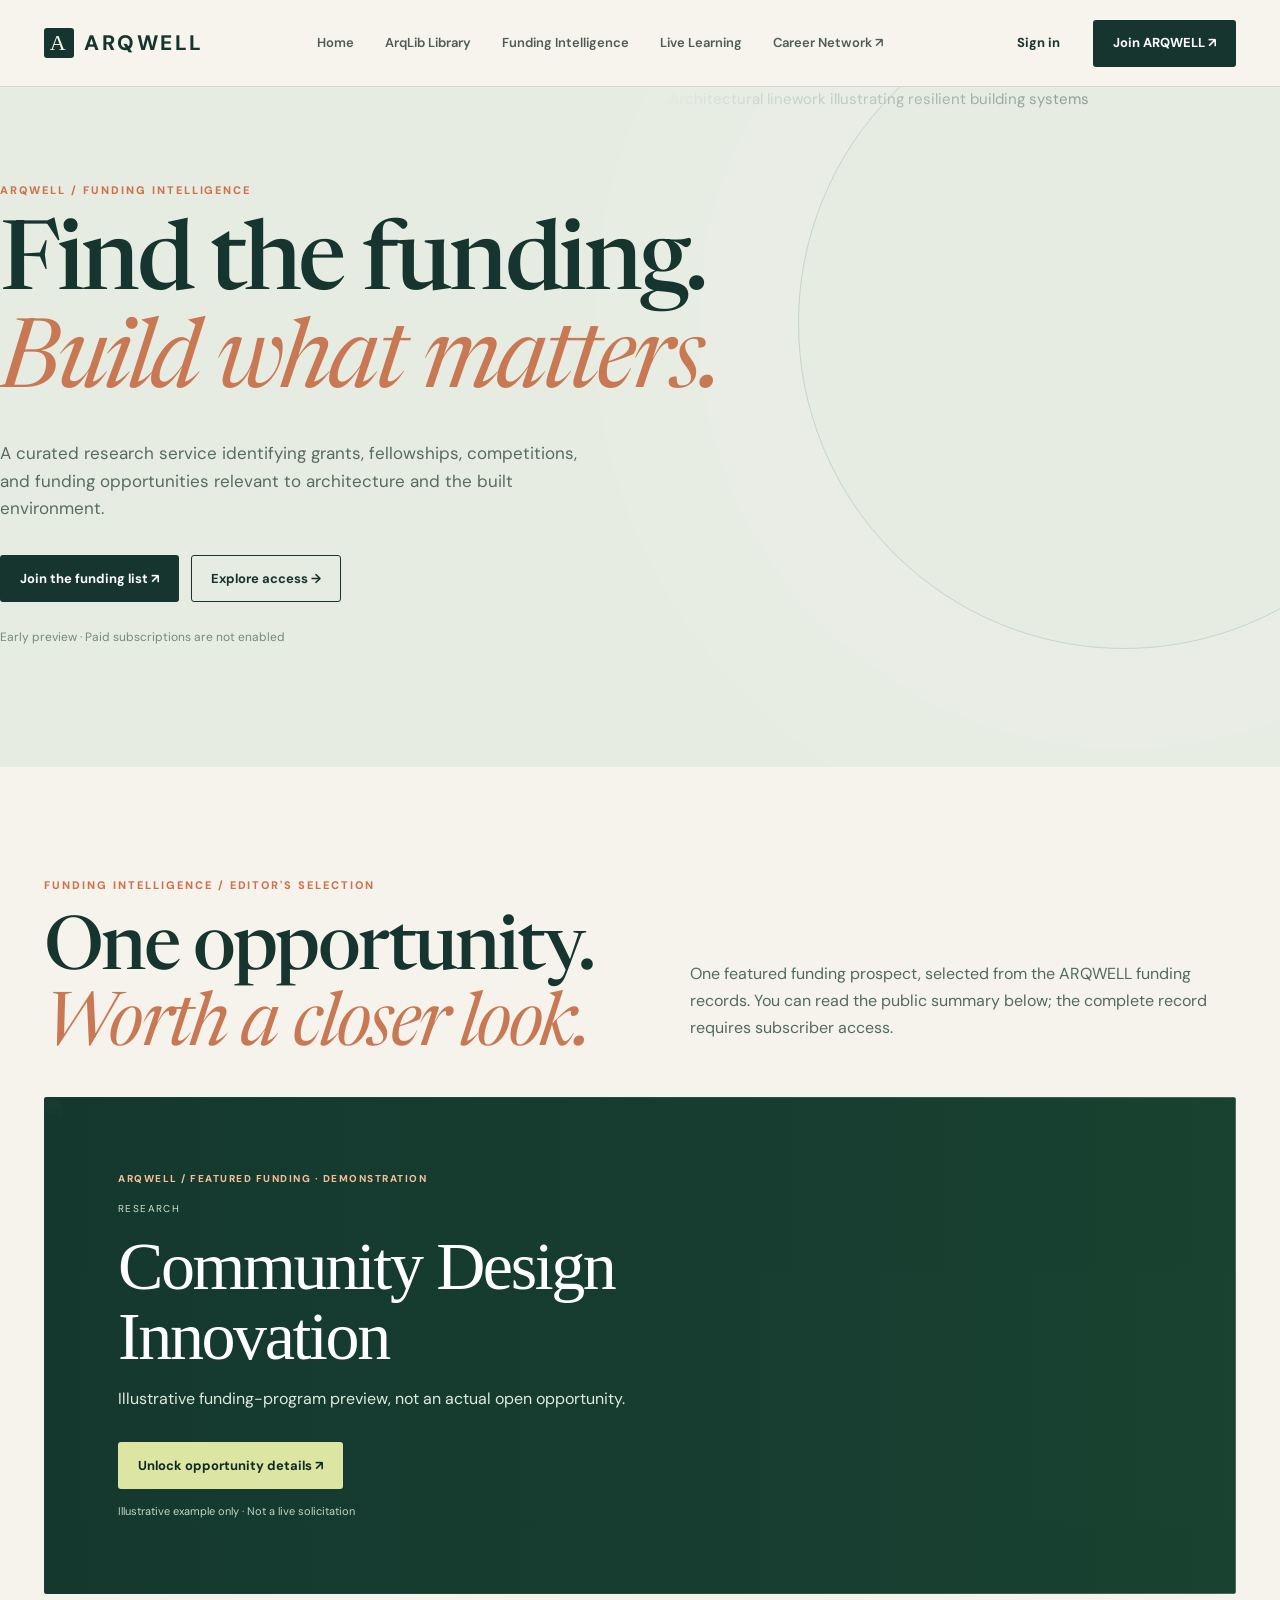
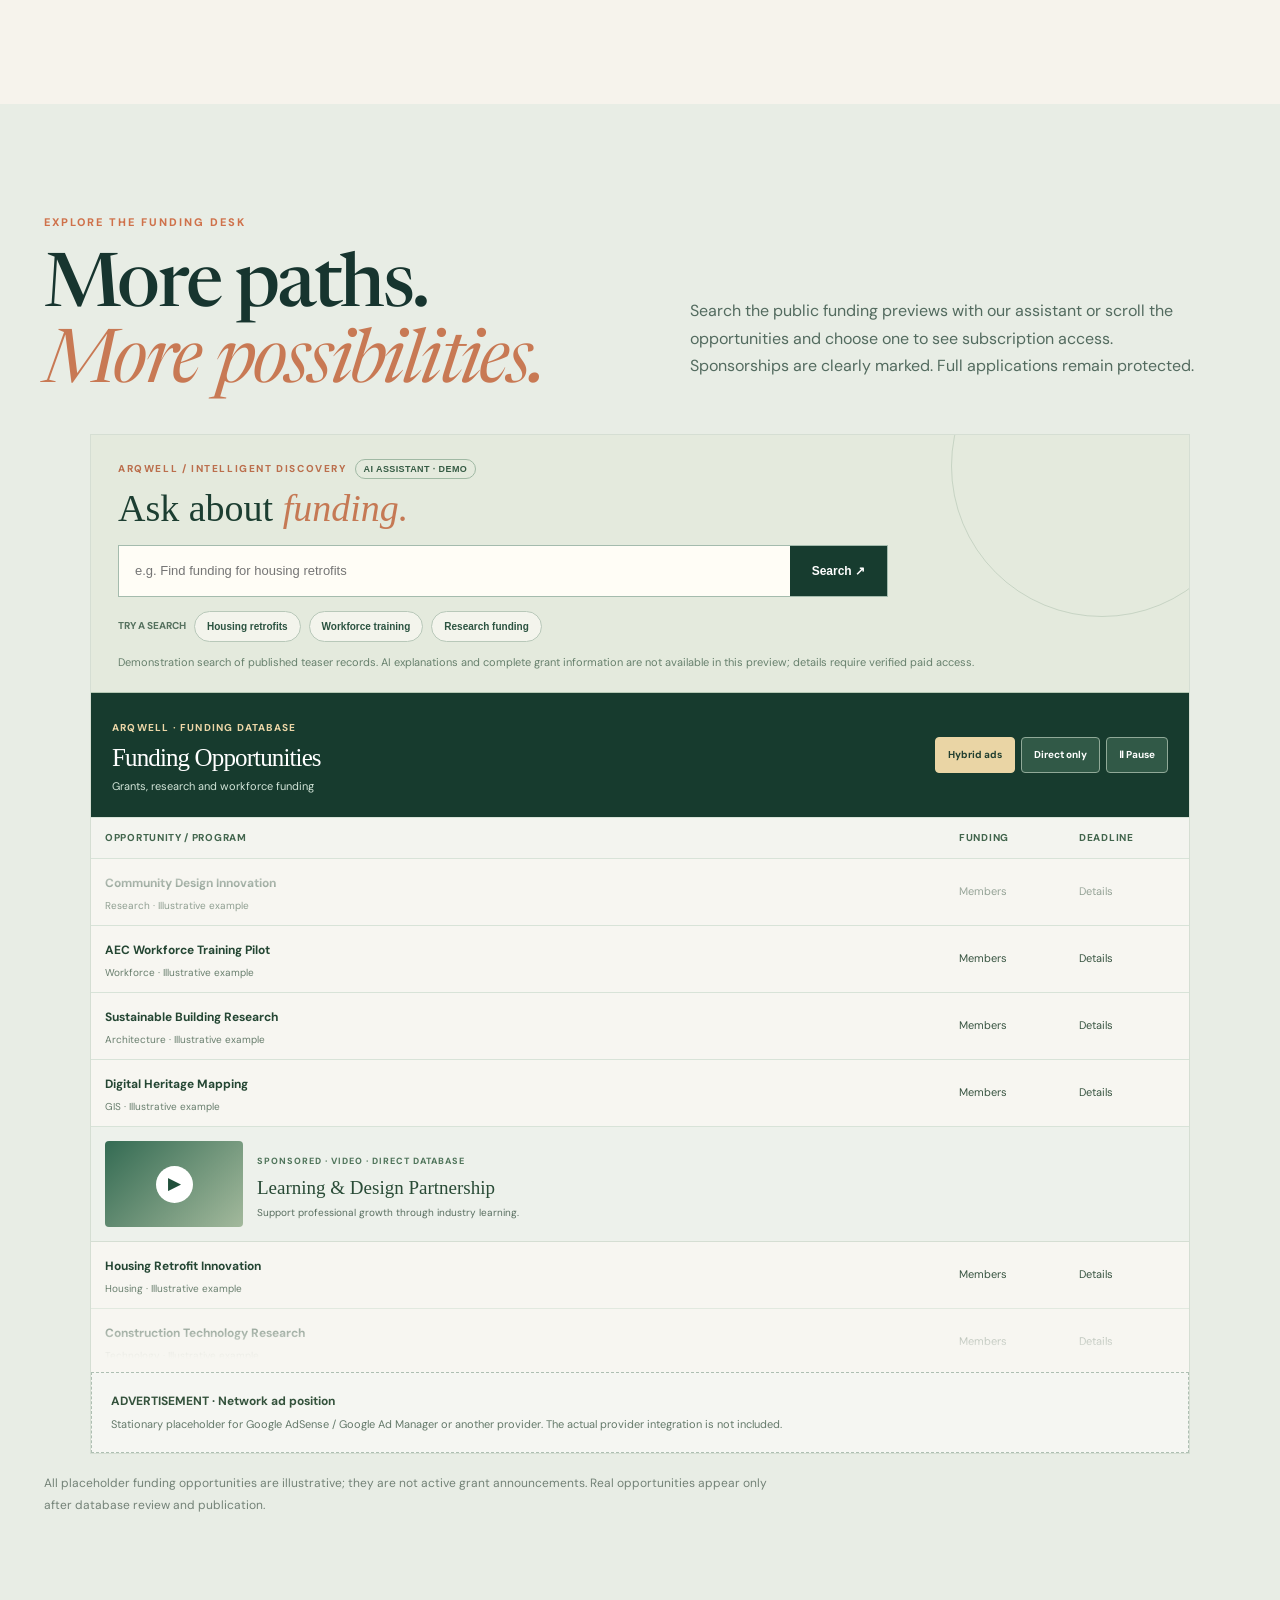
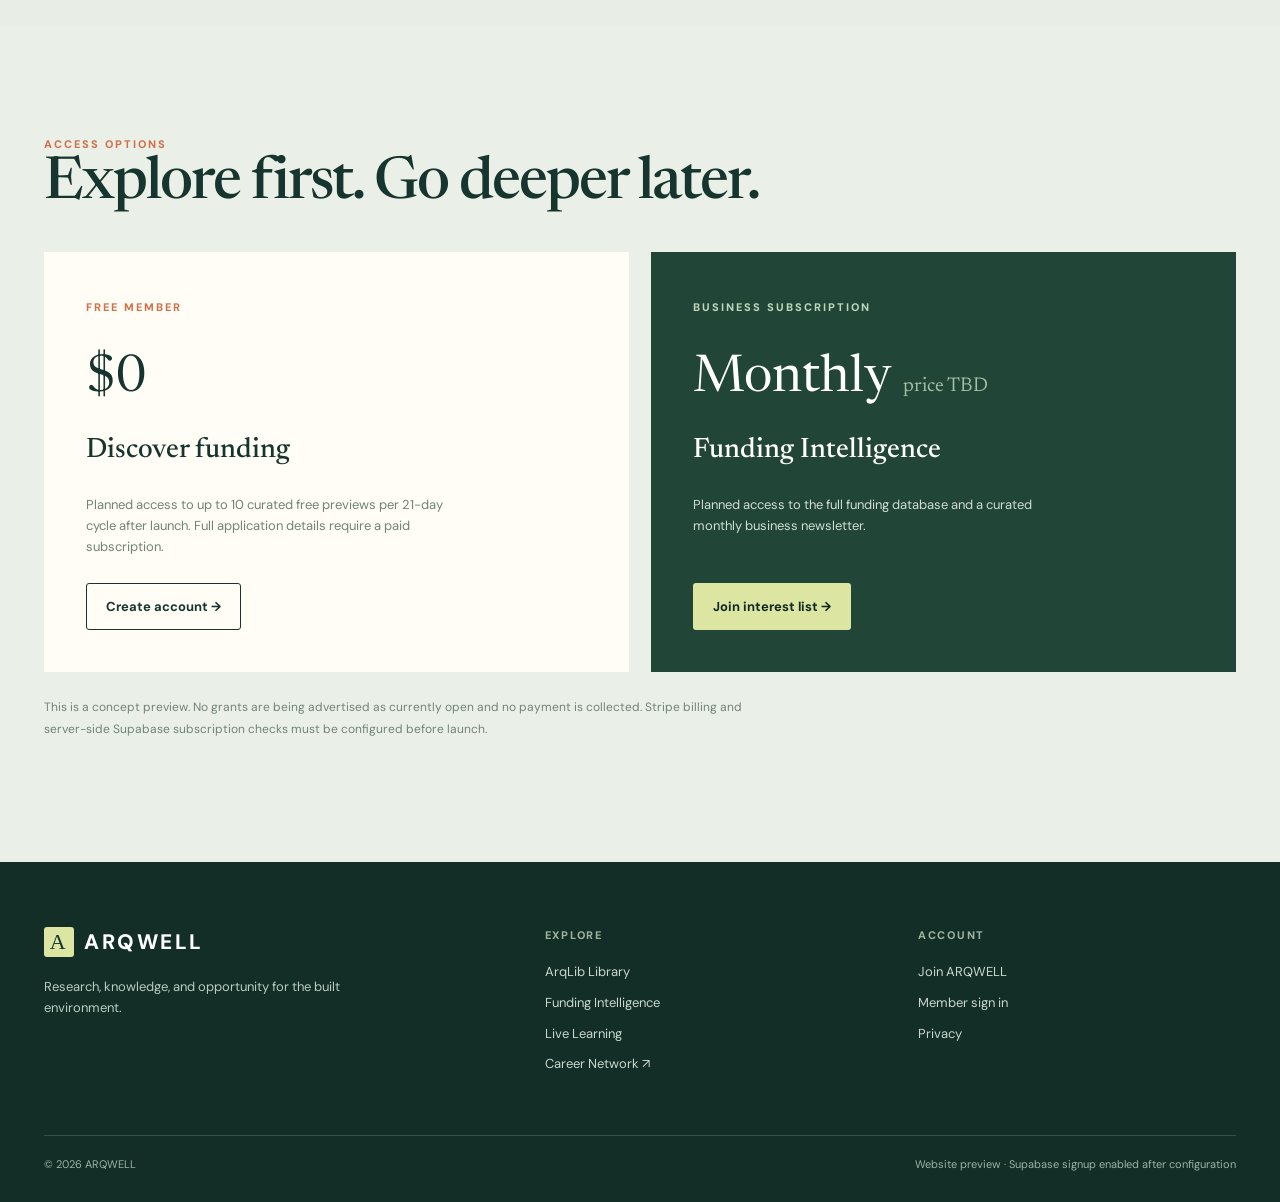
==== funding.html @ 9aafb417 "Stage ARQWELL website and corrected funding tickers on preview branch" ====
<!DOCTYPE html>
<html lang="en"><head><meta charset="utf-8"/><meta content="width=device-width, initial-scale=1" name="viewport"/><meta content="A curated AEC funding research and newsletter subscription offering." name="description"/><title>Funding Intelligence — ARQWELL</title><link href="assets/styles.css" rel="stylesheet"/></head><body data-page="funding"><header class="site-header"><div class="container header-inner"><a class="brand" href="index.html"><span class="brand-symbol">A</span> ARQWELL</a><nav aria-label="Primary" class="nav" id="primary-nav"><a href="index.html">Home</a><a href="library.html">ArqLib Library</a><a href="funding.html">Funding Intelligence</a><a href="learning.html">Live Learning</a><a href="https://arqwell.net/" rel="noopener" target="_blank">Career Network ↗</a></nav><div class="header-actions"><a class="button button-plain small-signin" href="signin.html">Sign in</a><a class="button button-primary" href="register.html">Join ARQWELL ↗</a><button aria-controls="primary-nav" aria-expanded="false" aria-label="Toggle navigation" class="menu-toggle" type="button">☰</button></div></div></header><main><section class="funding-hero page-top"><div class="funding-hero-image" data-hero-media="funding"><img alt="Illustration of climate-resilient building research" class="hero-photo" src="assets/media/funding-resilience.svg"/><video autoplay="" class="hero-video" hidden="" loop="" muted="" playsinline="" poster="assets/media/funding-resilience.svg" preload="metadata"><source src="assets/media/arqwell-motion.mp4" type="video/mp4"/></video></div><div class="container"><div class="eyebrow">ARQWELL / FUNDING INTELLIGENCE</div><h1>Find the funding.<br/><em>Build what matters.</em></h1><p class="lead">A curated research service identifying grants, fellowships, competitions, and funding opportunities relevant to architecture and the built environment.</p><div class="cta-row"><a class="button button-primary" href="register.html?interest=funding">Join the funding list ↗</a><a class="button button-outline" href="#plans">Explore access →</a></div><p class="preview-tag">Early preview · Paid subscriptions are not enabled</p></div></section><section class="section feature-one-intro" id="opportunities"><div class="container"><div class="eyebrow">FUNDING INTELLIGENCE / EDITOR'S SELECTION</div><div class="funding-showcase-heading"><h2>One opportunity.<br/><em>Worth a closer look.</em></h2><p>One featured funding prospect, selected from the ARQWELL funding records. You can read the public summary below; the complete record requires subscriber access.</p></div><div aria-live="polite" class="featured-funding-host" id="arqwell-featured-funding"></div></div></section><section class="section expanded-funding-section" id="funding-expanded"><div class="container"><div class="eyebrow">EXPLORE THE FUNDING DESK</div><div class="funding-showcase-heading"><h2>More paths.<br/><em>More possibilities.</em></h2><p>Search the public funding previews with our assistant or scroll the opportunities and choose one to see subscription access. Sponsorships are clearly marked. Full applications remain protected.</p></div><div aria-live="off" class="funding-full-host" id="arqwell-funding-full"></div><p class="disclaimer funding-demo-disclaimer">All placeholder funding opportunities are illustrative; they are not active grant announcements. Real opportunities appear only after database review and publication.</p></div></section><section class="section plans-section" id="plans"><div class="container"><div class="eyebrow">ACCESS OPTIONS</div><h2>Explore first. Go deeper later.</h2><div class="plans-grid"><div class="plan"><span class="eyebrow">FREE MEMBER</span><div class="price">$0</div><h3>Discover funding</h3><p>Planned access to up to 10 curated free previews per 21-day cycle after launch. Full application details require a paid subscription.</p><a class="button button-outline" href="register.html?interest=funding">Create account →</a></div><div class="plan dark-plan"><span class="eyebrow">BUSINESS SUBSCRIPTION</span><div class="price">Monthly <small>price TBD</small></div><h3>Funding Intelligence</h3><p>Planned access to the full funding database and a curated monthly business newsletter.</p><a class="button button-light" href="register.html?interest=funding">Join interest list →</a></div></div><p class="disclaimer">This is a concept preview. No grants are being advertised as currently open and no payment is collected. Stripe billing and server-side Supabase subscription checks must be configured before launch.</p></div></section></main><div aria-labelledby="learning-promo-title" aria-modal="true" class="learning-promo" hidden="" id="learning-promo" role="dialog"><div class="learning-promo-card"><button aria-label="Close learning invitation" class="learning-promo-close" data-learning-close="" type="button">×</button><div class="eyebrow">ARQWELL 101 / NEXT SESSION</div><div class="learning-promo-grid"><div><h2 id="learning-promo-title">Join a live learning session.</h2><span class="learning-fee is-free" id="learning-promo-price">Free</span><p class="learning-date" id="learning-promo-time"></p><p id="learning-promo-summary"></p><p class="learning-example" id="learning-promo-demo">Preview only · this session is not scheduled</p><a class="button button-primary" hidden="" href="#" id="learning-promo-cta">View registration ↗</a><a class="text-inline-link" href="learning.html">All learning sessions →</a></div><div class="learning-promo-illustration"><span>ARQWELL</span><strong>101</strong><small>THE OPEN STUDIO</small></div></div><label class="learning-dismiss-note"><input checked="" id="learning-promo-dontshow" type="checkbox"/> Dismiss this invitation for this browsing session</label></div></div><div aria-labelledby="paywall-title" aria-modal="true" class="funding-paywall-modal" hidden="" id="funding-paywall" role="dialog"><div class="funding-paywall-content"><button aria-label="Close membership window" class="paywall-close" id="paywall-close" type="button">×</button><div class="eyebrow">SUBSCRIBER ACCESS / ARQWELL</div><div aria-hidden="true" class="paywall-lock">↗</div><h2 id="paywall-title">Research, with the details.</h2><p class="paywall-context">You selected <strong id="paywall-opportunity">this opportunity</strong>.</p><p>Full eligibility, the application source, award details, deadlines, and ARQWELL's research notes are reserved for Funding Intelligence subscribers.</p><div class="paywall-divider"></div><p class="paywall-status">Subscriptions are not yet active. Join the interest list for launch updates.</p><a class="button button-primary" href="register.html?interest=funding">Join the funding interest list ↗</a><a class="paywall-secondary-link" href="#plans" id="paywall-plans" onclick="document.getElementById('funding-paywall').hidden=true;document.body.classList.remove('modal-open')">Compare access options →</a></div></div><footer class="site-footer"><div class="container"><div class="footer-grid"><div><a class="brand" href="index.html"><span class="brand-symbol light">A</span> ARQWELL</a><p class="footer-intro">Research, knowledge, and opportunity for the built environment.</p></div><div><div class="footer-title">Explore</div><div class="footer-links"><a href="library.html">ArqLib Library</a><a href="funding.html">Funding Intelligence</a><a href="learning.html">Live Learning</a><a href="https://arqwell.net/" rel="noopener" target="_blank">Career Network ↗</a></div></div><div><div class="footer-title">Account</div><div class="footer-links"><a href="register.html">Join ARQWELL</a><a href="signin.html">Member sign in</a><a href="privacy.html">Privacy</a></div></div></div><div class="footer-bottom"><span>© <span data-year="">2026</span> ARQWELL</span><span>Website preview · Supabase signup enabled after configuration</span></div></div></footer><script src="assets/config.js"></script><script src="assets/hero-media-config.js"></script><script defer="" src="https://cdn.jsdelivr.net/npm/@supabase/supabase-js@2/dist/umd/supabase.min.js"></script><script defer="" src="assets/library-seed.js"></script><script defer="" src="assets/site.js"></script><script defer="" src="assets/features.js"></script><script defer="" src="assets/hero-media.js"></script><script defer="" src="assets/member-menu.js"></script><script defer="" src="assets/learning-config.js"></script><script defer="" src="assets/learning.js"></script><script src="assets/funding-widgets-init.js" type="module"></script></body></html>
---- assets/styles.css ----
@import url('https://fonts.googleapis.com/css2?family=DM+Sans:wght@400;500;600;700&family=Manrope:wght@400;500;600;700;800&family=Newsreader:opsz,wght@6..72,400;6..72,500;6..72,600&display=swap');
:root{--ink:#17352f;--ink2:#24453f;--deep:#102923;--cream:#f6f4ec;--paper:#fffcf6;--pale:#e8e7da;--muted:#6f7b72;--line:#d4d8cb;--orange:#cf714a;--lime:#dce6a2;--white:#fff;--shadow:0 24px 50px rgba(25,49,43,.09)}
*{box-sizing:border-box}html{scroll-behavior:smooth}body{margin:0;background:var(--cream);color:var(--ink);font-family:'DM Sans',Arial,sans-serif;font-size:15px;line-height:1.6;-webkit-font-smoothing:antialiased}a{color:inherit;text-decoration:none}button,input,select{font:inherit}button{cursor:pointer}img,svg{max-width:100%}button:focus-visible,a:focus-visible,input:focus-visible,select:focus-visible{outline:3px solid #cf714a;outline-offset:3px}.container{width:min(1192px,calc(100% - 60px));margin-inline:auto}.site-header{position:relative;z-index:20;background:var(--cream);border-bottom:1px solid var(--line)}.header-inner{height:86px;display:flex;align-items:center;justify-content:space-between;gap:24px}.brand{display:inline-flex;align-items:center;gap:10px;font-weight:800;letter-spacing:.12em;font-size:21px;line-height:1}.brand-symbol{width:30px;height:30px;background:var(--ink);color:var(--cream);display:grid;place-items:center;border-radius:3px;font-family:Georgia,serif;font-size:22px;font-weight:normal;line-height:1}.brand-symbol.light{background:var(--lime);color:var(--ink)}.nav{display:flex;gap:31px;align-items:center}.nav a{color:#4e5c55;font-weight:600;font-size:13px}.nav a:hover,.text-link:hover{color:var(--orange)}.header-actions{display:flex;align-items:center;gap:13px}.button{border:1px solid transparent;display:inline-flex;align-items:center;justify-content:center;gap:12px;border-radius:3px;font-weight:700;font-size:13px;line-height:1.2;min-height:47px;padding:13px 19px;transition:transform .15s,background .15s,color .15s}.button:hover{transform:translateY(-2px)}.button-primary{background:var(--ink);color:#fff}.button-primary:hover{background:#2b5349}.button-orange{background:var(--orange);color:#fff}.button-orange:hover{background:#b65736}.button-outline{border-color:var(--ink);background:transparent;color:var(--ink)}.button-outline:hover{background:#e6e9db}.button-light{background:var(--lime);color:var(--deep)}.button-plain{background:transparent;color:var(--ink);min-height:40px}.menu-toggle{display:none;border:0;background:transparent;font-size:25px;padding:3px 8px}.eyebrow{font-size:11px;letter-spacing:.18em;text-transform:uppercase;font-weight:800;color:var(--orange)}.eyebrow.muted{color:#849289}.eyebrow.dark{color:var(--ink)}h1,h2,h3,p{margin-top:0}h1,h2,.serif{font-family:'Newsreader',Georgia,serif;letter-spacing:-.035em;font-weight:500}h1{font-size:clamp(56px,5.8vw,88px);line-height:.98;margin:16px 0 26px}h2{font-size:clamp(39px,4.6vw,61px);line-height:1.07;margin-bottom:23px}h3{font-size:21px;line-height:1.22}p{color:#586b5f}.hero{overflow:hidden}.hero-inner{min-height:610px;display:grid;grid-template-columns:.99fr 1.01fr;gap:44px;align-items:center}.hero-copy{padding:72px 0 75px}.hero-copy h1 em{font-weight:500;font-style:italic;color:var(--orange)}.hero-copy .lead{font-size:16px;line-height:1.8;max-width:470px;color:#597064}.cta-row{display:flex;gap:12px;align-items:center;margin-top:33px;flex-wrap:wrap}.hero-under{border-top:1px solid var(--line);display:flex;gap:16px;align-items:center;margin-top:53px;padding-top:20px;color:#63776b;font-size:12px}.hero-under .rule{width:30px;height:1px;background:var(--orange)}.hero-art{height:610px;align-self:stretch;position:relative;padding:37px 0 30px}.hero-art-inner{height:100%;border-radius:110px 110px 4px 4px;overflow:hidden;background:#d7dfd2;position:relative}.hero-art svg{width:100%;height:100%;display:block}.art-stamp{position:absolute;right:0;bottom:55px;background:var(--lime);color:var(--ink);padding:20px 23px;font-size:11px;line-height:1.4;letter-spacing:.1em;text-transform:uppercase;font-weight:800}.art-stamp span{font-family:'Newsreader',serif;display:block;font-size:36px;letter-spacing:-.05em;text-transform:none;font-weight:400}.hero-side-note{position:absolute;left:21px;top:60px;color:#334b41;font-size:10px;writing-mode:vertical-rl;letter-spacing:.22em;text-transform:uppercase}.mini-strip{background:var(--ink);color:#dce4d7}.mini-strip-inner{display:flex;align-items:center;justify-content:space-between;gap:20px;padding:16px 0}.mini-strip span{font-size:12px;letter-spacing:.04em}.mini-strip strong{font-family:'Newsreader',serif;font-size:24px;font-weight:500;color:var(--lime)}.section{padding:110px 0}.section-head{display:flex;justify-content:space-between;align-items:end;gap:45px;margin-bottom:36px}.section-head h2{max-width:640px;margin-bottom:0}.section-head p{max-width:305px;margin-bottom:6px}.grid-three{display:grid;grid-template-columns:repeat(3,1fr);gap:15px}.path-card{min-height:390px;position:relative;background:var(--paper);border:1px solid var(--line);padding:30px;display:flex;flex-direction:column;overflow:hidden}.path-card:hover{border-color:#98a99a;box-shadow:var(--shadow)}.path-card .number{font-size:11px;letter-spacing:.18em;font-weight:800;color:var(--orange)}.path-card .circle-art{height:142px;display:grid;place-items:center;margin:14px 0 21px}.path-card h3{font-family:'Newsreader',serif;font-size:32px;font-weight:500;margin:0 0 9px}.path-card p{font-size:13px;line-height:1.65;margin:0 0 22px;max-width:275px}.card-foot{margin-top:auto;color:var(--ink);font-size:12px;font-weight:800;display:flex;justify-content:space-between;align-items:center;border-top:1px solid var(--line);padding-top:17px}.card-foot .arrow{font-size:24px;font-weight:400}.lab-section{background:#e9ecdf}.lab-layout{display:grid;grid-template-columns:.85fr 1.15fr;gap:80px;align-items:center}.lab-image{background:#c4d1c4;height:515px;overflow:hidden;position:relative;border-radius:3px}.lab-image svg{height:100%;width:100%;display:block}.image-caption{position:absolute;bottom:16px;left:16px;background:var(--cream);padding:12px 15px;font-size:10px;text-transform:uppercase;letter-spacing:.11em;font-weight:700}.lab-items{margin-top:28px;border-top:1px solid #c8d0c1}.lab-item{padding:17px 0;border-bottom:1px solid #c8d0c1;display:flex;justify-content:space-between;align-items:center;gap:20px}.lab-item b{font-size:14px}.lab-item span{font-size:12px;color:var(--muted)}.funding-section{background:var(--deep);color:#f0f2e9}.funding-section p{color:#c2d1c4}.funding-layout{display:grid;grid-template-columns:.88fr 1.12fr;gap:70px;align-items:center}.funding-section h2{max-width:500px}.funding-highlights{display:grid;grid-template-columns:1fr 1fr;gap:20px 28px;margin:31px 0}.funding-highlights .highlight{border-top:1px solid #4e665c;padding-top:12px}.highlight b{display:block;color:#f5f6ed;font-size:14px}.highlight small{display:block;color:#adbdaf;font-size:12px;line-height:1.55;margin-top:5px}.funding-mockup{background:#f5f5ed;color:var(--ink);padding:25px;border-radius:5px;box-shadow:0 40px 65px #08171280;transform:rotate(1.3deg)}.mockup-head{display:flex;justify-content:space-between;align-items:center;border-bottom:1px solid var(--line);padding-bottom:16px}.mockup-head b{font-size:14px}.mockup-pill{background:#e5eed7;border-radius:30px;padding:5px 9px;font-size:10px;font-weight:800}.mockup-search{margin:18px 0;padding:10px 13px;border:1px solid #d9dbd1;border-radius:4px;color:#839288;font-size:11px}.opportunity{padding:12px 0;display:grid;grid-template-columns:34px 1fr auto;gap:11px;border-top:1px solid #e0e2d7;align-items:center}.opportunity .opi{width:31px;height:31px;background:#e5eadc;display:grid;place-items:center;font-size:12px}.opportunity b{display:block;font-size:11px}.opportunity small{display:block;color:#77897c;font-size:10px}.opportunity .tag{color:#5f7867;font-size:10px;font-weight:800}.locked{opacity:.42;filter:blur(2px);user-select:none}.mockup-footer{background:#e8ebde;border:1px solid #d8ddce;text-align:center;margin-top:11px;padding:13px;font-size:11px;font-weight:700}.community-section{padding:106px 0}.community-layout{display:grid;grid-template-columns:1fr .95fr;gap:85px;align-items:center}.community-points{display:grid;grid-template-columns:repeat(2,1fr);gap:18px;margin-top:27px}.community-point{border-top:1px solid var(--line);padding-top:18px}.community-point b{font-size:14px}.community-point p{font-size:12px;line-height:1.65;margin:4px 0}.quote-panel{background:#dce5ce;padding:54px 48px 50px;position:relative;min-height:330px}.quote-mark{font-family:'Newsreader',serif;font-size:87px;line-height:.65;color:#708b76}.quote-panel blockquote{font-family:'Newsreader',serif;font-size:35px;line-height:1.15;letter-spacing:-.02em;margin:23px 0 24px}.quote-panel cite{font-size:12px;font-style:normal;letter-spacing:.1em;text-transform:uppercase;color:#607362}.callout{background:var(--orange);color:#fff;padding:52px 0}.callout-inner{display:flex;justify-content:space-between;align-items:center;gap:45px}.callout h2{font-size:clamp(36px,4vw,53px);max-width:710px;margin:7px 0 0}.callout .eyebrow{color:#f9d3c3}.site-footer{background:#132e27;color:#e8eee3;padding:65px 0 28px}.footer-grid{display:grid;grid-template-columns:1.4fr 1fr 1fr;gap:55px;padding-bottom:60px}.site-footer .brand{color:#fff}.footer-intro{max-width:310px;margin-top:20px;color:#baccc0;font-size:13px}.footer-links{display:grid;gap:10px;margin-top:17px}.footer-links a{font-size:13px;color:#cad7cd}.footer-links a:hover{color:var(--lime)}.footer-title{font-size:11px;text-transform:uppercase;letter-spacing:.16em;color:#9db39f;font-weight:800}.footer-bottom{display:flex;justify-content:space-between;border-top:1px solid #355147;padding-top:20px;font-size:11px;color:#9fb2a4;gap:20px}.footnote{font-size:12px;color:var(--muted)}
/* auth */
.auth-page{background:#f6f5ee;min-height:100vh}.auth-page .site-header{background:transparent}.auth-page .header-inner{height:79px}.auth-shell{width:min(1160px,calc(100% - 60px));margin:49px auto 85px;display:grid;grid-template-columns:.88fr 1.12fr;min-height:650px;box-shadow:var(--shadow);border:1px solid #dde2d8}.auth-story{background:var(--deep);color:#f4f4eb;padding:61px 56px;position:relative;overflow:hidden;display:flex;flex-direction:column;justify-content:space-between}.auth-story .eyebrow{color:#b9cda7}.auth-story h1{font-size:clamp(46px,4.4vw,68px);line-height:1.03;margin-top:19px}.auth-story h1 i{color:#dae5a2;font-weight:400}.auth-story p{color:#b9cdbf;font-size:14px;max-width:355px;line-height:1.8}.auth-geometry{position:absolute;width:390px;right:-90px;bottom:-115px;opacity:.65}.auth-story-content{z-index:1}.auth-story-list{position:relative;z-index:1;border-top:1px solid #4a6359;padding-top:21px;display:grid;gap:16px}.auth-story-list .story-row{display:flex;gap:12px;align-items:center;color:#d2e0d2;font-size:12px}.story-index{border:1px solid #779084;border-radius:50%;width:23px;height:23px;display:grid;place-items:center;font-size:10px;flex-shrink:0}.auth-form-area{background:var(--paper);padding:55px clamp(27px,5vw,76px)}.auth-form-area .form-header{max-width:550px}.auth-form-area h2{font-size:47px;margin:9px 0 6px}.auth-form-area .form-header p{font-size:13px;line-height:1.7;margin-bottom:27px}.field-grid{display:grid;grid-template-columns:1fr 1fr;gap:15px}.field{display:flex;flex-direction:column;gap:7px;margin-bottom:17px}.field label{font-size:12px;font-weight:800;color:#3c5648}.field input,.field select{height:46px;border:1px solid #cbd2c6;border-radius:3px;padding:0 13px;background:#fffdfa;color:var(--ink);width:100%;outline:none}.field input:focus,.field select:focus{border-color:var(--orange);box-shadow:0 0 0 3px #cf714a24}.field input::placeholder{color:#9eaaa0}.field small{color:#8d978c;font-size:11px}.field-action{display:flex;justify-content:space-between;align-items:center;gap:12px}.choice-label{font-size:12px;font-weight:800;color:#3c5648;margin-bottom:8px}.choices{display:grid;grid-template-columns:repeat(3,1fr);gap:8px;margin-bottom:18px}.choice{position:relative;display:block;cursor:pointer}.choice input{position:absolute;opacity:0;pointer-events:none}.choice span{min-height:59px;border:1px solid #cfd8cc;border-radius:3px;display:flex;align-items:center;justify-content:center;text-align:center;padding:8px;font-size:11px;font-weight:800;color:#5e7064;background:#fffdfa}.choice input:checked+span{border-color:var(--ink);background:#edf1e3;color:var(--ink);box-shadow:inset 0 0 0 1px var(--ink)}.choice input:focus-visible+span{outline:3px solid var(--orange);outline-offset:3px}.checkline{display:flex;gap:10px;align-items:flex-start;font-size:12px;color:#67776b;line-height:1.55;margin-bottom:18px}.checkline input{margin-top:3px;accent-color:var(--ink);flex:0 0 auto}.form-status{display:none;padding:12px 14px;border-radius:3px;margin:9px 0 15px;font-size:12px;line-height:1.6}.form-status.visible{display:block}.form-status.error{background:#fff0e9;color:#943b24;border:1px solid #edc5b7}.form-status.success{background:#e7f1df;color:#295e37;border:1px solid #bcd7b8}.form-status.info{background:#edf1e7;color:#3c5e4c;border:1px solid #cdded0}.submit-button{width:100%;height:49px}.submit-button:disabled{opacity:.55;cursor:wait}.form-meta{font-size:12px;color:#697970;margin:17px 0 0;text-align:center}.text-link{font-weight:800;color:var(--ink);text-decoration:underline;text-underline-offset:3px}.auth-sm-note{font-size:11px;color:#88958b;margin-top:20px;line-height:1.6}.auth-heading{font-weight:600;font-size:12px;color:#718275}.auth-trust{display:flex;align-items:center;gap:6px;color:#7a8c7d;font-size:11px;justify-content:center;margin-top:14px}.signin-form-wrap{padding-top:55px}.signin-form-wrap .field{margin-bottom:20px}.signin-form-wrap .submit-button{margin-top:9px}.form-mini{display:flex;align-items:center;justify-content:space-between;margin-bottom:15px}.form-mini .checkline{margin:0}.form-mini button{border:0;background:none;font-size:12px;text-decoration:underline;color:var(--ink);font-weight:800}.signin-form-wrap .form-meta{text-align:left;margin-top:30px}.password-reset{display:none;background:#edf0e6;padding:15px;margin:15px 0}.password-reset.visible{display:block}.member-content{padding:90px 0 130px;min-height:75vh}.member-panel{max-width:800px;background:var(--paper);border:1px solid var(--line);padding:45px}.member-panel h1{font-size:54px}.member-cards{display:grid;grid-template-columns:repeat(2,1fr);gap:15px;margin-top:22px}.member-card{border:1px solid var(--line);padding:22px;min-height:160px}.member-card h3{font-family:'Newsreader',serif;font-size:26px;font-weight:500}.member-status{font-size:12px;font-weight:700;color:#6b806e}.pill{display:inline-block;border-radius:40px;background:#ebefdf;color:#4e735d;padding:5px 10px;font-size:10px;font-weight:800}.hide-until-auth{display:none}.visually-hidden{position:absolute;width:1px;height:1px;overflow:hidden;clip:rect(0,0,0,0);white-space:nowrap} 
@media(max-width:1040px){.nav{gap:17px}.hero-inner{gap:15px}.section{padding:90px 0}.lab-layout,.funding-layout{gap:40px}.community-layout{gap:40px}}
@media(max-width:800px){.container{width:min(100% - 36px,1192px)}.site-header .header-inner{height:71px}.menu-toggle{display:block}.nav{display:none;position:absolute;left:0;right:0;top:71px;background:var(--paper);flex-direction:column;padding:21px;border-bottom:1px solid var(--line);align-items:stretch;gap:17px}.nav.open{display:flex}.header-actions .small-signin{display:none}.header-actions .button{padding:11px 13px;min-height:40px}.hero-inner{grid-template-columns:1fr;gap:0}.hero-copy{padding:62px 0 42px}.hero-art{height:400px;padding:0 0 25px}.hero-art-inner{border-radius:90px 90px 0 0}.hero-under{margin-top:30px}.mini-strip-inner{display:grid;grid-template-columns:1fr 1fr}.mini-strip-inner span:last-child{display:none}.section-head{display:block}.section-head p{margin-top:20px}.grid-three{grid-template-columns:1fr}.path-card{min-height:300px}.path-card .circle-art{height:90px}.lab-layout,.funding-layout,.community-layout{grid-template-columns:1fr}.lab-image{height:360px;order:2}.funding-mockup{transform:none}.callout-inner{display:block}.callout .button{margin-top:23px}.footer-grid{grid-template-columns:1fr 1fr}.auth-shell{width:calc(100% - 30px);margin:22px auto 55px;grid-template-columns:1fr}.auth-story{min-height:335px;padding:37px}.auth-story h1{font-size:49px;max-width:550px}.auth-story-list{display:none}.auth-geometry{width:290px}.auth-form-area{padding:35px 30px 41px}.auth-form-area h2{font-size:42px}.signin-form-wrap{padding-top:38px}}
@media(max-width:520px){h1{font-size:60px}h2{font-size:42px}.header-actions .button{font-size:11px;min-height:37px;padding:9px 10px}.brand{font-size:18px;letter-spacing:.09em}.brand-symbol{width:27px;height:27px}.hero-art{height:340px}.hero-art-inner{border-radius:75px 75px 0 0}.art-stamp{right:0;bottom:42px;padding:10px 13px}.art-stamp span{font-size:25px}.mini-strip-inner{display:block}.mini-strip-inner span{display:block}.mini-strip-inner span:nth-child(3){display:none}.mini-strip-inner strong{display:inline-block;margin-right:12px}.section{padding:70px 0}.lab-image{height:290px}.funding-highlights{gap:13px}.community-points,.footer-grid,.member-cards{grid-template-columns:1fr}.quote-panel{padding:40px 29px}.quote-panel blockquote{font-size:30px}.footer-bottom{display:block}.auth-story{min-height:285px;padding:29px}.auth-story h1{font-size:43px}.auth-form-area{padding:30px 20px}.choices{grid-template-columns:1fr}.choice span{min-height:40px}.field-grid{grid-template-columns:1fr;gap:0}.auth-form-area h2{font-size:40px}.auth-shell{width:100%;margin:0 0 40px;border-left:0;border-right:0}.auth-page .header-inner{height:69px}.member-panel{padding:28px}.member-panel h1{font-size:45px}}
/* ArqLib library catalog */
.library-banner{background:#e8ede3;overflow:hidden}.library-banner-inner{padding-top:66px;padding-bottom:61px}.library-hero-grid{display:grid;grid-template-columns:1.35fr .7fr;gap:90px;align-items:center}.library-banner h1{font-size:clamp(57px,6.5vw,91px);line-height:1.02;margin:18px 0 25px}.library-banner h1 em{font-weight:400;color:var(--orange)}.library-banner .lead{font-size:16px;line-height:1.8;max-width:610px}.library-statline{display:flex;gap:24px;margin-top:43px;padding-top:18px;border-top:1px solid #ccd8cb}.library-statline span{display:block;color:#788b7e;font-size:11px;line-height:1.5;max-width:180px}.library-statline b{display:block;font-size:13px;color:#3d6252;margin-bottom:2px}.feature-cover{position:relative;max-width:330px;justify-self:center;display:block;filter:drop-shadow(20px 24px 20px rgba(35,65,51,.17));transform:rotate(3deg);transition:transform .2s}.feature-cover:hover{transform:rotate(0)}.feature-cover img{display:block;width:100%;aspect-ratio:420 / 545;object-fit:cover}.feature-cover-ribbon{position:absolute;bottom:15px;right:-26px;background:var(--lime);color:#244737;font-size:10px;font-weight:900;letter-spacing:.13em;padding:11px 13px}.feature-note{background:#f7f5ec;border-bottom:1px solid var(--line)}.feature-note-inner{display:flex;justify-content:space-between;align-items:center;padding:26px 0;gap:40px}.feature-note h2{font-size:31px;margin:0 0 3px}.feature-note p{margin:0;color:#7a8b7c;font-size:12px}.feature-note .button{flex-shrink:0}.library-section{padding:83px 0 112px}.library-section-header{display:flex;justify-content:space-between;align-items:end;gap:50px}.library-section-header h2{font-size:clamp(38px,4.4vw,57px);margin:10px 0 30px}.library-section-header p{font-size:13px;max-width:365px;margin-bottom:32px}.catalog-controls{display:flex;gap:15px}.catalog-search{flex:1;display:flex;align-items:center;gap:11px;background:#fffdf7;border:1px solid #c9d4c8;padding:0 18px;height:55px}.catalog-search span{font-size:29px;line-height:1;color:#74867a}.catalog-search input{border:0;background:transparent;outline:none;font-size:14px;color:var(--ink);width:100%;height:100%}.catalog-search:focus-within{border-color:var(--orange);box-shadow:0 0 0 2px #cf714a22}.catalog-sort{display:flex;align-items:center;gap:12px;background:#fffdf7;border:1px solid #c9d4c8;padding:0 14px}.catalog-sort label{font-size:12px;color:#718777;font-weight:700}.catalog-sort select{border:0;outline:none;background:transparent;font-size:12px;max-width:160px;color:var(--ink);cursor:pointer}.library-categories{display:flex;gap:0;border-bottom:1px solid #cbd3c6;overflow-x:auto;margin:25px 0 22px}.category-tab{flex-shrink:0;padding:14px 21px;background:transparent;border:0;border-bottom:3px solid transparent;color:#78897c;font-size:13px;font-weight:800}.category-tab:first-child{padding-left:4px}.category-tab.active{color:var(--ink);border-bottom-color:var(--orange)}.category-tab span{background:#e6e9dd;border-radius:10px;padding:2px 6px;font-size:10px;font-weight:800;margin-left:4px}.results-line{display:flex;justify-content:space-between;align-items:center;gap:20px;margin-bottom:22px}.results-line p,.results-line span{margin:0;color:#788a7e;font-size:12px}.resource-grid{display:grid;grid-template-columns:repeat(4,minmax(0,1fr));gap:23px}.resource-card{min-width:0}.resource-cover-link{display:block;aspect-ratio:4/5;background:#d8dfd1;position:relative;overflow:hidden}.resource-cover-link img{width:100%;height:100%;display:block;object-fit:cover;transition:transform .3s}.resource-card:hover img{transform:scale(1.04)}.resource-kind{position:absolute;top:12px;left:12px;background:#f6f5ec;padding:5px 8px;letter-spacing:.1em;text-transform:uppercase;font-size:10px;font-weight:800;color:var(--ink)}.resource-meta{display:flex;justify-content:space-between;gap:12px;margin-top:15px;color:#8a958b;letter-spacing:.11em;text-transform:uppercase;font-size:10px;font-weight:700}.resource-card h3{font-family:'Newsreader',serif;font-size:27px;font-weight:500;line-height:1.13;margin:9px 0 6px}.resource-card h3 a:hover{text-decoration:underline;text-decoration-color:var(--orange);text-underline-offset:4px}.resource-creator{font-size:12px;color:#75887b;font-weight:600;margin:0 0 7px}.resource-description{font-size:12px;color:#65796b;line-height:1.55;margin:0 0 9px}.resource-view{font-size:12px;font-weight:800;color:var(--ink);display:inline-flex;gap:8px;margin-top:5px}.resource-view:hover{color:var(--orange)}.library-empty{text-align:center;margin:40px 0;padding:65px 20px;background:#e9eee6}.library-empty h3{font-family:'Newsreader',serif;font-size:32px}.library-contribute{background:#203e34;color:#eff3e8}.library-contribute-inner{display:flex;justify-content:space-between;align-items:center;gap:45px;padding:60px 0}.library-contribute h2{font-size:45px;margin:4px 0 6px}.library-contribute p{color:#bbcec1;font-size:13px;max-width:550px;margin:0}.library-contribute .button{flex-shrink:0}
@media(max-width:1020px){.resource-grid{grid-template-columns:repeat(3,minmax(0,1fr))}.library-hero-grid{gap:40px}}
@media(max-width:800px){.library-hero-grid{grid-template-columns:1fr .7fr;gap:18px}.library-banner h1{font-size:52px}.library-statline{flex-wrap:wrap;gap:13px}.resource-grid{grid-template-columns:repeat(2,minmax(0,1fr))}.library-section-header{display:block}.library-section-header p{margin-bottom:23px}.library-contribute-inner{display:block}.library-contribute .button{margin-top:23px}}
@media(max-width:580px){.library-banner-inner{padding-top:50px}.library-hero-grid{display:flex;flex-direction:column;align-items:stretch}.library-banner h1{font-size:54px}.feature-cover{width:60%;margin:14px auto 0}.library-statline{margin-top:25px}.feature-note-inner{display:block}.feature-note h2{font-size:28px}.feature-note .button{margin-top:20px}.catalog-controls{display:block}.catalog-sort{margin-top:10px;height:46px;justify-content:space-between}.library-section{padding:66px 0}.resource-grid{gap:18px 12px}.resource-card h3{font-size:22px}.resource-cover-link{aspect-ratio:4/5}.resource-description{display:none}.resource-meta{font-size:9px}.category-tab{padding:13px 12px}}
/* Site preview additions */
.full-button{width:100%;display:flex;justify-content:center;min-height:50px;font-weight:800}.text-link{border:0;background:none;color:#365f4c;text-decoration:underline;cursor:pointer;font:inherit;font-size:12px}.field input{height:46px;border:1px solid #cbd2c6;border-radius:3px;padding:0 13px;background:#fffdfa;color:var(--ink);width:100%;outline:none}.field input:focus,.field select:focus{border-color:#c87954;box-shadow:0 0 0 2px #c8795422}.choice input:checked+span{border-color:var(--ink);background:#e3ecdc;color:var(--ink)}.checkline a,.form-meta a{font-weight:800;text-decoration:underline;text-underline-offset:3px}.auth-story em{color:#c5d9ab;font-weight:400}.auth-form-area small{color:#99a797;font-size:11px}.auth-form-area button{cursor:pointer}.funding-hero{background:#e6ece2;padding:95px 0 108px;position:relative;overflow:hidden}.funding-hero:after{content:'';position:absolute;right:-170px;top:-90px;width:650px;height:650px;border:1px solid #b3c8b5;border-radius:50%;box-shadow:0 0 0 100px #ffffff12,0 0 0 205px #ffffff19;pointer-events:none}.funding-hero h1{max-width:850px;font-size:clamp(61px,7.5vw,105px);line-height:1.03;margin:17px 0 26px;position:relative;z-index:1}.funding-hero h1 em{color:#c87954;font-weight:400}.funding-hero p.lead{max-width:680px;font-size:17px;position:relative;z-index:1}.preview-tag{font-size:12px;color:#728b7b;margin-top:26px}.funding-preview-grid{display:grid;grid-template-columns:repeat(3,1fr);gap:20px}.funding-preview-card{padding:33px 27px;background:#fffdf6;border:1px solid #d6ddd2;min-height:280px;display:flex;flex-direction:column;align-items:start}.funding-preview-card h3{font-family:'Newsreader',serif;font-size:33px;font-weight:500;margin:22px 0 7px}.funding-preview-card p{font-size:13px;line-height:1.65;color:#748377}.funding-preview-note{margin-top:auto;font-size:10px;letter-spacing:.05em;color:#8d9a90}.locked-preview{background:#e0e8dd}.plans-section{background:#eaf0e7}.plans-grid{display:grid;grid-template-columns:repeat(2,1fr);gap:22px;margin:35px 0 25px}.plan{padding:42px;background:#fffdf6;min-height:350px}.plan .price{font-family:'Newsreader',serif;font-size:52px;margin:20px 0 12px}.plan .price small{font-family:inherit;font-size:20px;color:#a6bda6}.plan h3{font-family:'Newsreader',serif;font-size:28px;font-weight:500}.plan p{max-width:370px;min-height:75px;color:#708477;font-size:13px}.dark-plan{background:#214637;color:#fff}.dark-plan p{color:#d1ddd3}.dark-plan .eyebrow{color:#bfd5b9}.disclaimer{font-size:12px;color:#738277;max-width:740px;line-height:1.8}.member-panel p{font-size:14px;line-height:1.8}.member-card p{font-size:12px}.member-card a{font-size:12px;font-weight:800;text-decoration:underline}button:focus-visible,a:focus-visible,input:focus-visible{outline:2px solid #c87954;outline-offset:2px}
@media(max-width:800px){.funding-hero{padding:68px 0}.funding-preview-grid{grid-template-columns:1fr 1fr}.plans-grid{grid-template-columns:1fr}.funding-hero:after{right:-450px}.auth-story{min-height:300px}}
@media(max-width:560px){.funding-hero h1{font-size:54px}.funding-preview-grid{grid-template-columns:1fr}.auth-story h1{font-size:43px}}

/* ARQWELL hero media — 2026 edition. Uses the original site palette + typography. */
.hero-art-inner{position:relative;isolation:isolate}
.hero-art-inner>.hero-photo,.hero-art-inner>.hero-video{width:100%;height:100%;object-fit:cover;display:block}
.hero-art-inner>.hero-photo[hidden],.hero-art-inner>.hero-video[hidden]{display:none}
.hero-art-inner>.hero-video{background:#b7c9bc}
.hero-media-caption{position:absolute;z-index:2;left:20px;bottom:19px;display:flex;gap:15px;align-items:center;background:rgba(247,247,237,.9);backdrop-filter:blur(8px);padding:9px 12px;font-size:9px;letter-spacing:.11em;font-weight:800;color:#285042;text-transform:uppercase;pointer-events:none}
.hero-media-caption span+span{color:#9b694e}
.hero-media-tools{position:absolute;z-index:10;left:16px;right:16px;bottom:77px;display:flex;align-items:center;flex-wrap:wrap;gap:6px;background:#f9f7eedc;backdrop-filter:blur(9px);padding:10px;border:1px solid #d5dfd3;box-shadow:0 8px 30px #17352f1c;border-radius:3px}
.hero-media-tools span{font-size:10px;font-weight:800;color:#24483c;letter-spacing:.1em;flex:1 0 100%}
.hero-media-tools button{border:1px solid #9aad9d;color:var(--ink);padding:5px 11px;background:transparent;font:inherit;font-size:11px;font-weight:700;cursor:pointer}
.hero-media-tools button.active{color:white;background:var(--ink)}.hero-media-tools label{font-size:11px;font-weight:700;cursor:pointer;color:#244839}.hero-media-tools input{width:145px;font-size:10px;max-width:100%}.hero-media-tools small{font-size:9px;color:#78877c}
.funding-hero{isolation:isolate;min-height:680px;display:flex;align-items:center;background:#e6ece2}
.funding-hero .container{position:relative;z-index:3;width:100%}
.funding-hero:after{z-index:2;opacity:.6}
.funding-hero-image{position:absolute;right:0;top:0;bottom:0;width:49%;z-index:0;overflow:hidden;pointer-events:none}
.funding-hero-image:after{content:'';position:absolute;inset:0;background:linear-gradient(90deg,#e6ece2 0%,rgba(230,236,226,.72) 20%,rgba(230,236,226,.18) 72%,rgba(230,236,226,.06) 100%)}
.funding-hero-image .hero-photo,.funding-hero-image .hero-video{width:100%;height:100%;object-fit:cover;object-position:37% center;display:block;opacity:.54}
.funding-hero-image .hero-photo[hidden],.funding-hero-image .hero-video[hidden]{display:none}
.funding-hero-image .hero-media-tools{pointer-events:auto;left:15%;bottom:30px;right:20px}
.funding-hero p.lead{max-width:605px}
.funding-hero h1{max-width:950px;z-index:4}
.funding-showcase-intro{padding:90px 0 58px;background:#f8f6ee}
.funding-showcase-heading{display:grid;grid-template-columns:1.15fr .65fr;gap:80px;align-items:end}
.funding-showcase-heading h2{font-size:clamp(52px,5.8vw,86px);line-height:1.03;letter-spacing:-.035em;margin:19px 0 0}
.funding-showcase-heading h2 em,.funding-story-end h2 em{font-weight:400;color:#c87954}
.funding-showcase-heading p{font-size:15px;color:#5e7467;line-height:1.8;max-width:420px;margin:0 0 25px}
.funding-showcase-heading small{font-size:11px;color:#8b9a8a;line-height:1.7}
.scroll-cue{color:#8a9989;display:flex;gap:10px;align-items:center;font-size:11px;letter-spacing:.14em;font-weight:800;margin-top:56px}.scroll-cue span{font-size:20px;color:#c87954}
.funding-parallax-wrap{position:relative;background:#dfe6da}
.funding-parallax-chapter{height:96svh;min-height:570px;position:relative;isolation:isolate}
.funding-parallax-scene{position:sticky;top:0;height:100svh;min-height:570px;overflow:hidden;display:flex;align-items:center}
.funding-parallax-art{position:absolute;inset:-85px;transform:translate3d(0,var(--parallax-shift,0px),0);will-change:transform}
.funding-parallax-art img{width:100%;height:100%;object-fit:cover;object-position:50% 50%;display:block}
.funding-parallax-tint{position:absolute;inset:0;background:linear-gradient(90deg,rgba(21,49,40,.8) 0%,rgba(21,49,40,.5) 39%,rgba(21,49,40,.10) 80%)}
.funding-parallax-chapter:nth-child(even) .funding-parallax-tint{background:linear-gradient(270deg,rgba(24,51,43,.82),rgba(24,51,43,.45) 41%,rgba(24,51,43,.08) 88%)}
.funding-parallax-content{position:relative;z-index:2;display:flex;align-items:center;height:100%;width:100%}
.funding-parallax-chapter:nth-child(even) .funding-parallax-content{justify-content:flex-end}
.funding-story-card{width:min(100%,555px);background:#f9f7ede9;backdrop-filter:blur(10px);padding:39px 43px 38px;box-shadow:0 20px 75px #193e3338;border:1px solid #e3e8dc;transform:translateY(20px);opacity:.93;transition:transform .6s ease,opacity .6s ease}
.funding-parallax-chapter.seen .funding-story-card{transform:translateY(0);opacity:1}
.story-counter{display:flex;align-items:center;justify-content:space-between;margin-bottom:30px;color:#668371;font-size:10px;letter-spacing:.14em;font-weight:800}
.story-dot{width:9px;height:9px;background:#c87954;border-radius:50%}
.funding-story-card .eyebrow{color:#c87954}
.funding-story-card h3{font-family:'Newsreader',Georgia,serif;font-size:clamp(42px,4.1vw,61px);font-weight:500;line-height:1.07;letter-spacing:-.02em;margin:15px 0 18px}
.funding-story-card p{font-size:15px;color:#607668;line-height:1.76;max-width:425px;margin:0 0 27px}
.funding-story-card .funding-unlock{min-height:48px;cursor:pointer}
.funding-demo-label{display:block;font-size:10px;letter-spacing:.04em;color:#829486;margin-top:20px}
.funding-progress{position:fixed;right:26px;top:50%;transform:translateY(-50%);z-index:15;display:flex;flex-direction:column;gap:10px;opacity:0;pointer-events:none;transition:opacity .25s}
body:has(.funding-parallax-chapter.seen) .funding-progress{opacity:1;pointer-events:auto}
.funding-progress a{width:38px;height:38px;display:grid;place-items:center;background:#f9f8edaf;color:#1d4737;font-size:11px;font-weight:800;border:1px solid #fffffe3c;backdrop-filter:blur(5px);transition:background .2s,color .2s}
.funding-progress a.active{background:#193b30;color:white}
.funding-story-end{background:#e5ece2;padding:100px 0 105px;text-align:center}
.funding-story-end h2{font-size:clamp(49px,6vw,81px);line-height:1.04;margin:19px 0 20px}
.funding-story-end p{max-width:580px;margin:0 auto 28px;color:#61776b;line-height:1.75}
.funding-empty{padding:75px 0}.funding-empty h3{font-family:'Newsreader',serif;font-size:42px}.funding-empty p{color:#6c8072}
.funding-paywall-modal[hidden]{display:none}
.funding-paywall-modal{position:fixed;inset:0;background:#0c221bbd;z-index:1000;display:grid;place-items:center;padding:24px;overflow-y:auto}
.modal-open{overflow:hidden}
.funding-paywall-content{position:relative;width:min(100%,560px);max-height:95vh;overflow-y:auto;padding:48px;background:#f9f7ef;border:1px solid #d4dcca;box-shadow:0 23px 90px #081c1788}
.paywall-close{position:absolute;right:16px;top:13px;border:0;background:transparent;font-size:31px;color:#426052;cursor:pointer;line-height:1.2}
.paywall-lock{margin-top:32px;display:grid;place-items:center;width:49px;height:49px;background:#dce6d7;border-radius:50%;color:#234b3b;font-size:24px}
.funding-paywall-content h2{font-family:'Newsreader',serif;font-size:55px;line-height:1.04;margin:22px 0 14px}
.funding-paywall-content p{font-size:14px;color:#5e7366;line-height:1.7}
.funding-paywall-content .paywall-context{font-size:13px}.paywall-context strong{color:#214637}
.paywall-divider{height:1px;background:#d7ded3;margin:25px 0}.paywall-status{font-size:12px!important}
.funding-paywall-content .button{margin-top:9px}.paywall-secondary-link{font-size:12px;display:block;margin-top:21px;font-weight:700;text-decoration:underline}
@media(max-width:900px){.funding-showcase-heading{grid-template-columns:1fr;gap:22px}.funding-showcase-heading h2{font-size:62px}.funding-parallax-art{inset:-45px}.funding-hero-image{width:56%}}
@media(max-width:650px){.funding-hero{min-height:580px}.funding-hero-image{width:75%;opacity:.28}.funding-showcase-intro{padding:63px 0 35px}.funding-showcase-heading h2{font-size:48px}.funding-parallax-chapter{height:90svh;min-height:590px}.funding-parallax-scene{height:100svh;min-height:590px}.funding-parallax-content{justify-content:center!important;align-items:end;padding-bottom:35px}.funding-parallax-tint,.funding-parallax-chapter:nth-child(even) .funding-parallax-tint{background:linear-gradient(0deg,rgba(21,49,40,.73),rgba(21,49,40,.1))}.funding-story-card{padding:28px 24px;max-width:100%}.funding-story-card h3{font-size:42px}.story-counter{margin-bottom:17px}.funding-progress{right:6px;top:35%}.funding-progress a{width:27px;height:27px}.funding-paywall-content{padding:40px 28px}.funding-paywall-content h2{font-size:43px}.funding-hero-image .hero-media-tools{left:0}.hero-media-tools{left:7px;right:7px}}
@media(prefers-reduced-motion:reduce){.funding-parallax-art{transform:none!important;will-change:auto}.funding-story-card{transition:none;transform:none;opacity:1}.hero-art-inner>.hero-video,.funding-hero-image .hero-video{display:none!important}.hero-art-inner>.hero-photo,.funding-hero-image .hero-photo{display:block!important}}

/* ARQWELL 101 – live learning, popup, and event calendar */
.live-learning-section{background:#f7f6ee;padding-top:105px;padding-bottom:110px}
.live-learning-section h2 em,.learning-page-hero h1 em,.learning-note-layout h2 em{color:#c87954;font-weight:400}
.live-learning-section .section-head>div:last-child{max-width:420px}
.live-learning-section .section-head p{font-size:15px;line-height:1.8;color:#5d7567;margin-top:5px}
.text-inline-link{display:inline-block;font-size:12px;font-weight:750;text-decoration:underline;text-underline-offset:6px;margin-top:14px}
.learning-home-layout{display:grid;grid-template-columns:.96fr 1.04fr;background:#e6ece2;min-height:428px;gap:0}
.learning-home-art{position:relative;overflow:hidden;min-height:390px;padding:28px;background:#dce5d8;display:flex;flex-direction:column;justify-content:space-between;color:#335b49}
.learning-art-kicker,.learning-home-art>span:last-child{font-size:10px;letter-spacing:.18em;font-weight:750}
.learning-home-graphic{position:absolute;inset:52px 30px 30px 30px;display:grid;place-items:center;opacity:.9}
.learning-home-graphic>span{position:absolute;z-index:2;font-family:'Newsreader',Georgia,serif;font-size:clamp(115px,17vw,250px);letter-spacing:-.07em;line-height:1;color:#264b3b}
.learning-home-graphic svg{width:100%;height:100%;opacity:.27}
.learning-home-list{padding:29px 42px 35px;display:flex;flex-direction:column;justify-content:center}
.learn-home-row{display:flex;gap:22px;align-items:flex-start;padding:29px 0;border-bottom:1px solid #cbd7c8}
.learn-home-index{font-size:13px;color:#a26e51;font-weight:800}.learn-home-row>div{flex:1}
.learn-home-row .eyebrow{font-size:9px;letter-spacing:.13em}.learn-home-row h3{font-family:'Newsreader',Georgia,serif;font-weight:500;font-size:30px;line-height:1.1;margin:9px 0}
.learn-home-date{font-size:11px;color:#698372}.learn-home-arrow{font-size:22px;color:#bc7c5a}
.learning-home-list .button{align-self:start;margin-top:27px}
.learning-page-hero{position:relative;min-height:610px;background:#e3eade;padding:125px 0 100px;overflow:hidden;isolation:isolate}
.learning-page-hero h1{font-size:clamp(67px,8vw,114px);line-height:1.01;max-width:870px;letter-spacing:-.04em;margin:25px 0}
.learning-page-hero .lead{max-width:610px;color:#5f7667;font-size:17px;line-height:1.8;margin:0 0 30px}
.learning-page-hero .container{position:relative;z-index:2}
.learning-page-circle{position:absolute;width:740px;height:740px;border:1px solid #a2bca8;border-radius:50%;right:-350px;top:-95px;box-shadow:0 0 0 100px #f9f9f51a,0 0 0 200px #fafbf319}
.learning-list-section{background:#f8f7f0}
.learning-list-section .section-head p{font-size:14px;line-height:1.8;color:#607668}
#learning-demo-note{font-size:11px;color:#bd7959}
.learning-cards{display:grid;grid-template-columns:repeat(2,minmax(0,1fr));gap:25px;margin-top:37px}
.learning-card{background:#fffdf7;border:1px solid #d5ddd1;display:flex;flex-direction:column}
.learning-card-top{padding:21px 26px;display:flex;align-items:center;justify-content:space-between;gap:20px}
.learning-fee{display:inline-block;padding:8px 11px;border:1px solid #b7c8b4;font-size:10px;font-weight:800;white-space:nowrap;letter-spacing:.04em;color:#285744;background:#e7efe4}
.learning-fee.is-paid{border-color:#dec2a8;background:#fae9d8;color:#a46645}
.learning-art{height:164px;overflow:hidden;position:relative;background:#dce6d8;color:#547262;display:flex;align-items:center;padding:28px}
.learning-art>span:first-child{font-family:'Newsreader',Georgia,serif;font-size:52px;line-height:.92;letter-spacing:-.035em;z-index:2}
.learning-art-circle{position:absolute;border:1px solid #72917d;border-radius:50%;height:270px;width:270px;top:-44px;right:30px;box-shadow:0 0 0 37px #ffffff44,0 0 0 74px #ffffff24}
.learning-card:nth-child(2n) .learning-art{background:#e9e4d6}.learning-card:nth-child(3n) .learning-art{background:#e3d8c5}
.learning-card-body{padding:30px;display:flex;flex-direction:column;align-items:start;flex:1}
.learning-topic{font-size:10px;letter-spacing:.18em;font-weight:800;color:#c87954}.learning-card h3{font-family:'Newsreader',Georgia,serif;font-weight:500;font-size:43px;line-height:1.07;margin:19px 0 15px;letter-spacing:-.02em}
.learning-card p{font-size:13px;color:#65796b;line-height:1.7;margin:0 0 18px}.learning-card .learning-date{color:#3d6452;font-weight:700}
.learning-card-body .button{margin-top:auto}.learning-example{font-size:10px;color:#987968;margin-top:16px}.learning-unavailable{display:block;padding:12px 0;color:#8b997e;font-size:12px;font-weight:700}
.learning-note-section{background:#e5ecdf;padding:100px 0}.learning-note-layout{display:grid;grid-template-columns:1fr .7fr;gap:70px;align-items:center}
.learning-note-layout h2{font-size:clamp(58px,6vw,82px);line-height:1.03;margin:20px 0}
.learning-note-layout p{font-size:15px;line-height:1.8;color:#617569;margin-bottom:28px}
.learning-promo[hidden]{display:none}.learning-promo{position:fixed;inset:0;z-index:1100;background:#0e271fc4;display:flex;align-items:center;justify-content:center;overflow:auto;padding:22px}
.learning-promo-card{position:relative;background:#f8f7ee;width:min(100%,850px);max-height:95vh;overflow:auto;padding:42px;border:1px solid #e1e2d3;box-shadow:0 20px 90px #00180e8c}
.learning-promo-close{position:absolute;right:14px;top:10px;z-index:3;border:0;background:none;font-size:35px;color:#274b38;cursor:pointer}
.learning-promo-grid{display:grid;grid-template-columns:1.2fr .8fr;gap:45px;margin-top:25px;align-items:stretch}
.learning-promo-grid h2{font-family:'Newsreader',Georgia,serif;font-size:clamp(43px,5vw,65px);line-height:1.03;margin:2px 0 24px}
.learning-promo-grid p{font-size:13px;line-height:1.75;color:#64796b;margin:20px 0}
.learning-promo-grid .learning-date{font-weight:700;color:#355e4b}
.learning-promo-grid .button{margin-top:8px}.learning-promo-grid .text-inline-link{display:block;margin-top:25px}
.learning-promo-illustration{background:#dbe5d8;display:flex;flex-direction:column;align-items:center;justify-content:space-between;padding:25px;color:#2d5845;min-height:310px}
.learning-promo-illustration span,.learning-promo-illustration small{font-size:11px;letter-spacing:.2em;font-weight:800}
.learning-promo-illustration strong{font-family:'Newsreader',Georgia,serif;font-size:145px;line-height:1}
.learning-dismiss-note{display:flex;align-items:center;gap:10px;color:#708375;font-size:11px;margin-top:31px}
.learning-preview-trigger{position:fixed;bottom:19px;right:20px;z-index:100;background:#c87954;color:white;border:0;box-shadow:0 4px 20px #1b443a55;font:700 12px Arial;padding:13px 18px;cursor:pointer}
@media(max-width:820px){.learning-home-layout,.learning-note-layout,.learning-promo-grid{grid-template-columns:1fr}.learning-home-art{min-height:300px}.learning-page-hero{min-height:510px}.learning-home-graphic>span{font-size:160px}.learning-promo-illustration{min-height:180px;display:none}}
@media(max-width:650px){.learning-cards{grid-template-columns:1fr}.learning-card h3{font-size:36px}.learning-page-hero h1{font-size:63px}.learning-page-hero{padding:90px 0 65px}.learning-home-list{padding:27px}.live-learning-section{padding:75px 0}.learning-promo-card{padding:28px 24px}.learning-promo-grid{gap:15px}.learning-promo-grid h2{font-size:46px}}
@media(prefers-reduced-motion:reduce){.learning-preview-trigger{transition:none}}

/* Profile dropdown */
.member-profile-root{position:relative;z-index:300}.member-profile-root[hidden],.member-profile-pop[hidden],.header-actions>a[hidden]{display:none!important}
.member-profile-toggle{display:flex;gap:9px;align-items:center;border:1px solid #c8d5c6;background:#f8f7ef;padding:6px 13px 6px 6px;cursor:pointer;color:#1c4033;font-size:12px;font-weight:800}
.member-profile-avatar{display:grid;place-items:center;width:36px;height:36px;border-radius:50%;background:#dce6d9;overflow:hidden;color:#285845;font-size:13px;font-weight:800;flex-shrink:0}.member-profile-avatar.large{width:54px;height:54px;font-size:17px}.member-profile-avatar img{width:100%;height:100%;object-fit:cover}.member-profile-pop{position:absolute;right:0;top:calc(100% + 10px);width:318px;background:#f9f8ef;border:1px solid #cedacd;box-shadow:0 20px 70px #16382e40;padding:22px;z-index:301;color:#224334}.member-profile-top{display:flex;gap:13px;align-items:center;padding-bottom:15px;border-bottom:1px solid #d6dfd3}.member-profile-top strong{display:block;font-size:14px}.member-profile-top small{display:block;font-size:11px;color:#788978;margin-top:4px;overflow-wrap:anywhere}.member-demo-tag{display:block;font-size:9px;color:#bb7354;margin-top:5px;letter-spacing:.12em}.member-photo-upload{display:flex;align-items:center;gap:8px;flex-wrap:wrap;font-size:11px;font-weight:700;color:#3b6853;margin:15px 0}.member-photo-upload input{font-size:9px;max-width:100%}.member-profile-field{display:flex;flex-direction:column;gap:7px;font-size:11px;font-weight:750}.member-profile-field input{padding:10px;border:1px solid #d0ddce;background:#fff;font:inherit}.member-save-button{background:#1d4033;color:#fff;border:0;padding:10px 15px;margin-top:9px;font-size:11px;font-weight:750;cursor:pointer}.member-profile-links{margin-top:15px;display:flex;flex-direction:column;border-top:1px solid #d6dfd3;padding-top:6px}.member-profile-links a,.member-profile-links button{padding:10px 0;display:block;border:0;background:none;text-align:left;font-size:12px;font-weight:700;cursor:pointer;color:#214738}.member-profile-links button{color:#b16b4d}.member-profile-pop p{font-size:10px;color:#b26d4f;line-height:1.5}@media(max-width:600px){.member-profile-pop{right:-47px;width:min(318px,calc(100vw - 20px))}}

/* ARQWELL Funding Intelligence — shared home teaser, single featured opportunity and expanded index */
.funding-home-embed{min-width:0;background:#153b2f;color:#f5f0e5;border:1px solid rgba(244,239,222,.23);border-radius:5px;overflow:hidden;box-shadow:0 16px 28px rgba(4,25,17,.1)}
.funding-embed-heading{display:flex;flex-wrap:wrap;justify-content:space-between;gap:10px;padding:17px 16px;border-bottom:1px solid #658271;color:#f6dfbe;font-size:10px;font-weight:700;letter-spacing:1.4px}
.funding-embed-heading span:last-child{color:#b5c8bc;font-size:9px;letter-spacing:.7px}
.funding-embed-note{font-size:11px!important;color:#b5c8bc!important;padding:0 17px 14px;margin:0!important;line-height:1.65}
.funding-home-embed .aqf{color:#f8f4e8;--line:#597666;--ink:#f4f0e7;--gold:#d8a57d}
.funding-home-embed .aqf-head{background:#214c3c;color:#f4d7b9;border-color:#648272}
.funding-home-embed .aqf-row{color:#f6efe5;border-color:#4d705e}
.funding-home-embed .aqf-row strong,.funding-home-embed .aqf-row span{color:#f6efe5}
.funding-home-embed .aqf-row small{color:#c4d4c9}
.funding-home-embed .aqf-row:hover{background:#315d48}
.funding-home-embed .aqf-view{height:380px}
.funding-home-embed .aqf-ad{background:#28543f;border-color:#618271;color:#f7f4ec}
.funding-home-embed .aqf-ad strong{color:#fff}
.funding-home-embed .aqf-ad small,.funding-home-embed .aqf-ad p{color:#d2e0d4}
.funding-home-embed .aqf-reserved{background:#234b3a;color:#e9f3e8}
.funding-home-embed .aqf-explore{color:#f8e3ce;border-color:#688c79}
.funding-home-embed .aqf-explore small{color:#e2eee2}
.funding-home-embed .aqf-explore:hover{background:#315d48}
.feature-one-intro{background:#f6f3ec}
.feature-one-intro .funding-showcase-heading,.expanded-funding-section .funding-showcase-heading{display:grid;grid-template-columns:1.1fr 1fr;gap:45px;align-items:end;margin-bottom:30px}
.feature-one-intro .funding-showcase-heading p,.expanded-funding-section .funding-showcase-heading p{color:#536b5f;font-size:16px;line-height:1.7;max-width:520px}
.featured-funding-host{min-height:290px}
.aq-feature-banner{position:relative;min-height:400px;background:#173d30;color:#f9f4e9;overflow:hidden;border-radius:3px}
.aq-feature-banner>img{position:absolute;inset:0;width:100%;height:100%;object-fit:cover;opacity:.53}
.aq-feature-shade{position:absolute;inset:0;background:linear-gradient(90deg,#14382ef7,#173e31c2 60%,#1d493173)}
.aq-feature-content{position:relative;z-index:1;padding:clamp(28px,6vw,74px);max-width:780px;display:flex;flex-direction:column;align-items:start;gap:14px}
.aq-feature-kicker{font-size:10px;letter-spacing:1.5px;color:#f4bf98;font-weight:800}
.aq-feature-type{font-size:10px;letter-spacing:1.4px;color:#d0e1ce;text-transform:uppercase}
.aq-feature-content h2{color:#fff!important;font:normal clamp(34px,5.5vw,68px)/1.03 Georgia,serif;margin:0}
.aq-feature-content p{font-size:16px;max-width:590px;line-height:1.7;color:#e1e9df}
.aq-feature-content small{font-size:11px;color:#c0d6c5}
.aq-feature-missing{background:#e4ebe3;border:1px solid #b8cbb9;padding:50px 28px;text-align:center;color:#426354}
.expanded-funding-section{background:#e8ede5}
.funding-full-host{background:#f7f6f1;border:1px solid #d5ded3;max-width:1100px;margin:0 auto}
.funding-full-host .aqf-view{height:500px}
.funding-full-host .aqf-full-title h2{color:white}
.funding-demo-disclaimer{margin:19px 0 0!important}
@media(max-width:750px){.feature-one-intro .funding-showcase-heading,.expanded-funding-section .funding-showcase-heading{grid-template-columns:1fr;gap:0}.aq-feature-banner{min-height:370px}.aq-feature-content{padding:30px 22px}.aq-feature-content h2{font-size:36px}.funding-home-embed .aqf-view{height:330px}}
@media(prefers-reduced-motion:reduce){.aq-feature-banner>img{transform:none}}
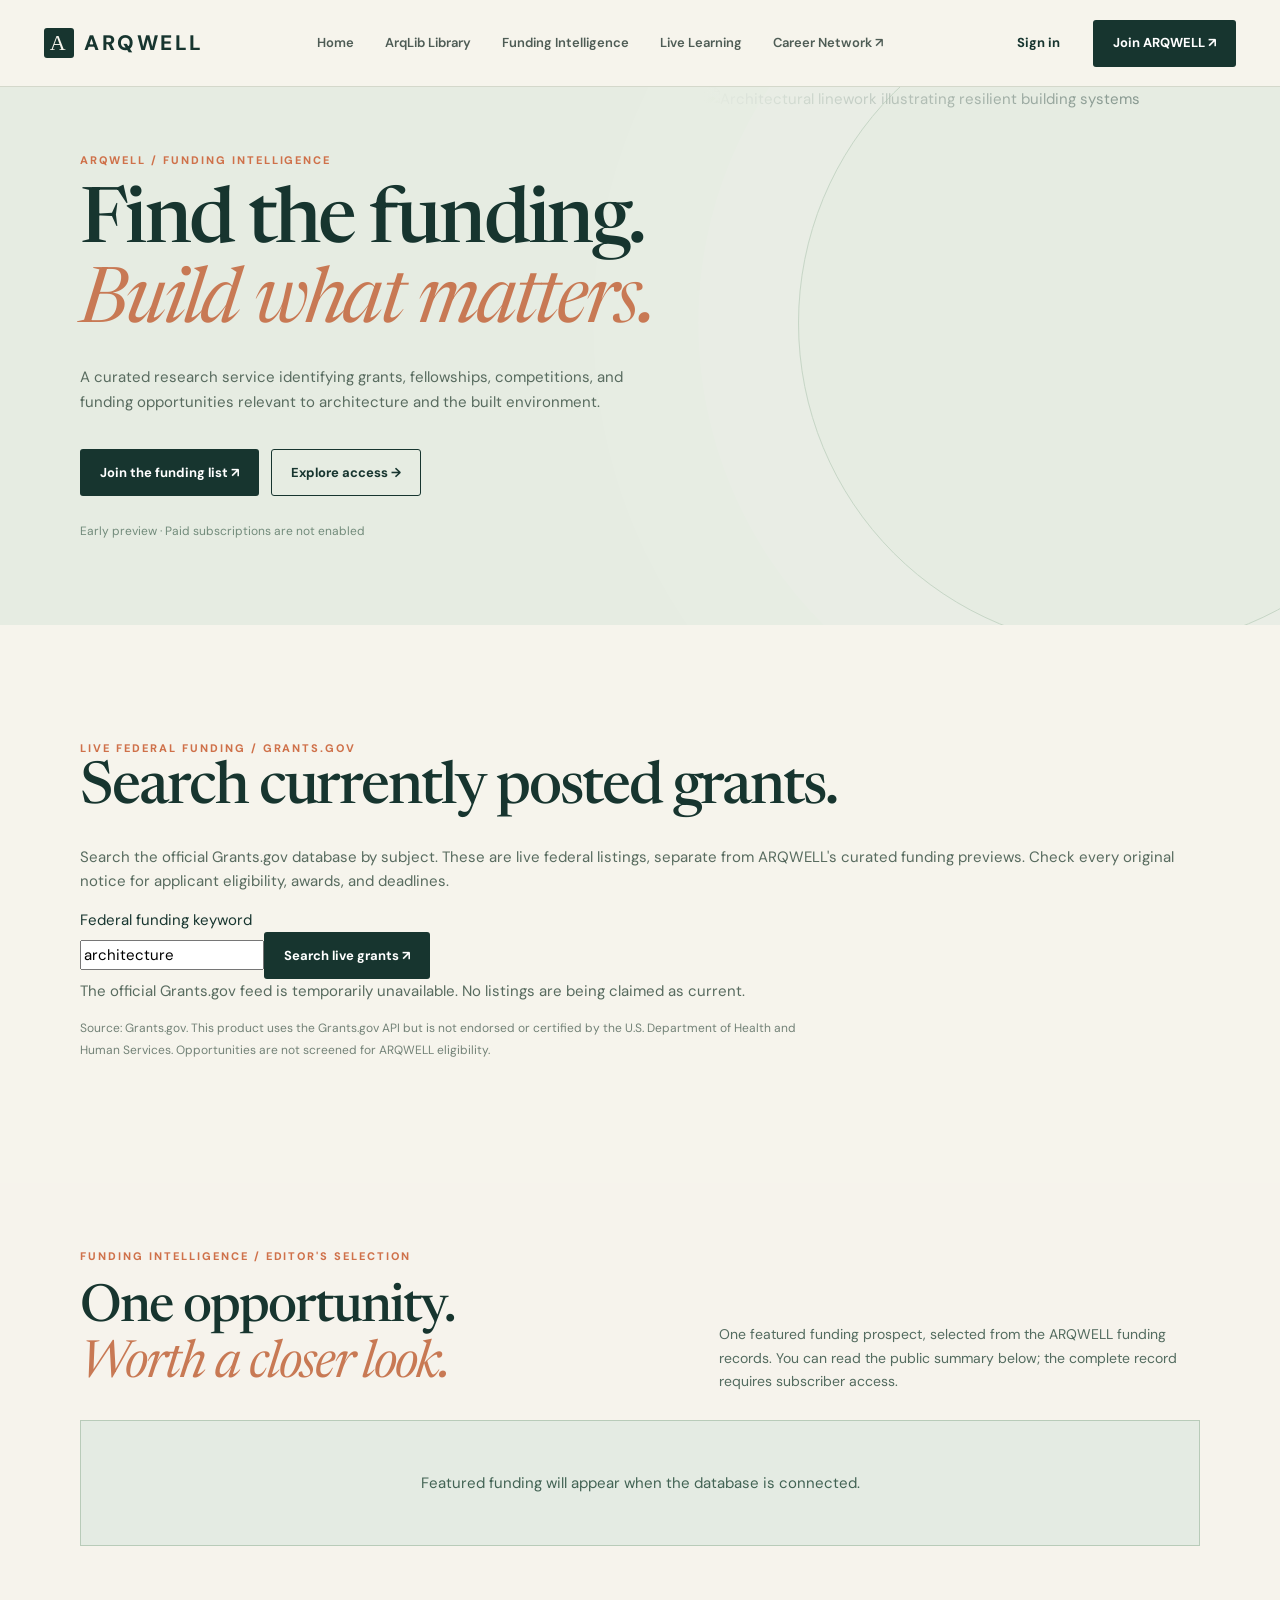
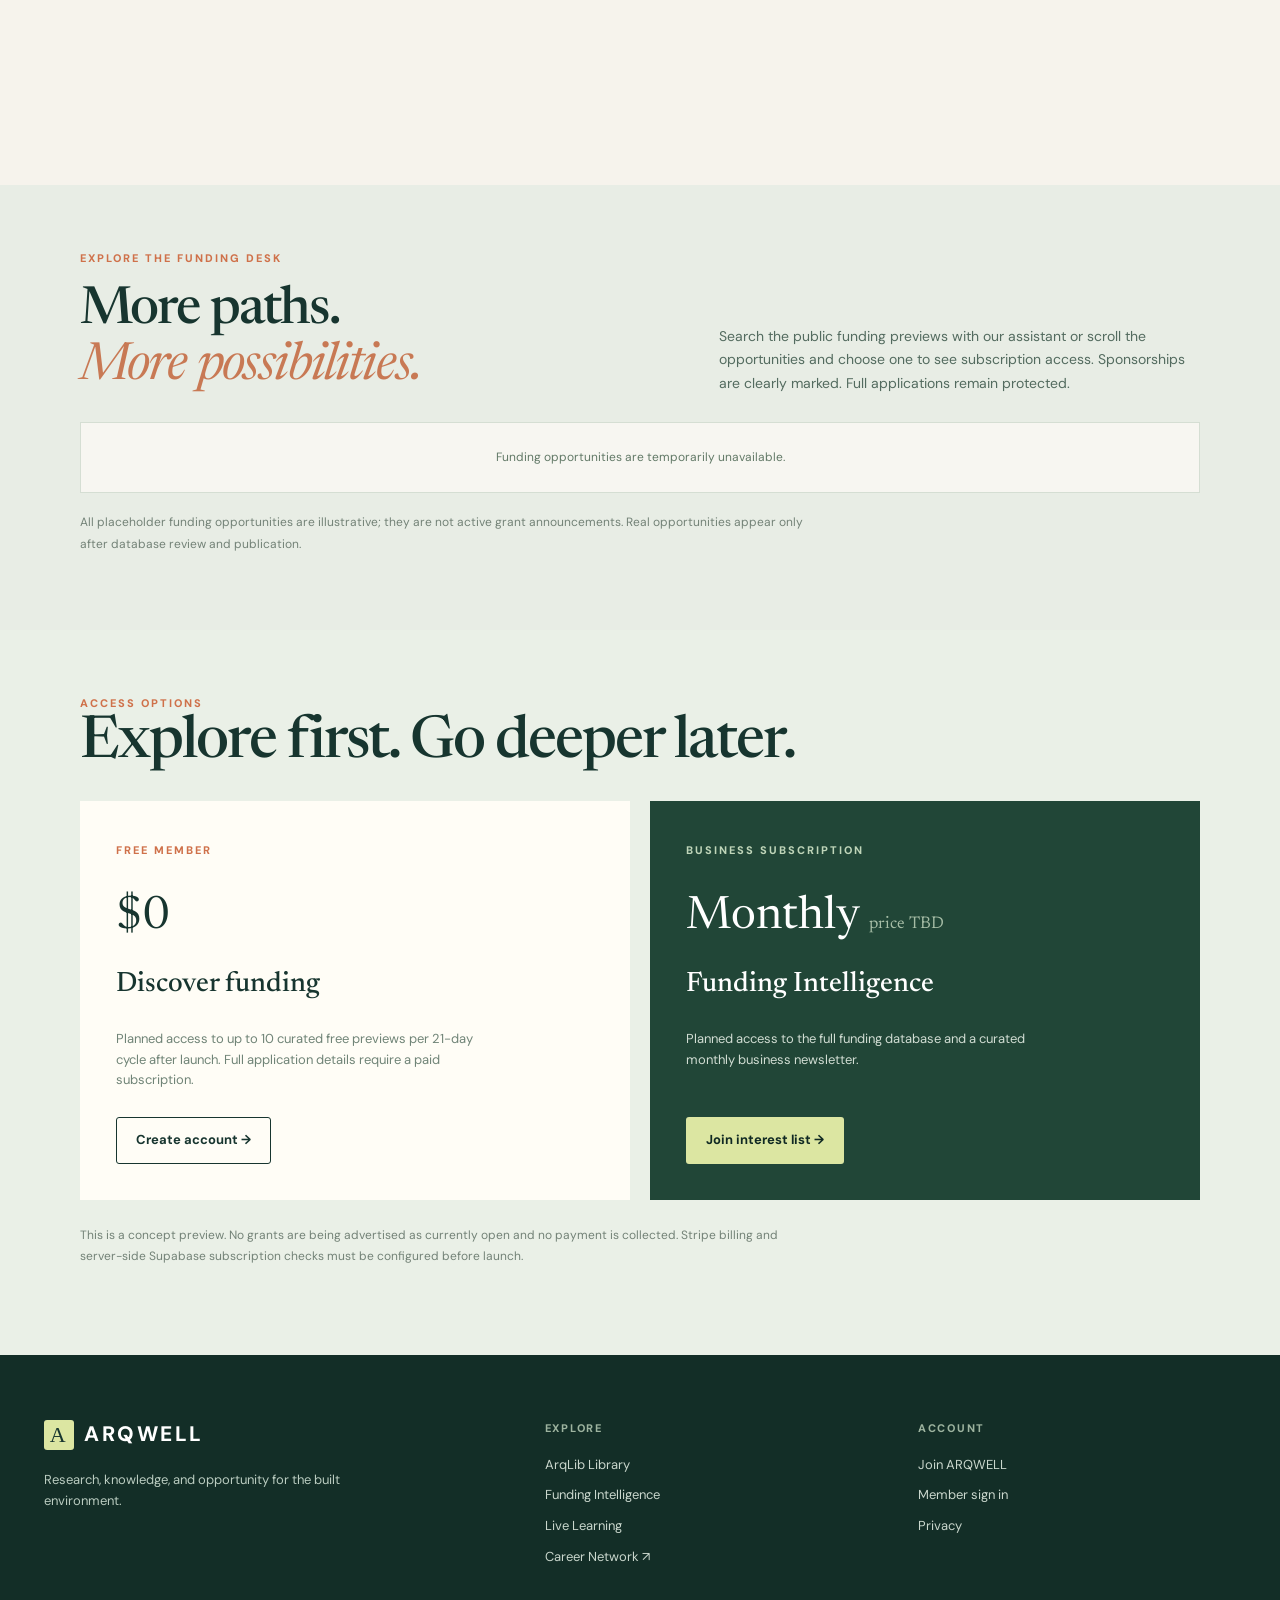
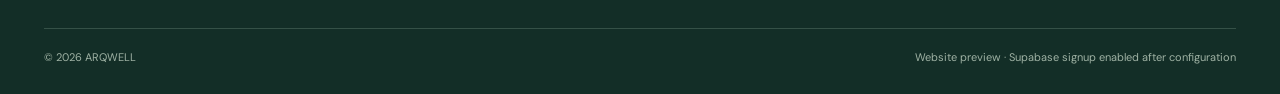
==== commit 6c036265: "Publish live resource and federal funding discovery UI" ====
--- a/funding.html
+++ b/funding.html
@@ -1,2 +1,2 @@
 <!DOCTYPE html>
-<html lang="en"><head><meta charset="utf-8"/><meta content="width=device-width, initial-scale=1" name="viewport"/><meta content="A curated AEC funding research and newsletter subscription offering." name="description"/><title>Funding Intelligence — ARQWELL</title><link href="assets/styles.css" rel="stylesheet"/></head><body data-page="funding"><header class="site-header"><div class="container header-inner"><a class="brand" href="index.html"><span class="brand-symbol">A</span> ARQWELL</a><nav aria-label="Primary" class="nav" id="primary-nav"><a href="index.html">Home</a><a href="library.html">ArqLib Library</a><a href="funding.html">Funding Intelligence</a><a href="learning.html">Live Learning</a><a href="https://arqwell.net/" rel="noopener" target="_blank">Career Network ↗</a></nav><div class="header-actions"><a class="button button-plain small-signin" href="signin.html">Sign in</a><a class="button button-primary" href="register.html">Join ARQWELL ↗</a><button aria-controls="primary-nav" aria-expanded="false" aria-label="Toggle navigation" class="menu-toggle" type="button">☰</button></div></div></header><main><section class="funding-hero page-top"><div class="funding-hero-image" data-hero-media="funding"><img alt="Illustration of climate-resilient building research" class="hero-photo" src="assets/media/funding-resilience.svg"/><video autoplay="" class="hero-video" hidden="" loop="" muted="" playsinline="" poster="assets/media/funding-resilience.svg" preload="metadata"><source src="assets/media/arqwell-motion.mp4" type="video/mp4"/></video></div><div class="container"><div class="eyebrow">ARQWELL / FUNDING INTELLIGENCE</div><h1>Find the funding.<br/><em>Build what matters.</em></h1><p class="lead">A curated research service identifying grants, fellowships, competitions, and funding opportunities relevant to architecture and the built environment.</p><div class="cta-row"><a class="button button-primary" href="register.html?interest=funding">Join the funding list ↗</a><a class="button button-outline" href="#plans">Explore access →</a></div><p class="preview-tag">Early preview · Paid subscriptions are not enabled</p></div></section><section class="section feature-one-intro" id="opportunities"><div class="container"><div class="eyebrow">FUNDING INTELLIGENCE / EDITOR'S SELECTION</div><div class="funding-showcase-heading"><h2>One opportunity.<br/><em>Worth a closer look.</em></h2><p>One featured funding prospect, selected from the ARQWELL funding records. You can read the public summary below; the complete record requires subscriber access.</p></div><div aria-live="polite" class="featured-funding-host" id="arqwell-featured-funding"></div></div></section><section class="section expanded-funding-section" id="funding-expanded"><div class="container"><div class="eyebrow">EXPLORE THE FUNDING DESK</div><div class="funding-showcase-heading"><h2>More paths.<br/><em>More possibilities.</em></h2><p>Search the public funding previews with our assistant or scroll the opportunities and choose one to see subscription access. Sponsorships are clearly marked. Full applications remain protected.</p></div><div aria-live="off" class="funding-full-host" id="arqwell-funding-full"></div><p class="disclaimer funding-demo-disclaimer">All placeholder funding opportunities are illustrative; they are not active grant announcements. Real opportunities appear only after database review and publication.</p></div></section><section class="section plans-section" id="plans"><div class="container"><div class="eyebrow">ACCESS OPTIONS</div><h2>Explore first. Go deeper later.</h2><div class="plans-grid"><div class="plan"><span class="eyebrow">FREE MEMBER</span><div class="price">$0</div><h3>Discover funding</h3><p>Planned access to up to 10 curated free previews per 21-day cycle after launch. Full application details require a paid subscription.</p><a class="button button-outline" href="register.html?interest=funding">Create account →</a></div><div class="plan dark-plan"><span class="eyebrow">BUSINESS SUBSCRIPTION</span><div class="price">Monthly <small>price TBD</small></div><h3>Funding Intelligence</h3><p>Planned access to the full funding database and a curated monthly business newsletter.</p><a class="button button-light" href="register.html?interest=funding">Join interest list →</a></div></div><p class="disclaimer">This is a concept preview. No grants are being advertised as currently open and no payment is collected. Stripe billing and server-side Supabase subscription checks must be configured before launch.</p></div></section></main><div aria-labelledby="learning-promo-title" aria-modal="true" class="learning-promo" hidden="" id="learning-promo" role="dialog"><div class="learning-promo-card"><button aria-label="Close learning invitation" class="learning-promo-close" data-learning-close="" type="button">×</button><div class="eyebrow">ARQWELL 101 / NEXT SESSION</div><div class="learning-promo-grid"><div><h2 id="learning-promo-title">Join a live learning session.</h2><span class="learning-fee is-free" id="learning-promo-price">Free</span><p class="learning-date" id="learning-promo-time"></p><p id="learning-promo-summary"></p><p class="learning-example" id="learning-promo-demo">Preview only · this session is not scheduled</p><a class="button button-primary" hidden="" href="#" id="learning-promo-cta">View registration ↗</a><a class="text-inline-link" href="learning.html">All learning sessions →</a></div><div class="learning-promo-illustration"><span>ARQWELL</span><strong>101</strong><small>THE OPEN STUDIO</small></div></div><label class="learning-dismiss-note"><input checked="" id="learning-promo-dontshow" type="checkbox"/> Dismiss this invitation for this browsing session</label></div></div><div aria-labelledby="paywall-title" aria-modal="true" class="funding-paywall-modal" hidden="" id="funding-paywall" role="dialog"><div class="funding-paywall-content"><button aria-label="Close membership window" class="paywall-close" id="paywall-close" type="button">×</button><div class="eyebrow">SUBSCRIBER ACCESS / ARQWELL</div><div aria-hidden="true" class="paywall-lock">↗</div><h2 id="paywall-title">Research, with the details.</h2><p class="paywall-context">You selected <strong id="paywall-opportunity">this opportunity</strong>.</p><p>Full eligibility, the application source, award details, deadlines, and ARQWELL's research notes are reserved for Funding Intelligence subscribers.</p><div class="paywall-divider"></div><p class="paywall-status">Subscriptions are not yet active. Join the interest list for launch updates.</p><a class="button button-primary" href="register.html?interest=funding">Join the funding interest list ↗</a><a class="paywall-secondary-link" href="#plans" id="paywall-plans" onclick="document.getElementById('funding-paywall').hidden=true;document.body.classList.remove('modal-open')">Compare access options →</a></div></div><footer class="site-footer"><div class="container"><div class="footer-grid"><div><a class="brand" href="index.html"><span class="brand-symbol light">A</span> ARQWELL</a><p class="footer-intro">Research, knowledge, and opportunity for the built environment.</p></div><div><div class="footer-title">Explore</div><div class="footer-links"><a href="library.html">ArqLib Library</a><a href="funding.html">Funding Intelligence</a><a href="learning.html">Live Learning</a><a href="https://arqwell.net/" rel="noopener" target="_blank">Career Network ↗</a></div></div><div><div class="footer-title">Account</div><div class="footer-links"><a href="register.html">Join ARQWELL</a><a href="signin.html">Member sign in</a><a href="privacy.html">Privacy</a></div></div></div><div class="footer-bottom"><span>© <span data-year="">2026</span> ARQWELL</span><span>Website preview · Supabase signup enabled after configuration</span></div></div></footer><script src="assets/config.js"></script><script src="assets/hero-media-config.js"></script><script defer="" src="https://cdn.jsdelivr.net/npm/@supabase/supabase-js@2/dist/umd/supabase.min.js"></script><script defer="" src="assets/library-seed.js"></script><script defer="" src="assets/site.js"></script><script defer="" src="assets/features.js"></script><script defer="" src="assets/hero-media.js"></script><script defer="" src="assets/member-menu.js"></script><script defer="" src="assets/learning-config.js"></script><script defer="" src="assets/learning.js"></script><script src="assets/funding-widgets-init.js" type="module"></script></body></html>+<html lang="en"><head><meta charset="utf-8"/><meta content="width=device-width, initial-scale=1" name="viewport"/><meta content="A curated AEC funding research and newsletter subscription offering." name="description"/><title>Funding Intelligence — ARQWELL</title><link href="assets/styles.css" rel="stylesheet"/></head><body data-page="funding"><header class="site-header"><div class="container header-inner"><a class="brand" href="index.html"><span class="brand-symbol">A</span> ARQWELL</a><nav aria-label="Primary" class="nav" id="primary-nav"><a href="index.html">Home</a><a href="library.html">ArqLib Library</a><a href="funding.html">Funding Intelligence</a><a href="learning.html">Live Learning</a><a href="https://arqwell.net/" rel="noopener" target="_blank">Career Network ↗</a></nav><div class="header-actions"><a class="button button-plain small-signin" href="signin.html">Sign in</a><a class="button button-primary" href="register.html">Join ARQWELL ↗</a><button aria-controls="primary-nav" aria-expanded="false" aria-label="Toggle navigation" class="menu-toggle" type="button">☰</button></div></div></header><main><section class="funding-hero page-top"><div class="funding-hero-image" data-hero-media="funding"><img alt="Illustration of climate-resilient building research" class="hero-photo" src="assets/media/funding-resilience.svg"/><video autoplay="" class="hero-video" hidden="" loop="" muted="" playsinline="" poster="assets/media/funding-resilience.svg" preload="metadata"><source src="assets/media/arqwell-motion.mp4" type="video/mp4"/></video></div><div class="container"><div class="eyebrow">ARQWELL / FUNDING INTELLIGENCE</div><h1>Find the funding.<br/><em>Build what matters.</em></h1><p class="lead">A curated research service identifying grants, fellowships, competitions, and funding opportunities relevant to architecture and the built environment.</p><div class="cta-row"><a class="button button-primary" href="register.html?interest=funding">Join the funding list ↗</a><a class="button button-outline" href="#plans">Explore access →</a></div><p class="preview-tag">Early preview · Paid subscriptions are not enabled</p></div></section><section class="section live-data-section" id="live-grants"><div class="container"><span class="eyebrow">LIVE FEDERAL FUNDING / GRANTS.GOV</span><h2>Search currently posted grants.</h2><p>Search the official Grants.gov database by subject. These are live federal listings, separate from ARQWELL's curated funding previews. Check every original notice for applicant eligibility, awards, and deadlines.</p><form id="live-grants-search" class="live-source-search"><label for="live-grants-query">Federal funding keyword</label><div><input id="live-grants-query" type="search" placeholder="Architecture, housing, workforce, research…" value="architecture" required maxlength="70"/><button class="button button-primary" type="submit">Search live grants ↗</button></div></form><p id="live-grants-status" role="status" aria-live="polite">Checking federal opportunities…</p><div id="live-grants-list" class="live-results-grid"></div><p class="disclaimer">Source: Grants.gov. This product uses the Grants.gov API but is not endorsed or certified by the U.S. Department of Health and Human Services. Opportunities are not screened for ARQWELL eligibility.</p></div></section><section class="section feature-one-intro" id="opportunities"><div class="container"><div class="eyebrow">FUNDING INTELLIGENCE / EDITOR'S SELECTION</div><div class="funding-showcase-heading"><h2>One opportunity.<br/><em>Worth a closer look.</em></h2><p>One featured funding prospect, selected from the ARQWELL funding records. You can read the public summary below; the complete record requires subscriber access.</p></div><div aria-live="polite" class="featured-funding-host" id="arqwell-featured-funding"></div></div></section><section class="section expanded-funding-section" id="funding-expanded"><div class="container"><div class="eyebrow">EXPLORE THE FUNDING DESK</div><div class="funding-showcase-heading"><h2>More paths.<br/><em>More possibilities.</em></h2><p>Search the public funding previews with our assistant or scroll the opportunities and choose one to see subscription access. Sponsorships are clearly marked. Full applications remain protected.</p></div><div aria-live="off" class="funding-full-host" id="arqwell-funding-full"></div><p class="disclaimer funding-demo-disclaimer">All placeholder funding opportunities are illustrative; they are not active grant announcements. Real opportunities appear only after database review and publication.</p></div></section><section class="section plans-section" id="plans"><div class="container"><div class="eyebrow">ACCESS OPTIONS</div><h2>Explore first. Go deeper later.</h2><div class="plans-grid"><div class="plan"><span class="eyebrow">FREE MEMBER</span><div class="price">$0</div><h3>Discover funding</h3><p>Planned access to up to 10 curated free previews per 21-day cycle after launch. Full application details require a paid subscription.</p><a class="button button-outline" href="register.html?interest=funding">Create account →</a></div><div class="plan dark-plan"><span class="eyebrow">BUSINESS SUBSCRIPTION</span><div class="price">Monthly <small>price TBD</small></div><h3>Funding Intelligence</h3><p>Planned access to the full funding database and a curated monthly business newsletter.</p><a class="button button-light" href="register.html?interest=funding">Join interest list →</a></div></div><p class="disclaimer">This is a concept preview. No grants are being advertised as currently open and no payment is collected. Stripe billing and server-side Supabase subscription checks must be configured before launch.</p></div></section></main><div aria-labelledby="learning-promo-title" aria-modal="true" class="learning-promo" hidden="" id="learning-promo" role="dialog"><div class="learning-promo-card"><button aria-label="Close learning invitation" class="learning-promo-close" data-learning-close="" type="button">×</button><div class="eyebrow">ARQWELL 101 / NEXT SESSION</div><div class="learning-promo-grid"><div><h2 id="learning-promo-title">Join a live learning session.</h2><span class="learning-fee is-free" id="learning-promo-price">Free</span><p class="learning-date" id="learning-promo-time"></p><p id="learning-promo-summary"></p><p class="learning-example" id="learning-promo-demo">Preview only · this session is not scheduled</p><a class="button button-primary" hidden="" href="#" id="learning-promo-cta">View registration ↗</a><a class="text-inline-link" href="learning.html">All learning sessions →</a></div><div class="learning-promo-illustration"><span>ARQWELL</span><strong>101</strong><small>THE OPEN STUDIO</small></div></div><label class="learning-dismiss-note"><input checked="" id="learning-promo-dontshow" type="checkbox"/> Dismiss this invitation for this browsing session</label></div></div><div aria-labelledby="paywall-title" aria-modal="true" class="funding-paywall-modal" hidden="" id="funding-paywall" role="dialog"><div class="funding-paywall-content"><button aria-label="Close membership window" class="paywall-close" id="paywall-close" type="button">×</button><div class="eyebrow">SUBSCRIBER ACCESS / ARQWELL</div><div aria-hidden="true" class="paywall-lock">↗</div><h2 id="paywall-title">Research, with the details.</h2><p class="paywall-context">You selected <strong id="paywall-opportunity">this opportunity</strong>.</p><p>Full eligibility, the application source, award details, deadlines, and ARQWELL's research notes are reserved for Funding Intelligence subscribers.</p><div class="paywall-divider"></div><p class="paywall-status">Subscriptions are not yet active. Join the interest list for launch updates.</p><a class="button button-primary" href="register.html?interest=funding">Join the funding interest list ↗</a><a class="paywall-secondary-link" href="#plans" id="paywall-plans" onclick="document.getElementById('funding-paywall').hidden=true;document.body.classList.remove('modal-open')">Compare access options →</a></div></div><footer class="site-footer"><div class="container"><div class="footer-grid"><div><a class="brand" href="index.html"><span class="brand-symbol light">A</span> ARQWELL</a><p class="footer-intro">Research, knowledge, and opportunity for the built environment.</p></div><div><div class="footer-title">Explore</div><div class="footer-links"><a href="library.html">ArqLib Library</a><a href="funding.html">Funding Intelligence</a><a href="learning.html">Live Learning</a><a href="https://arqwell.net/" rel="noopener" target="_blank">Career Network ↗</a></div></div><div><div class="footer-title">Account</div><div class="footer-links"><a href="register.html">Join ARQWELL</a><a href="signin.html">Member sign in</a><a href="privacy.html">Privacy</a></div></div></div><div class="footer-bottom"><span>© <span data-year="">2026</span> ARQWELL</span><span>Website preview · Supabase signup enabled after configuration</span></div></div></footer><script src="assets/config.js"></script><script src="assets/live-grants-search.js" defer></script><script src="assets/hero-media-config.js"></script><script defer="" src="https://cdn.jsdelivr.net/npm/@supabase/supabase-js@2/dist/umd/supabase.min.js"></script><script defer="" src="assets/library-seed.js"></script><script defer="" src="assets/site.js"></script><script defer="" src="assets/features.js"></script><script defer="" src="assets/hero-media.js"></script><script defer="" src="assets/member-menu.js"></script><script defer="" src="assets/learning-config.js"></script><script defer="" src="assets/learning.js"></script><script src="assets/funding-widgets-init.js" type="module"></script></body></html>
--- a/assets/styles.css
+++ b/assets/styles.css
@@ -189,3 +189,119 @@
 .funding-demo-disclaimer{margin:19px 0 0!important}
 @media(max-width:750px){.feature-one-intro .funding-showcase-heading,.expanded-funding-section .funding-showcase-heading{grid-template-columns:1fr;gap:0}.aq-feature-banner{min-height:370px}.aq-feature-content{padding:30px 22px}.aq-feature-content h2{font-size:36px}.funding-home-embed .aqf-view{height:330px}}
 @media(prefers-reduced-motion:reduce){.aq-feature-banner>img{transform:none}}
+
+
+/* Homepage editorial features: keep book covers proportional and the full selection visible. */
+body[data-page="home"] .editorial-section{padding-top:78px;padding-bottom:85px}
+body[data-page="home"] .editorial-heading{max-width:780px;margin-bottom:30px}
+body[data-page="home"] .editorial-heading h2{margin:10px 0 8px}
+body[data-page="home"] .editorial-heading p{color:var(--muted);max-width:650px;margin:0}
+body[data-page="home"] .spotlight-live{display:grid;grid-template-columns:minmax(0,260px) minmax(0,1fr);gap:clamp(24px,4vw,56px);align-items:center;background:#e8ece2;padding:clamp(22px,4vw,44px);min-width:0}
+body[data-page="home"] .spotlight-media{width:100%;max-width:260px;aspect-ratio:4/5;overflow:hidden;justify-self:center;background:#d8e1d4}
+body[data-page="home"] .spotlight-media img{display:block;width:100%;height:100%;object-fit:contain}
+body[data-page="home"] .spotlight-copy{min-width:0}
+body[data-page="home"] .spotlight-copy h2{font-size:clamp(33px,4vw,54px);line-height:1.07;margin:10px 0}
+body[data-page="home"] .spotlight-copy p{font-size:14px;line-height:1.7;color:#5f7568;max-width:590px}
+body[data-page="home"] .spotlight-kicker{font-size:10px;letter-spacing:.15em;font-weight:800;color:#c07852;margin-top:12px}
+body[data-page="home"] .spotlight-creator{font-size:12px!important;font-weight:700}
+body[data-page="home"] .feature-rail{display:grid;grid-template-columns:repeat(5,minmax(0,1fr));gap:18px;margin-top:22px;min-width:0}
+body[data-page="home"] .feature-tile{min-width:0;background:#fffdf7;border:1px solid #d8dfd3;overflow:hidden}
+body[data-page="home"] .feature-tile-art{height:170px;display:grid;place-items:center;background:#e6eae0;padding:12px;overflow:hidden}
+body[data-page="home"] .feature-tile-art img{display:block;width:100%;height:100%;object-fit:contain}
+body[data-page="home"] .feature-tile-info{padding:14px 13px 16px}
+body[data-page="home"] .feature-tile-info .eyebrow{font-size:9px;line-height:1.4;letter-spacing:.08em}
+body[data-page="home"] .feature-tile-info h3{font-family:'Newsreader',Georgia,serif;font-weight:500;font-size:21px;line-height:1.14;margin:9px 0 6px;overflow-wrap:anywhere}
+body[data-page="home"] .feature-tile-info p{font-size:11px;color:#657a6d;margin:0 0 8px}
+body[data-page="home"] .feature-tile-info small{display:block;font-size:9px;color:#8a958b;letter-spacing:.04em}
+body[data-page="home"] .funding-section{padding-top:76px;padding-bottom:80px}
+@media(max-width:1000px){body[data-page="home"] .feature-rail{grid-template-columns:repeat(3,minmax(0,1fr))}}
+@media(max-width:680px){body[data-page="home"] .spotlight-live{grid-template-columns:1fr;padding:22px;gap:20px}body[data-page="home"] .spotlight-media{width:min(100%,205px);aspect-ratio:4/5}body[data-page="home"] .feature-rail{grid-template-columns:repeat(2,minmax(0,1fr));gap:12px}body[data-page="home"] .feature-tile-art{height:145px}body[data-page="home"] .feature-tile-info h3{font-size:19px}body[data-page="home"] .editorial-section{padding-top:60px;padding-bottom:65px}body[data-page="home"] .funding-section{padding-top:58px;padding-bottom:60px}}
+
+/* Homepage ARQWELL Journal spotlight: fixed editorial lead, rotating resources remain below. */
+body[data-page="home"] .publication-spotlight{grid-template-columns:minmax(0,310px) minmax(0,1fr)}
+body[data-page="home"] .publication-cover{width:100%;max-width:310px;aspect-ratio:4/5;background:#193d32;color:#f9f2df;display:flex;flex-direction:column;justify-content:space-between;padding:23px;box-shadow:14px 18px 0 #d4ddcf;min-width:0}
+body[data-page="home"] .publication-cover-top,body[data-page="home"] .publication-cover-bottom{font-size:10px;font-weight:800;letter-spacing:.16em;line-height:1.6}
+body[data-page="home"] .publication-cover-art{font:normal clamp(80px,11vw,132px)/1 Georgia,serif;align-self:center;letter-spacing:-.09em;white-space:nowrap}
+body[data-page="home"] .publication-cover-rule{display:inline-block;width:2px;height:.6em;background:#cf8b69;margin:0 .16em}
+body[data-page="home"] .publication-actions{display:flex;gap:12px;flex-wrap:wrap;margin-top:23px}
+@media(max-width:680px){body[data-page="home"] .publication-spotlight{grid-template-columns:1fr}body[data-page="home"] .publication-cover{max-width:225px;box-shadow:8px 10px 0 #d4ddcf;padding:17px}body[data-page="home"] .publication-cover-art{font-size:94px}body[data-page="home"] .publication-actions .button{width:100%}}
+
+/* ArqLib 2026: compact reading room and fully visible resource catalog. */
+body[data-page="library"] .library-banner-inner{padding-top:44px;padding-bottom:42px}
+body[data-page="library"] .library-hero-grid{grid-template-columns:minmax(0,1.5fr) minmax(165px,.5fr);gap:32px}
+body[data-page="library"] .library-banner h1{font-size:clamp(43px,5vw,68px);margin:12px 0 18px}
+body[data-page="library"] .library-banner .lead{font-size:14px;line-height:1.6}
+body[data-page="library"] .library-statline{margin-top:20px;padding-top:13px}
+body[data-page="library"] .feature-cover{width:min(100%,205px);max-width:205px}
+body[data-page="library"] .feature-cover-ribbon{right:-12px;bottom:9px;font-size:8px;padding:7px 9px}
+body[data-page="library"] .library-dynamic-hero{display:grid;grid-template-columns:145px minmax(0,1fr);gap:28px;align-items:center;background:#e8ece2;padding:20px 27px;min-width:0}
+body[data-page="library"] .library-dynamic-hero:empty{display:none}
+body[data-page="library"] .library-dynamic-img{width:100%;height:172px;background:#d8e2d5;overflow:hidden;display:grid;place-items:center}
+body[data-page="library"] .library-dynamic-img img{width:100%;height:100%;object-fit:contain;display:block}
+body[data-page="library"] .library-dynamic-hero h2{font-size:clamp(25px,3vw,37px);line-height:1.1;margin:7px 0}
+body[data-page="library"] .library-dynamic-hero p{font-size:12px;line-height:1.55;margin:0 0 12px;max-width:670px}
+body[data-page="library"] .library-dynamic-hero .button{min-height:36px;padding:8px 13px;font-size:11px}
+body[data-page="library"] .library-section{padding-top:48px;padding-bottom:75px}
+body[data-page="library"] .library-section-header h2{font-size:clamp(33px,3.8vw,49px);margin:6px 0 17px}
+body[data-page="library"] .library-section-header p{margin-bottom:17px}
+body[data-page="library"] .resource-grid{grid-template-columns:repeat(5,minmax(0,1fr));gap:24px 17px}
+body[data-page="library"] .resource-card{min-width:0}
+body[data-page="library"] .resource-cover-link{height:215px;aspect-ratio:auto;display:grid;place-items:center;padding:13px}
+body[data-page="library"] .resource-cover-link img{width:100%;height:100%;object-fit:contain}
+body[data-page="library"] .resource-card h3{font-size:21px;line-height:1.17;margin:7px 0}
+body[data-page="library"] .resource-meta{margin-top:11px;font-size:9px;letter-spacing:.04em}
+body[data-page="library"] .resource-description{display:-webkit-box;-webkit-line-clamp:3;-webkit-box-orient:vertical;overflow:hidden;font-size:11px}
+body[data-page="library"] .resource-creator{font-size:11px}
+@media(max-width:1050px){body[data-page="library"] .resource-grid{grid-template-columns:repeat(4,minmax(0,1fr))}}
+@media(max-width:800px){body[data-page="library"] .resource-grid{grid-template-columns:repeat(3,minmax(0,1fr))}body[data-page="library"] .library-hero-grid{grid-template-columns:minmax(0,1fr) 160px;gap:14px}body[data-page="library"] .feature-cover{max-width:155px}}
+@media(max-width:590px){body[data-page="library"] .library-banner-inner{padding-top:36px;padding-bottom:29px}body[data-page="library"] .library-hero-grid{display:flex;flex-direction:column;align-items:stretch}body[data-page="library"] .feature-cover{width:122px;max-width:122px;margin:0 auto}body[data-page="library"] .library-dynamic-hero{grid-template-columns:92px minmax(0,1fr);gap:15px;padding:14px}body[data-page="library"] .library-dynamic-img{height:119px}body[data-page="library"] .library-dynamic-hero h2{font-size:24px}body[data-page="library"] .library-dynamic-hero p{display:none}body[data-page="library"] .resource-grid{grid-template-columns:repeat(2,minmax(0,1fr));gap:18px 12px}body[data-page="library"] .resource-cover-link{height:180px;padding:9px}body[data-page="library"] .resource-card h3{font-size:19px}body[data-page="library"] .library-section{padding-top:36px}}
+
+/* Funding page — generous content gutters, compact vertical rhythm, responsive desk. */
+body[data-page="funding"]{overflow-x:clip}
+body[data-page="funding"] main>.section,body[data-page="funding"] .funding-hero{width:100%}
+body[data-page="funding"] main .container{width:min(1120px,calc(100% - 96px));margin-left:auto;margin-right:auto;min-width:0}
+body[data-page="funding"] .funding-hero{min-height:460px;padding:65px 0 72px;display:flex;align-items:center}
+body[data-page="funding"] .funding-hero .container{max-width:1120px}
+body[data-page="funding"] .funding-hero h1{font-size:clamp(49px,6vw,78px);line-height:1.05;max-width:730px;margin:14px 0 20px}
+body[data-page="funding"] .funding-hero p.lead{font-size:15px;line-height:1.7;max-width:550px}
+body[data-page="funding"] .funding-hero-image{width:45%}
+body[data-page="funding"] .feature-one-intro,body[data-page="funding"] .expanded-funding-section,body[data-page="funding"] .plans-section{padding-top:65px;padding-bottom:75px}
+body[data-page="funding"] .funding-showcase-heading{grid-template-columns:minmax(0,1.1fr) minmax(0,.9fr);gap:clamp(20px,4vw,56px);align-items:end;margin:15px 0 26px}
+body[data-page="funding"] .funding-showcase-heading h2{font-size:clamp(37px,4.1vw,56px);line-height:1.08;margin:0}
+body[data-page="funding"] .funding-showcase-heading p{font-size:14px;line-height:1.7;margin:0}
+body[data-page="funding"] .featured-funding-host,body[data-page="funding"] .funding-full-host{min-width:0;width:100%;max-width:100%;margin-inline:auto}
+body[data-page="funding"] .aq-feature-banner{min-height:330px}
+body[data-page="funding"] .aq-feature-content{padding:clamp(26px,4vw,50px);max-width:740px}
+body[data-page="funding"] .aq-feature-content h2{font-size:clamp(32px,4.4vw,55px)}
+body[data-page="funding"] .funding-full-host{overflow:hidden}
+body[data-page="funding"] .funding-full-host .aqf{max-width:100%;min-width:0}
+body[data-page="funding"] .funding-full-host .aqf-view{height:380px}
+body[data-page="funding"] .plans-grid{gap:20px;margin-top:25px}
+body[data-page="funding"] .plan{min-width:0;padding:clamp(24px,3vw,36px);min-height:300px}
+body[data-page="funding"] .plan .price{font-size:clamp(31px,4vw,46px)}
+body[data-page="funding"] .plan .price small{font-size:17px}
+@media(max-width:800px){
+ body[data-page="funding"] main .container{width:calc(100% - 48px)}
+ body[data-page="funding"] .funding-hero{min-height:0;padding:64px 0}
+ body[data-page="funding"] .funding-hero-image{width:65%;opacity:.25}
+ body[data-page="funding"] .funding-showcase-heading{grid-template-columns:1fr;gap:14px}
+ body[data-page="funding"] .feature-one-intro,body[data-page="funding"] .expanded-funding-section,body[data-page="funding"] .plans-section{padding:52px 0}
+ body[data-page="funding"] .plans-grid{grid-template-columns:1fr}
+}
+@media(max-width:560px){
+ body[data-page="funding"] main .container{width:calc(100% - 36px)}
+ body[data-page="funding"] .funding-hero{padding:52px 0}
+ body[data-page="funding"] .funding-hero h1{font-size:clamp(44px,10vw,58px)}
+ body[data-page="funding"] .funding-hero .cta-row{align-items:stretch;flex-direction:column}
+ body[data-page="funding"] .funding-hero .cta-row .button{width:100%}
+ body[data-page="funding"] .feature-one-intro,body[data-page="funding"] .expanded-funding-section,body[data-page="funding"] .plans-section{padding:43px 0}
+ body[data-page="funding"] .aq-feature-banner{min-height:290px}
+ body[data-page="funding"] .aq-feature-content{padding:23px 18px}
+ body[data-page="funding"] .aq-feature-content h2{font-size:32px}
+ body[data-page="funding"] .funding-full-host .aqf-head{display:none}
+ body[data-page="funding"] .funding-full-host .aqf-row{grid-template-columns:minmax(0,1fr);gap:3px;padding:12px 14px}
+ body[data-page="funding"] .funding-full-host .aqf-ad{flex-wrap:wrap}
+ body[data-page="funding"] .funding-full-host .aqf-thumb{width:95px;height:65px}
+ body[data-page="funding"] .funding-full-host .aqf-full-title{padding:18px}
+ body[data-page="funding"] .plan{padding:25px 20px}
+}
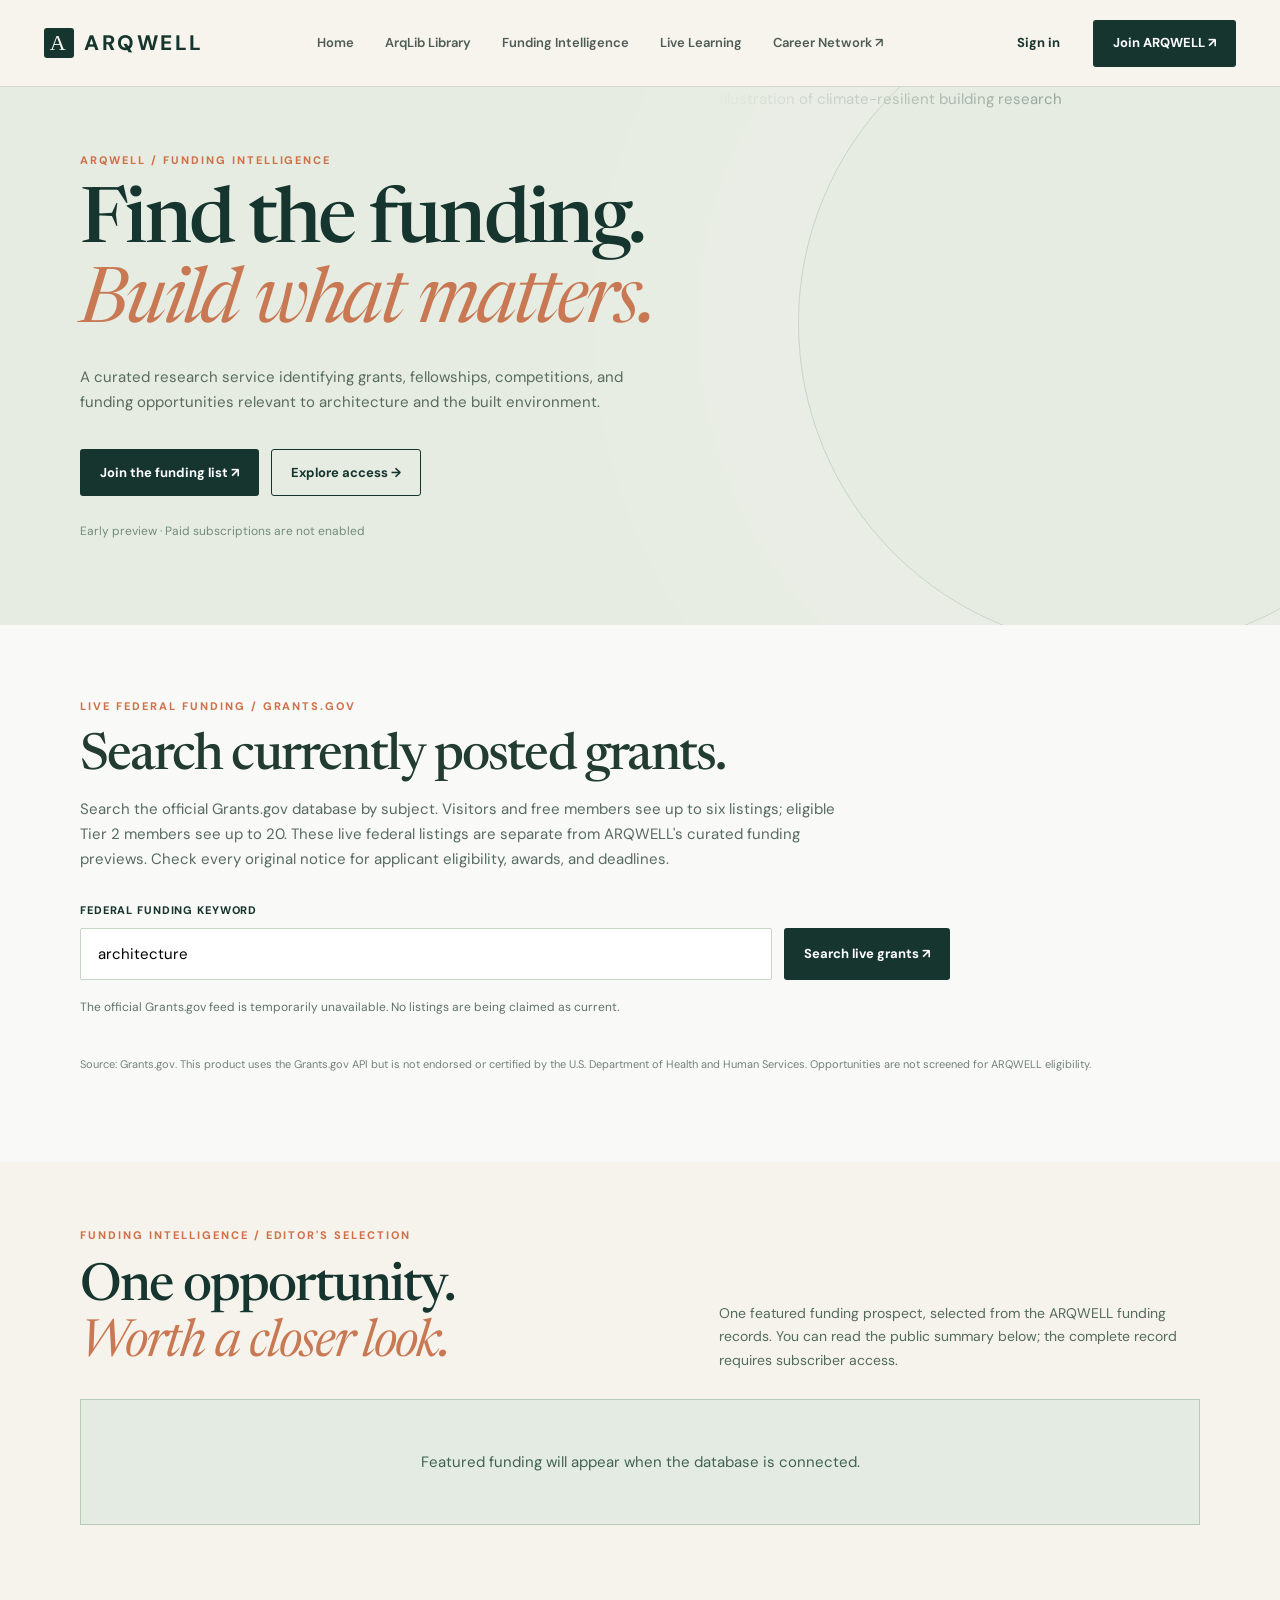
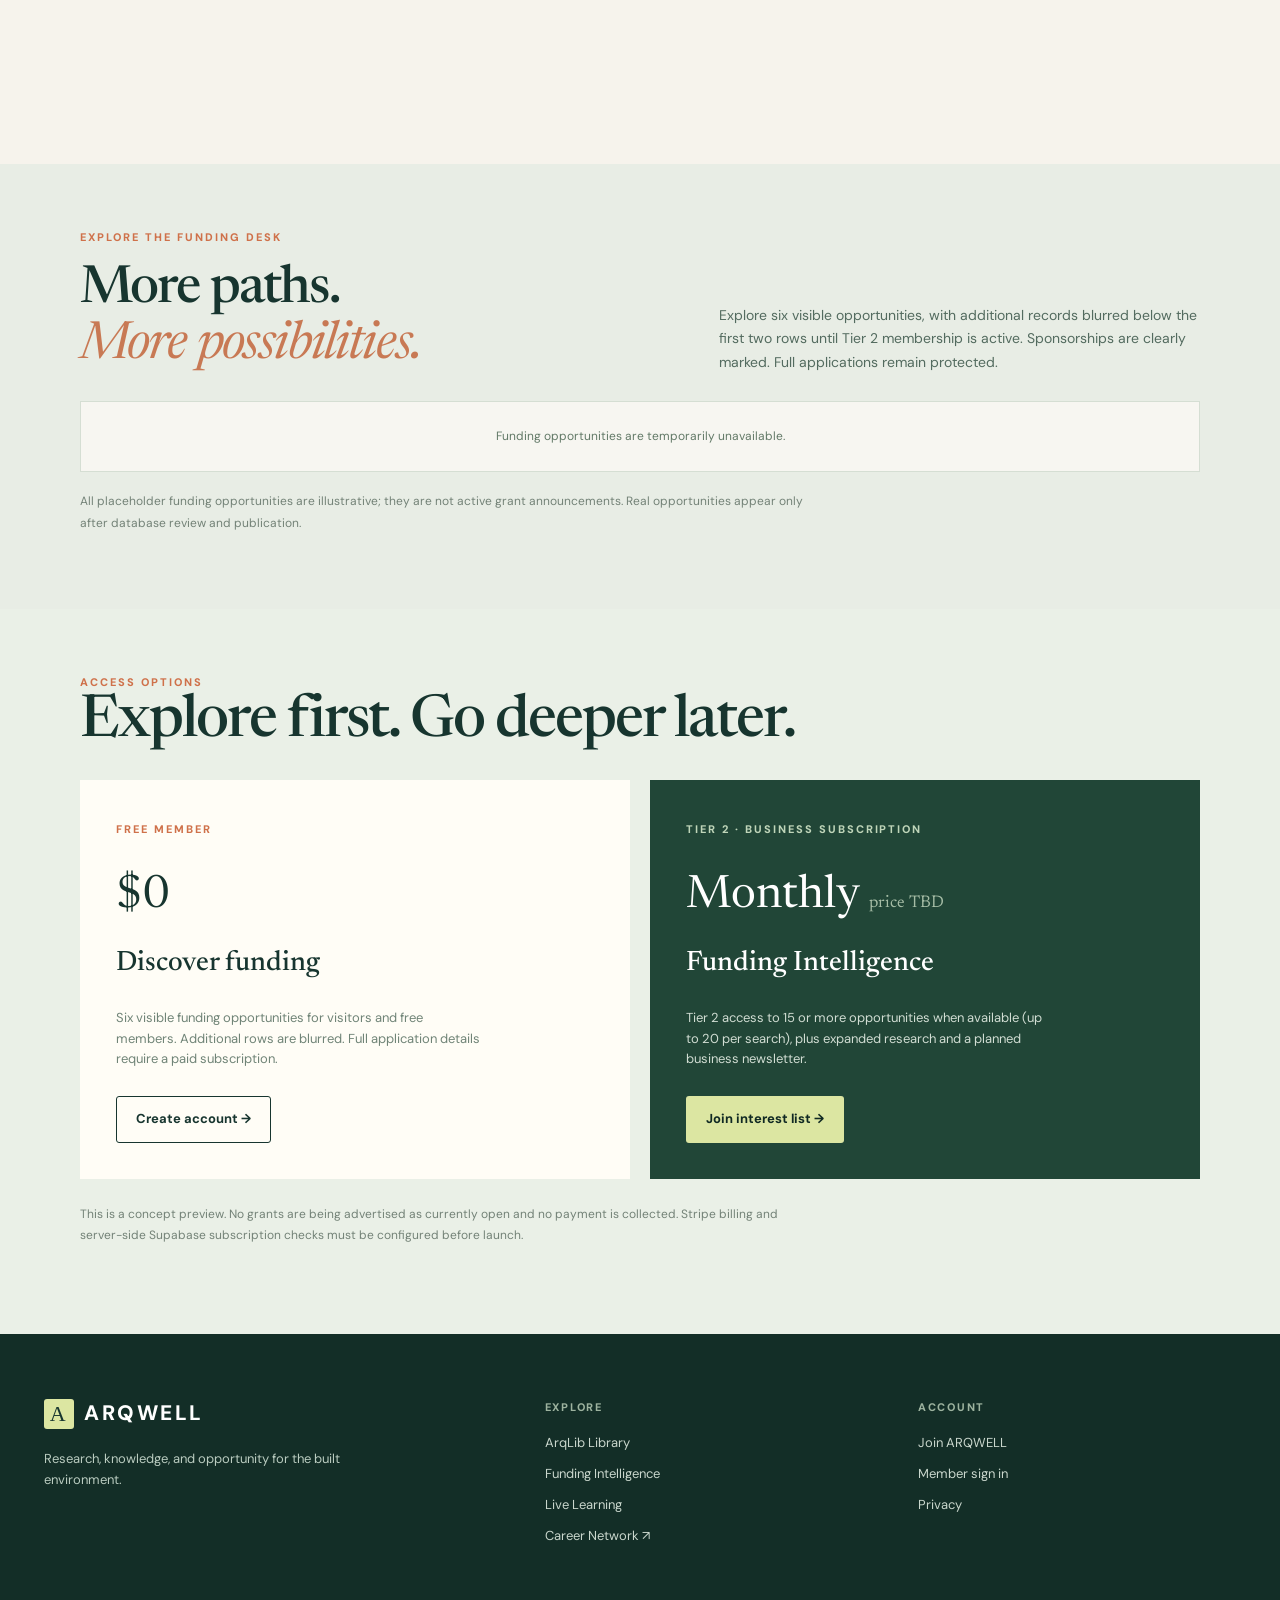
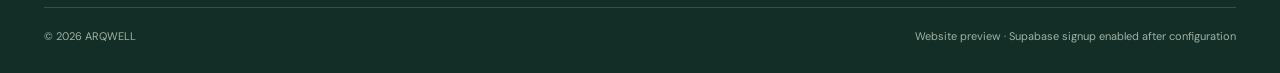
==== commit 5df3e10b: "Apply six free funding previews, Tier 2 expansion, and ARQWELL partnership advertising" ====
--- a/funding.html
+++ b/funding.html
@@ -1,2 +1,2 @@
 <!DOCTYPE html>
-<html lang="en"><head><meta charset="utf-8"/><meta content="width=device-width, initial-scale=1" name="viewport"/><meta content="A curated AEC funding research and newsletter subscription offering." name="description"/><title>Funding Intelligence — ARQWELL</title><link href="assets/styles.css" rel="stylesheet"/></head><body data-page="funding"><header class="site-header"><div class="container header-inner"><a class="brand" href="index.html"><span class="brand-symbol">A</span> ARQWELL</a><nav aria-label="Primary" class="nav" id="primary-nav"><a href="index.html">Home</a><a href="library.html">ArqLib Library</a><a href="funding.html">Funding Intelligence</a><a href="learning.html">Live Learning</a><a href="https://arqwell.net/" rel="noopener" target="_blank">Career Network ↗</a></nav><div class="header-actions"><a class="button button-plain small-signin" href="signin.html">Sign in</a><a class="button button-primary" href="register.html">Join ARQWELL ↗</a><button aria-controls="primary-nav" aria-expanded="false" aria-label="Toggle navigation" class="menu-toggle" type="button">☰</button></div></div></header><main><section class="funding-hero page-top"><div class="funding-hero-image" data-hero-media="funding"><img alt="Illustration of climate-resilient building research" class="hero-photo" src="assets/media/funding-resilience.svg"/><video autoplay="" class="hero-video" hidden="" loop="" muted="" playsinline="" poster="assets/media/funding-resilience.svg" preload="metadata"><source src="assets/media/arqwell-motion.mp4" type="video/mp4"/></video></div><div class="container"><div class="eyebrow">ARQWELL / FUNDING INTELLIGENCE</div><h1>Find the funding.<br/><em>Build what matters.</em></h1><p class="lead">A curated research service identifying grants, fellowships, competitions, and funding opportunities relevant to architecture and the built environment.</p><div class="cta-row"><a class="button button-primary" href="register.html?interest=funding">Join the funding list ↗</a><a class="button button-outline" href="#plans">Explore access →</a></div><p class="preview-tag">Early preview · Paid subscriptions are not enabled</p></div></section><section class="section live-data-section" id="live-grants"><div class="container"><span class="eyebrow">LIVE FEDERAL FUNDING / GRANTS.GOV</span><h2>Search currently posted grants.</h2><p>Search the official Grants.gov database by subject. These are live federal listings, separate from ARQWELL's curated funding previews. Check every original notice for applicant eligibility, awards, and deadlines.</p><form id="live-grants-search" class="live-source-search"><label for="live-grants-query">Federal funding keyword</label><div><input id="live-grants-query" type="search" placeholder="Architecture, housing, workforce, research…" value="architecture" required maxlength="70"/><button class="button button-primary" type="submit">Search live grants ↗</button></div></form><p id="live-grants-status" role="status" aria-live="polite">Checking federal opportunities…</p><div id="live-grants-list" class="live-results-grid"></div><p class="disclaimer">Source: Grants.gov. This product uses the Grants.gov API but is not endorsed or certified by the U.S. Department of Health and Human Services. Opportunities are not screened for ARQWELL eligibility.</p></div></section><section class="section feature-one-intro" id="opportunities"><div class="container"><div class="eyebrow">FUNDING INTELLIGENCE / EDITOR'S SELECTION</div><div class="funding-showcase-heading"><h2>One opportunity.<br/><em>Worth a closer look.</em></h2><p>One featured funding prospect, selected from the ARQWELL funding records. You can read the public summary below; the complete record requires subscriber access.</p></div><div aria-live="polite" class="featured-funding-host" id="arqwell-featured-funding"></div></div></section><section class="section expanded-funding-section" id="funding-expanded"><div class="container"><div class="eyebrow">EXPLORE THE FUNDING DESK</div><div class="funding-showcase-heading"><h2>More paths.<br/><em>More possibilities.</em></h2><p>Search the public funding previews with our assistant or scroll the opportunities and choose one to see subscription access. Sponsorships are clearly marked. Full applications remain protected.</p></div><div aria-live="off" class="funding-full-host" id="arqwell-funding-full"></div><p class="disclaimer funding-demo-disclaimer">All placeholder funding opportunities are illustrative; they are not active grant announcements. Real opportunities appear only after database review and publication.</p></div></section><section class="section plans-section" id="plans"><div class="container"><div class="eyebrow">ACCESS OPTIONS</div><h2>Explore first. Go deeper later.</h2><div class="plans-grid"><div class="plan"><span class="eyebrow">FREE MEMBER</span><div class="price">$0</div><h3>Discover funding</h3><p>Planned access to up to 10 curated free previews per 21-day cycle after launch. Full application details require a paid subscription.</p><a class="button button-outline" href="register.html?interest=funding">Create account →</a></div><div class="plan dark-plan"><span class="eyebrow">BUSINESS SUBSCRIPTION</span><div class="price">Monthly <small>price TBD</small></div><h3>Funding Intelligence</h3><p>Planned access to the full funding database and a curated monthly business newsletter.</p><a class="button button-light" href="register.html?interest=funding">Join interest list →</a></div></div><p class="disclaimer">This is a concept preview. No grants are being advertised as currently open and no payment is collected. Stripe billing and server-side Supabase subscription checks must be configured before launch.</p></div></section></main><div aria-labelledby="learning-promo-title" aria-modal="true" class="learning-promo" hidden="" id="learning-promo" role="dialog"><div class="learning-promo-card"><button aria-label="Close learning invitation" class="learning-promo-close" data-learning-close="" type="button">×</button><div class="eyebrow">ARQWELL 101 / NEXT SESSION</div><div class="learning-promo-grid"><div><h2 id="learning-promo-title">Join a live learning session.</h2><span class="learning-fee is-free" id="learning-promo-price">Free</span><p class="learning-date" id="learning-promo-time"></p><p id="learning-promo-summary"></p><p class="learning-example" id="learning-promo-demo">Preview only · this session is not scheduled</p><a class="button button-primary" hidden="" href="#" id="learning-promo-cta">View registration ↗</a><a class="text-inline-link" href="learning.html">All learning sessions →</a></div><div class="learning-promo-illustration"><span>ARQWELL</span><strong>101</strong><small>THE OPEN STUDIO</small></div></div><label class="learning-dismiss-note"><input checked="" id="learning-promo-dontshow" type="checkbox"/> Dismiss this invitation for this browsing session</label></div></div><div aria-labelledby="paywall-title" aria-modal="true" class="funding-paywall-modal" hidden="" id="funding-paywall" role="dialog"><div class="funding-paywall-content"><button aria-label="Close membership window" class="paywall-close" id="paywall-close" type="button">×</button><div class="eyebrow">SUBSCRIBER ACCESS / ARQWELL</div><div aria-hidden="true" class="paywall-lock">↗</div><h2 id="paywall-title">Research, with the details.</h2><p class="paywall-context">You selected <strong id="paywall-opportunity">this opportunity</strong>.</p><p>Full eligibility, the application source, award details, deadlines, and ARQWELL's research notes are reserved for Funding Intelligence subscribers.</p><div class="paywall-divider"></div><p class="paywall-status">Subscriptions are not yet active. Join the interest list for launch updates.</p><a class="button button-primary" href="register.html?interest=funding">Join the funding interest list ↗</a><a class="paywall-secondary-link" href="#plans" id="paywall-plans" onclick="document.getElementById('funding-paywall').hidden=true;document.body.classList.remove('modal-open')">Compare access options →</a></div></div><footer class="site-footer"><div class="container"><div class="footer-grid"><div><a class="brand" href="index.html"><span class="brand-symbol light">A</span> ARQWELL</a><p class="footer-intro">Research, knowledge, and opportunity for the built environment.</p></div><div><div class="footer-title">Explore</div><div class="footer-links"><a href="library.html">ArqLib Library</a><a href="funding.html">Funding Intelligence</a><a href="learning.html">Live Learning</a><a href="https://arqwell.net/" rel="noopener" target="_blank">Career Network ↗</a></div></div><div><div class="footer-title">Account</div><div class="footer-links"><a href="register.html">Join ARQWELL</a><a href="signin.html">Member sign in</a><a href="privacy.html">Privacy</a></div></div></div><div class="footer-bottom"><span>© <span data-year="">2026</span> ARQWELL</span><span>Website preview · Supabase signup enabled after configuration</span></div></div></footer><script src="assets/config.js"></script><script src="assets/live-grants-search.js" defer></script><script src="assets/hero-media-config.js"></script><script defer="" src="https://cdn.jsdelivr.net/npm/@supabase/supabase-js@2/dist/umd/supabase.min.js"></script><script defer="" src="assets/library-seed.js"></script><script defer="" src="assets/site.js"></script><script defer="" src="assets/features.js"></script><script defer="" src="assets/hero-media.js"></script><script defer="" src="assets/member-menu.js"></script><script defer="" src="assets/learning-config.js"></script><script defer="" src="assets/learning.js"></script><script src="assets/funding-widgets-init.js" type="module"></script></body></html>+<html lang="en"><head><meta charset="utf-8"/><meta content="width=device-width, initial-scale=1" name="viewport"/><meta content="A curated AEC funding research and newsletter subscription offering." name="description"/><title>Funding Intelligence — ARQWELL</title><link href="assets/styles.css" rel="stylesheet"/><style>.funding-locked-previews{display:grid;grid-template-columns:repeat(3,minmax(0,1fr));gap:12px;margin-top:14px}.funding-locked-card{min-height:120px}.funding-locked-content{filter:blur(5px);user-select:none}.funding-locked-note{font-size:13px;margin:14px 0}.funding-locked-card strong{display:block;color:#2e6043;font-size:12px;margin-top:15px}@media(max-width:720px){.funding-locked-previews{grid-template-columns:1fr}}</style></head><body data-page="funding"><header class="site-header"><div class="container header-inner"><a class="brand" href="index.html"><span class="brand-symbol">A</span> ARQWELL</a><nav aria-label="Primary" class="nav" id="primary-nav"><a href="index.html">Home</a><a href="library.html">ArqLib Library</a><a href="funding.html">Funding Intelligence</a><a href="learning.html">Live Learning</a><a href="https://arqwell.net/" rel="noopener" target="_blank">Career Network ↗</a></nav><div class="header-actions"><a class="button button-plain small-signin" href="signin.html">Sign in</a><a class="button button-primary" href="register.html">Join ARQWELL ↗</a><button aria-controls="primary-nav" aria-expanded="false" aria-label="Toggle navigation" class="menu-toggle" type="button">☰</button></div></div></header><main><section class="funding-hero page-top"><div class="funding-hero-image" data-hero-media="funding"><img alt="Illustration of climate-resilient building research" class="hero-photo" src="assets/media/funding-resilience.svg"/><video autoplay="" class="hero-video" hidden="" loop="" muted="" playsinline="" poster="assets/media/funding-resilience.svg" preload="metadata"><source src="assets/media/arqwell-motion.mp4" type="video/mp4"/></video></div><div class="container"><div class="eyebrow">ARQWELL / FUNDING INTELLIGENCE</div><h1>Find the funding.<br/><em>Build what matters.</em></h1><p class="lead">A curated research service identifying grants, fellowships, competitions, and funding opportunities relevant to architecture and the built environment.</p><div class="cta-row"><a class="button button-primary" href="register.html?interest=funding">Join the funding list ↗</a><a class="button button-outline" href="#plans">Explore access →</a></div><p class="preview-tag">Early preview · Paid subscriptions are not enabled</p></div></section><section class="section live-data-section" id="live-grants"><div class="container"><span class="eyebrow">LIVE FEDERAL FUNDING / GRANTS.GOV</span><h2>Search currently posted grants.</h2><p>Search the official Grants.gov database by subject. Visitors and free members see up to six listings; eligible Tier 2 members see up to 20. These live federal listings are separate from ARQWELL's curated funding previews. Check every original notice for applicant eligibility, awards, and deadlines.</p><form id="live-grants-search" class="live-source-search"><label for="live-grants-query">Federal funding keyword</label><div><input id="live-grants-query" type="search" placeholder="Architecture, housing, workforce, research…" value="architecture" required maxlength="70"/><button class="button button-primary" type="submit">Search live grants ↗</button></div></form><p id="live-grants-status" role="status" aria-live="polite">Checking federal opportunities…</p><div id="live-grants-list" class="live-results-grid"></div><p class="disclaimer">Source: Grants.gov. This product uses the Grants.gov API but is not endorsed or certified by the U.S. Department of Health and Human Services. Opportunities are not screened for ARQWELL eligibility.</p></div></section><section class="section feature-one-intro" id="opportunities"><div class="container"><div class="eyebrow">FUNDING INTELLIGENCE / EDITOR'S SELECTION</div><div class="funding-showcase-heading"><h2>One opportunity.<br/><em>Worth a closer look.</em></h2><p>One featured funding prospect, selected from the ARQWELL funding records. You can read the public summary below; the complete record requires subscriber access.</p></div><div aria-live="polite" class="featured-funding-host" id="arqwell-featured-funding"></div></div></section><section class="section expanded-funding-section" id="funding-expanded"><div class="container"><div class="eyebrow">EXPLORE THE FUNDING DESK</div><div class="funding-showcase-heading"><h2>More paths.<br/><em>More possibilities.</em></h2><p>Explore six visible opportunities, with additional records blurred below the first two rows until Tier 2 membership is active. Sponsorships are clearly marked. Full applications remain protected.</p></div><div aria-live="off" class="funding-full-host" id="arqwell-funding-full"></div><p class="disclaimer funding-demo-disclaimer">All placeholder funding opportunities are illustrative; they are not active grant announcements. Real opportunities appear only after database review and publication.</p></div></section><section class="section plans-section" id="plans"><div class="container"><div class="eyebrow">ACCESS OPTIONS</div><h2>Explore first. Go deeper later.</h2><div class="plans-grid"><div class="plan"><span class="eyebrow">FREE MEMBER</span><div class="price">$0</div><h3>Discover funding</h3><p>Six visible funding opportunities for visitors and free members. Additional rows are blurred. Full application details require a paid subscription.</p><a class="button button-outline" href="register.html?interest=funding">Create account →</a></div><div class="plan dark-plan"><span class="eyebrow">TIER 2 · BUSINESS SUBSCRIPTION</span><div class="price">Monthly <small>price TBD</small></div><h3>Funding Intelligence</h3><p>Tier 2 access to 15 or more opportunities when available (up to 20 per search), plus expanded research and a planned business newsletter.</p><a class="button button-light" href="register.html?interest=funding">Join interest list →</a></div></div><p class="disclaimer">This is a concept preview. No grants are being advertised as currently open and no payment is collected. Stripe billing and server-side Supabase subscription checks must be configured before launch.</p></div></section></main><div aria-labelledby="learning-promo-title" aria-modal="true" class="learning-promo" hidden="" id="learning-promo" role="dialog"><div class="learning-promo-card"><button aria-label="Close learning invitation" class="learning-promo-close" data-learning-close="" type="button">×</button><div class="eyebrow">ARQWELL 101 / NEXT SESSION</div><div class="learning-promo-grid"><div><h2 id="learning-promo-title">Join a live learning session.</h2><span class="learning-fee is-free" id="learning-promo-price">Free</span><p class="learning-date" id="learning-promo-time"></p><p id="learning-promo-summary"></p><p class="learning-example" id="learning-promo-demo">Preview only · this session is not scheduled</p><a class="button button-primary" hidden="" href="#" id="learning-promo-cta">View registration ↗</a><a class="text-inline-link" href="learning.html">All learning sessions →</a></div><div class="learning-promo-illustration"><span>ARQWELL</span><strong>101</strong><small>THE OPEN STUDIO</small></div></div><label class="learning-dismiss-note"><input checked="" id="learning-promo-dontshow" type="checkbox"/> Dismiss this invitation for this browsing session</label></div></div><div aria-labelledby="paywall-title" aria-modal="true" class="funding-paywall-modal" hidden="" id="funding-paywall" role="dialog"><div class="funding-paywall-content"><button aria-label="Close membership window" class="paywall-close" id="paywall-close" type="button">×</button><div class="eyebrow">SUBSCRIBER ACCESS / ARQWELL</div><div aria-hidden="true" class="paywall-lock">↗</div><h2 id="paywall-title">Research, with the details.</h2><p class="paywall-context">You selected <strong id="paywall-opportunity">this opportunity</strong>.</p><p>Full eligibility, the application source, award details, deadlines, and ARQWELL's research notes are reserved for Funding Intelligence subscribers.</p><div class="paywall-divider"></div><p class="paywall-status">Subscriptions are not yet active. Join the interest list for launch updates.</p><a class="button button-primary" href="register.html?interest=funding">Join the funding interest list ↗</a><a class="paywall-secondary-link" href="#plans" id="paywall-plans" onclick="document.getElementById('funding-paywall').hidden=true;document.body.classList.remove('modal-open')">Compare access options →</a></div></div><footer class="site-footer"><div class="container"><div class="footer-grid"><div><a class="brand" href="index.html"><span class="brand-symbol light">A</span> ARQWELL</a><p class="footer-intro">Research, knowledge, and opportunity for the built environment.</p></div><div><div class="footer-title">Explore</div><div class="footer-links"><a href="library.html">ArqLib Library</a><a href="funding.html">Funding Intelligence</a><a href="learning.html">Live Learning</a><a href="https://arqwell.net/" rel="noopener" target="_blank">Career Network ↗</a></div></div><div><div class="footer-title">Account</div><div class="footer-links"><a href="register.html">Join ARQWELL</a><a href="signin.html">Member sign in</a><a href="privacy.html">Privacy</a></div></div></div><div class="footer-bottom"><span>© <span data-year="">2026</span> ARQWELL</span><span>Website preview · Supabase signup enabled after configuration</span></div></div></footer><script src="assets/config.js"></script><script src="assets/live-grants-search.js" defer></script><script src="assets/hero-media-config.js"></script><script defer="" src="https://cdn.jsdelivr.net/npm/@supabase/supabase-js@2/dist/umd/supabase.min.js"></script><script defer="" src="assets/library-seed.js"></script><script defer="" src="assets/site.js"></script><script defer="" src="assets/features.js"></script><script defer="" src="assets/hero-media.js"></script><script defer="" src="assets/member-menu.js"></script><script defer="" src="assets/learning-config.js"></script><script defer="" src="assets/learning.js"></script><script src="assets/funding-widgets-init.js" type="module"></script></body></html>
--- a/assets/styles.css
+++ b/assets/styles.css
@@ -305,3 +305,11 @@
  body[data-page="funding"] .funding-full-host .aqf-full-title{padding:18px}
  body[data-page="funding"] .plan{padding:25px 20px}
 }
+
+/* Connected live source search — responsive independent of demo widgets */
+.live-data-section{padding:68px 0 78px;background:#f4f4ef}.live-data-section:nth-of-type(even){background:#f9faf7}.live-data-section .container{width:min(1120px,calc(100% - 64px));margin-inline:auto}.live-data-section h2{font:500 clamp(36px,4vw,57px)/1.1 'Newsreader',Georgia,serif;margin:12px 0 12px;color:#223c2f}.live-data-section p{line-height:1.65;max-width:780px}.live-source-search{margin:30px 0 18px}.live-source-search label{display:block;font-size:11px;font-weight:800;letter-spacing:.08em;text-transform:uppercase;margin-bottom:9px}.live-source-search>div{display:flex;gap:12px;max-width:870px}.live-source-search input{background:#fff;border:1px solid #c8d4c8;border-radius:2px;min-width:0;flex:1;padding:13px 17px;font:inherit}.live-data-results{display:grid;gap:30px}.live-source-group>h3{font:500 30px 'Newsreader',Georgia,serif;margin:32px 0 14px}.live-results-grid{display:grid;grid-template-columns:repeat(3,minmax(0,1fr));gap:15px}.live-result-card{padding:19px;background:#fff;border:1px solid #dce3da;min-width:0;display:flex;flex-direction:column;gap:8px}.live-result-card h4,.live-result-card h3{font:500 22px/1.2 'Newsreader',Georgia,serif;margin:0;overflow-wrap:anywhere}.live-result-card p{font-size:12px;color:#607367;line-height:1.55;margin:0}.live-result-card .resource-view{margin-top:auto;padding-top:10px;font-weight:700;font-size:12px;color:#235d47}.live-result-byline{font-size:11px!important}.live-data-section [role=status]{font-size:12px;color:#607367}.live-data-section .disclaimer{max-width:100%;margin-top:25px;font-size:11px}
+@media(max-width:860px){.live-results-grid{grid-template-columns:repeat(2,minmax(0,1fr))}}
+@media(max-width:600px){.live-data-section{padding:46px 0}.live-data-section .container{width:calc(100% - 36px)}.live-results-grid{grid-template-columns:1fr}.live-source-search>div{flex-direction:column}.live-source-search .button{width:100%}}
+
+/* Google member access */
+.social-login-option{margin:20px 0 22px}.social-login-separator{display:flex;align-items:center;gap:12px;color:#728376;font-size:12px;margin-bottom:16px}.social-login-separator:before,.social-login-separator:after{content:'';height:1px;flex:1;background:#d1dbd1}.google-login-button{width:100%;border:1px solid #b9c9bf;background:#fff;color:#244539;display:flex;justify-content:center;align-items:center;gap:12px;min-height:48px;font:700 14px 'DM Sans',Arial,sans-serif}.google-login-button:hover{background:#eef4ed}.google-login-button svg{flex-shrink:0}.google-login-button:disabled{opacity:.55;cursor:wait}.google-signin-note{font-size:12px;line-height:1.5;color:#936043;margin:9px 0 0;min-height:0}
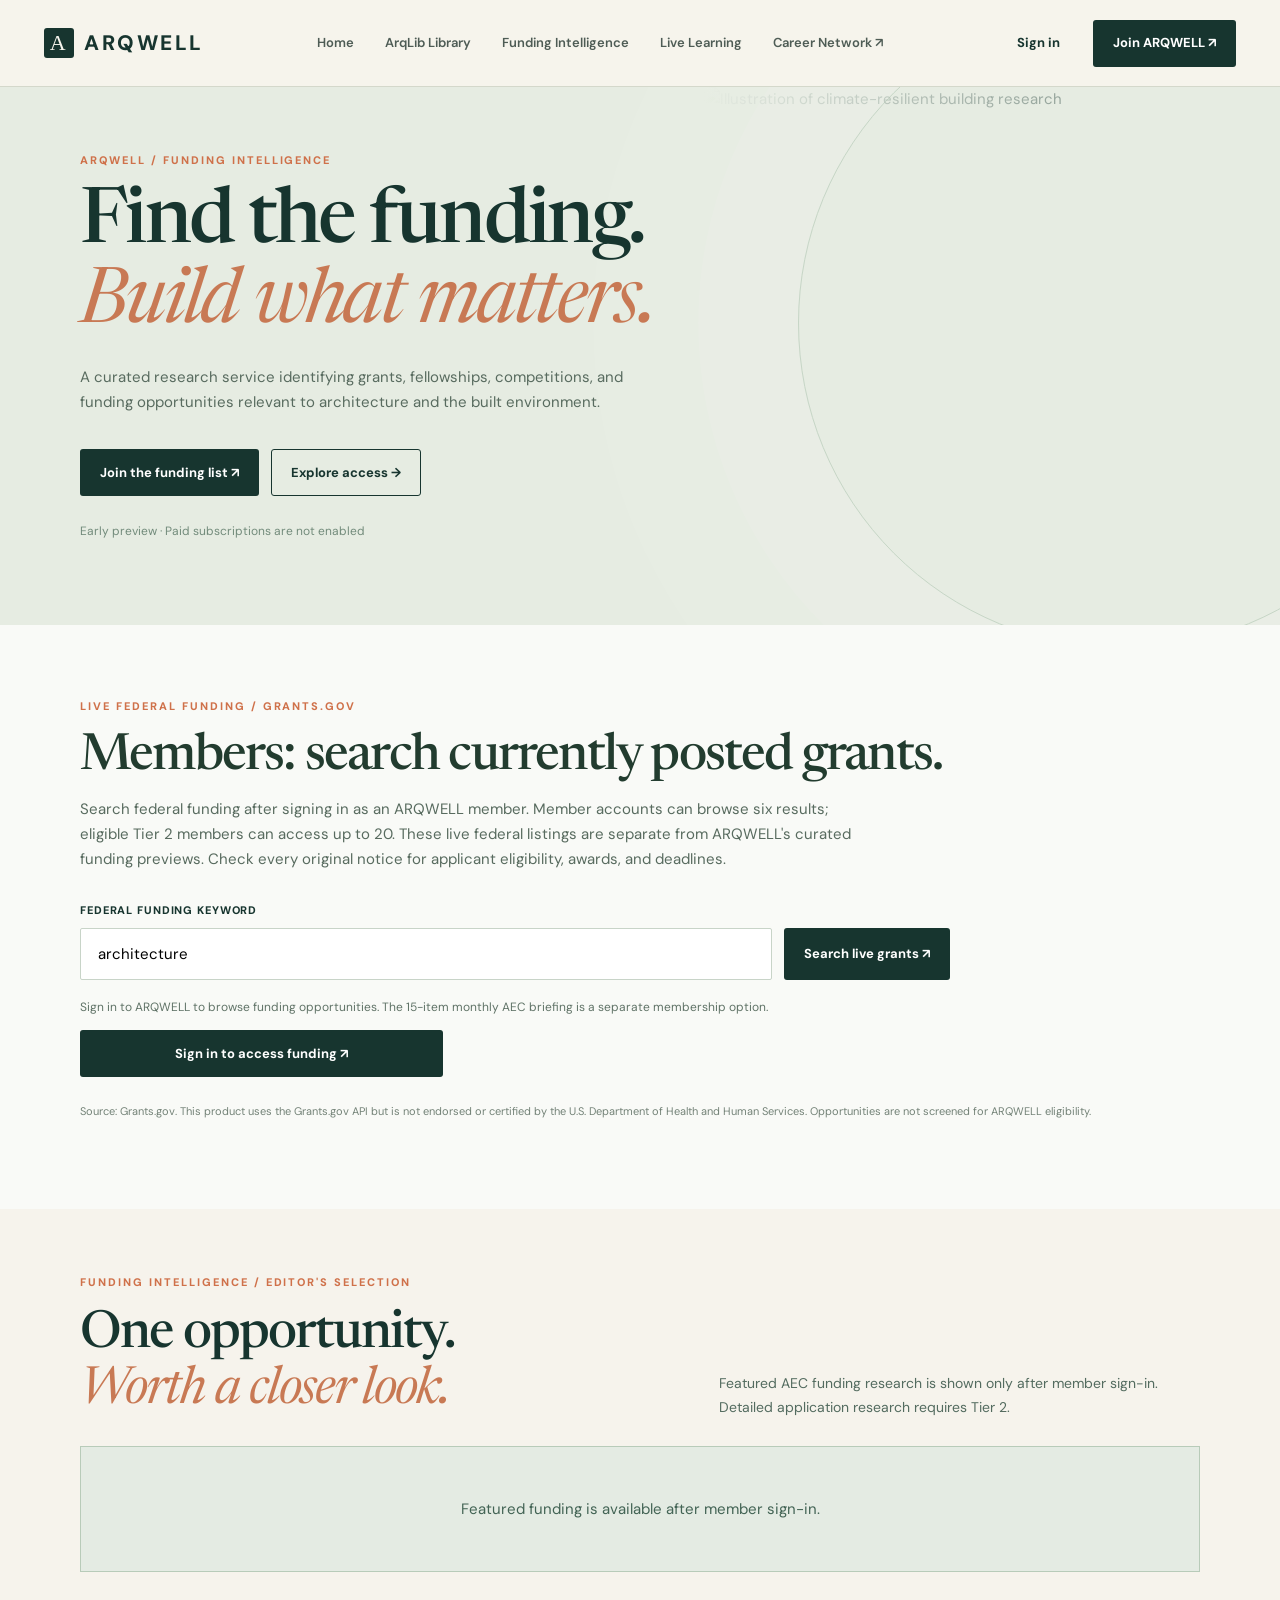
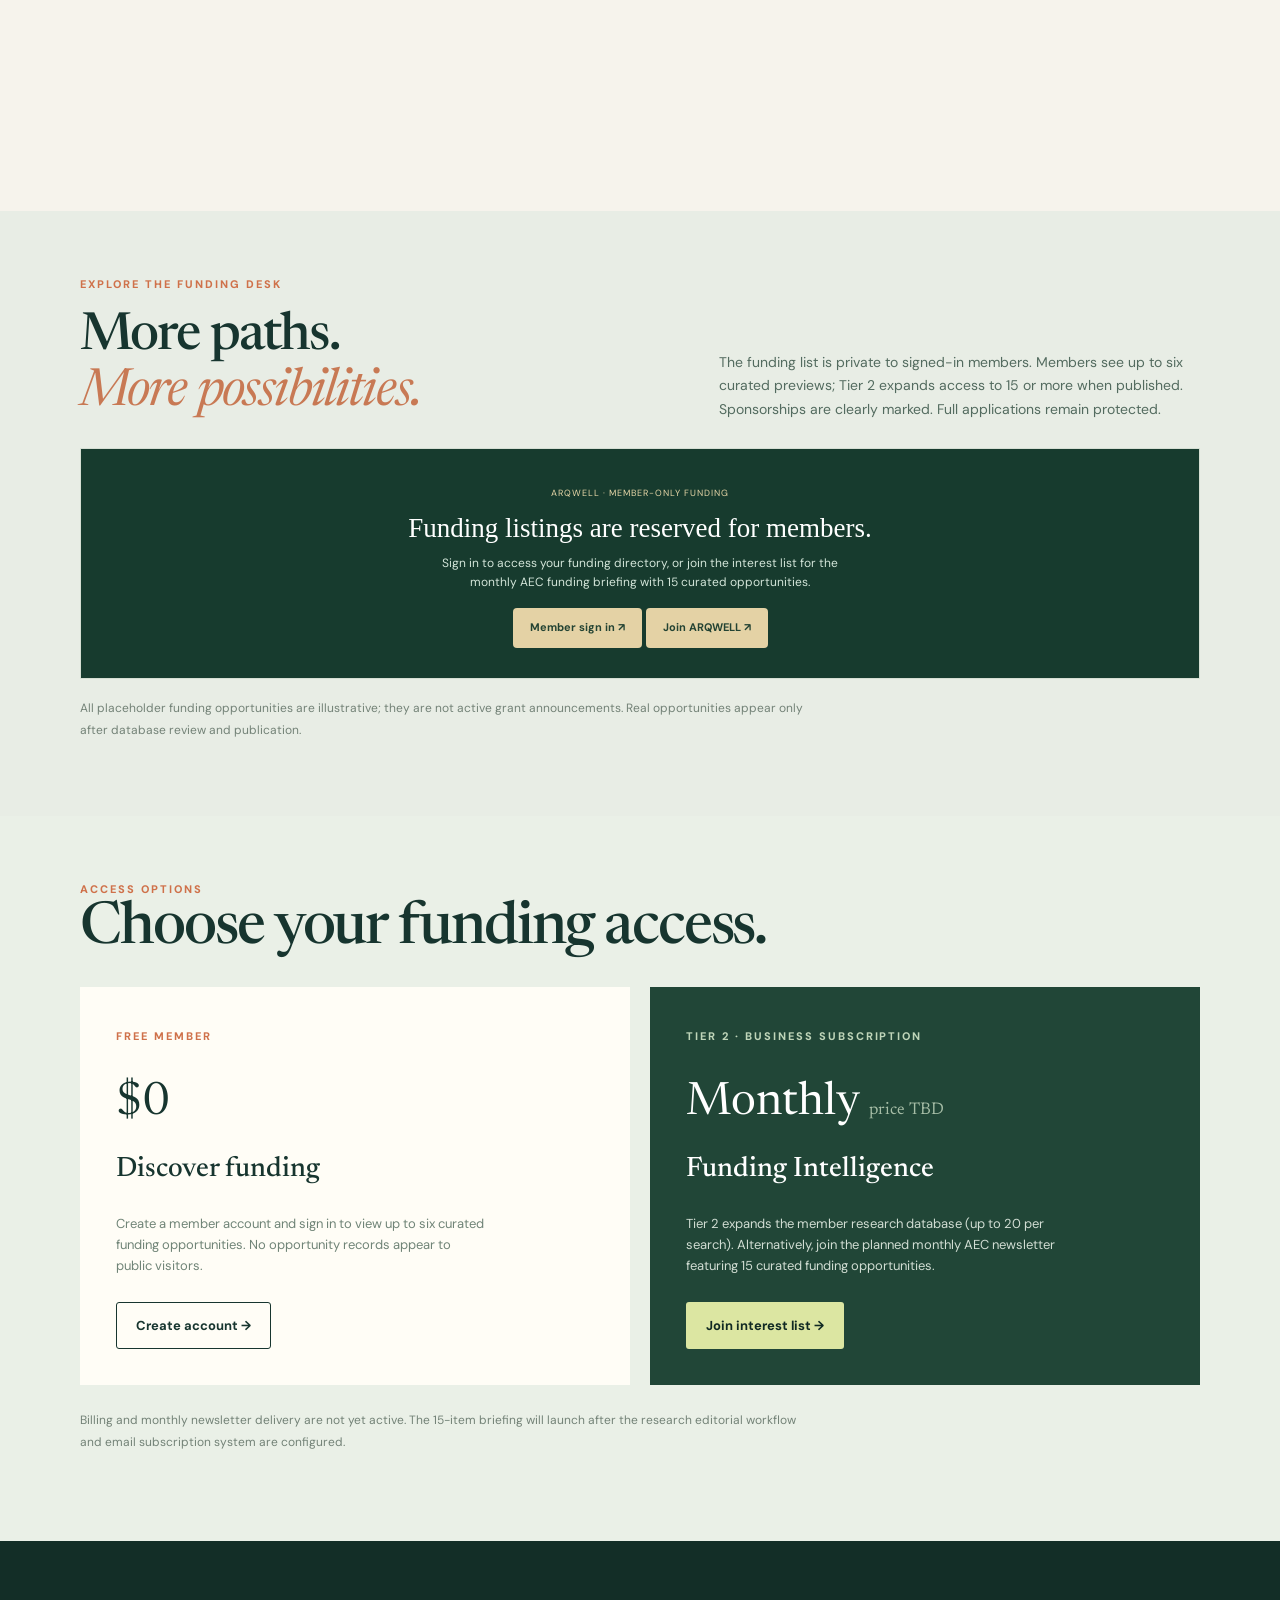
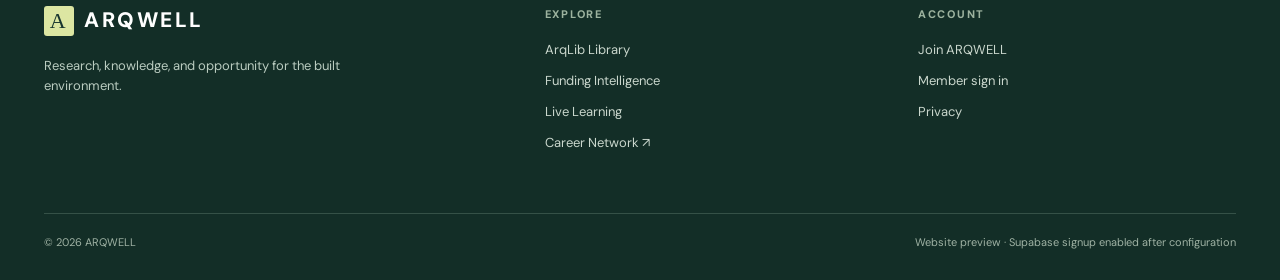
==== commit 33f080b8: "Restrict funding listings to signed-in members; preserve public project ads and plan 15-item monthly" ====
--- a/funding.html
+++ b/funding.html
@@ -1,2 +1,2 @@
 <!DOCTYPE html>
-<html lang="en"><head><meta charset="utf-8"/><meta content="width=device-width, initial-scale=1" name="viewport"/><meta content="A curated AEC funding research and newsletter subscription offering." name="description"/><title>Funding Intelligence — ARQWELL</title><link href="assets/styles.css" rel="stylesheet"/><style>.funding-locked-previews{display:grid;grid-template-columns:repeat(3,minmax(0,1fr));gap:12px;margin-top:14px}.funding-locked-card{min-height:120px}.funding-locked-content{filter:blur(5px);user-select:none}.funding-locked-note{font-size:13px;margin:14px 0}.funding-locked-card strong{display:block;color:#2e6043;font-size:12px;margin-top:15px}@media(max-width:720px){.funding-locked-previews{grid-template-columns:1fr}}</style></head><body data-page="funding"><header class="site-header"><div class="container header-inner"><a class="brand" href="index.html"><span class="brand-symbol">A</span> ARQWELL</a><nav aria-label="Primary" class="nav" id="primary-nav"><a href="index.html">Home</a><a href="library.html">ArqLib Library</a><a href="funding.html">Funding Intelligence</a><a href="learning.html">Live Learning</a><a href="https://arqwell.net/" rel="noopener" target="_blank">Career Network ↗</a></nav><div class="header-actions"><a class="button button-plain small-signin" href="signin.html">Sign in</a><a class="button button-primary" href="register.html">Join ARQWELL ↗</a><button aria-controls="primary-nav" aria-expanded="false" aria-label="Toggle navigation" class="menu-toggle" type="button">☰</button></div></div></header><main><section class="funding-hero page-top"><div class="funding-hero-image" data-hero-media="funding"><img alt="Illustration of climate-resilient building research" class="hero-photo" src="assets/media/funding-resilience.svg"/><video autoplay="" class="hero-video" hidden="" loop="" muted="" playsinline="" poster="assets/media/funding-resilience.svg" preload="metadata"><source src="assets/media/arqwell-motion.mp4" type="video/mp4"/></video></div><div class="container"><div class="eyebrow">ARQWELL / FUNDING INTELLIGENCE</div><h1>Find the funding.<br/><em>Build what matters.</em></h1><p class="lead">A curated research service identifying grants, fellowships, competitions, and funding opportunities relevant to architecture and the built environment.</p><div class="cta-row"><a class="button button-primary" href="register.html?interest=funding">Join the funding list ↗</a><a class="button button-outline" href="#plans">Explore access →</a></div><p class="preview-tag">Early preview · Paid subscriptions are not enabled</p></div></section><section class="section live-data-section" id="live-grants"><div class="container"><span class="eyebrow">LIVE FEDERAL FUNDING / GRANTS.GOV</span><h2>Search currently posted grants.</h2><p>Search the official Grants.gov database by subject. Visitors and free members see up to six listings; eligible Tier 2 members see up to 20. These live federal listings are separate from ARQWELL's curated funding previews. Check every original notice for applicant eligibility, awards, and deadlines.</p><form id="live-grants-search" class="live-source-search"><label for="live-grants-query">Federal funding keyword</label><div><input id="live-grants-query" type="search" placeholder="Architecture, housing, workforce, research…" value="architecture" required maxlength="70"/><button class="button button-primary" type="submit">Search live grants ↗</button></div></form><p id="live-grants-status" role="status" aria-live="polite">Checking federal opportunities…</p><div id="live-grants-list" class="live-results-grid"></div><p class="disclaimer">Source: Grants.gov. This product uses the Grants.gov API but is not endorsed or certified by the U.S. Department of Health and Human Services. Opportunities are not screened for ARQWELL eligibility.</p></div></section><section class="section feature-one-intro" id="opportunities"><div class="container"><div class="eyebrow">FUNDING INTELLIGENCE / EDITOR'S SELECTION</div><div class="funding-showcase-heading"><h2>One opportunity.<br/><em>Worth a closer look.</em></h2><p>One featured funding prospect, selected from the ARQWELL funding records. You can read the public summary below; the complete record requires subscriber access.</p></div><div aria-live="polite" class="featured-funding-host" id="arqwell-featured-funding"></div></div></section><section class="section expanded-funding-section" id="funding-expanded"><div class="container"><div class="eyebrow">EXPLORE THE FUNDING DESK</div><div class="funding-showcase-heading"><h2>More paths.<br/><em>More possibilities.</em></h2><p>Explore six visible opportunities, with additional records blurred below the first two rows until Tier 2 membership is active. Sponsorships are clearly marked. Full applications remain protected.</p></div><div aria-live="off" class="funding-full-host" id="arqwell-funding-full"></div><p class="disclaimer funding-demo-disclaimer">All placeholder funding opportunities are illustrative; they are not active grant announcements. Real opportunities appear only after database review and publication.</p></div></section><section class="section plans-section" id="plans"><div class="container"><div class="eyebrow">ACCESS OPTIONS</div><h2>Explore first. Go deeper later.</h2><div class="plans-grid"><div class="plan"><span class="eyebrow">FREE MEMBER</span><div class="price">$0</div><h3>Discover funding</h3><p>Six visible funding opportunities for visitors and free members. Additional rows are blurred. Full application details require a paid subscription.</p><a class="button button-outline" href="register.html?interest=funding">Create account →</a></div><div class="plan dark-plan"><span class="eyebrow">TIER 2 · BUSINESS SUBSCRIPTION</span><div class="price">Monthly <small>price TBD</small></div><h3>Funding Intelligence</h3><p>Tier 2 access to 15 or more opportunities when available (up to 20 per search), plus expanded research and a planned business newsletter.</p><a class="button button-light" href="register.html?interest=funding">Join interest list →</a></div></div><p class="disclaimer">This is a concept preview. No grants are being advertised as currently open and no payment is collected. Stripe billing and server-side Supabase subscription checks must be configured before launch.</p></div></section></main><div aria-labelledby="learning-promo-title" aria-modal="true" class="learning-promo" hidden="" id="learning-promo" role="dialog"><div class="learning-promo-card"><button aria-label="Close learning invitation" class="learning-promo-close" data-learning-close="" type="button">×</button><div class="eyebrow">ARQWELL 101 / NEXT SESSION</div><div class="learning-promo-grid"><div><h2 id="learning-promo-title">Join a live learning session.</h2><span class="learning-fee is-free" id="learning-promo-price">Free</span><p class="learning-date" id="learning-promo-time"></p><p id="learning-promo-summary"></p><p class="learning-example" id="learning-promo-demo">Preview only · this session is not scheduled</p><a class="button button-primary" hidden="" href="#" id="learning-promo-cta">View registration ↗</a><a class="text-inline-link" href="learning.html">All learning sessions →</a></div><div class="learning-promo-illustration"><span>ARQWELL</span><strong>101</strong><small>THE OPEN STUDIO</small></div></div><label class="learning-dismiss-note"><input checked="" id="learning-promo-dontshow" type="checkbox"/> Dismiss this invitation for this browsing session</label></div></div><div aria-labelledby="paywall-title" aria-modal="true" class="funding-paywall-modal" hidden="" id="funding-paywall" role="dialog"><div class="funding-paywall-content"><button aria-label="Close membership window" class="paywall-close" id="paywall-close" type="button">×</button><div class="eyebrow">SUBSCRIBER ACCESS / ARQWELL</div><div aria-hidden="true" class="paywall-lock">↗</div><h2 id="paywall-title">Research, with the details.</h2><p class="paywall-context">You selected <strong id="paywall-opportunity">this opportunity</strong>.</p><p>Full eligibility, the application source, award details, deadlines, and ARQWELL's research notes are reserved for Funding Intelligence subscribers.</p><div class="paywall-divider"></div><p class="paywall-status">Subscriptions are not yet active. Join the interest list for launch updates.</p><a class="button button-primary" href="register.html?interest=funding">Join the funding interest list ↗</a><a class="paywall-secondary-link" href="#plans" id="paywall-plans" onclick="document.getElementById('funding-paywall').hidden=true;document.body.classList.remove('modal-open')">Compare access options →</a></div></div><footer class="site-footer"><div class="container"><div class="footer-grid"><div><a class="brand" href="index.html"><span class="brand-symbol light">A</span> ARQWELL</a><p class="footer-intro">Research, knowledge, and opportunity for the built environment.</p></div><div><div class="footer-title">Explore</div><div class="footer-links"><a href="library.html">ArqLib Library</a><a href="funding.html">Funding Intelligence</a><a href="learning.html">Live Learning</a><a href="https://arqwell.net/" rel="noopener" target="_blank">Career Network ↗</a></div></div><div><div class="footer-title">Account</div><div class="footer-links"><a href="register.html">Join ARQWELL</a><a href="signin.html">Member sign in</a><a href="privacy.html">Privacy</a></div></div></div><div class="footer-bottom"><span>© <span data-year="">2026</span> ARQWELL</span><span>Website preview · Supabase signup enabled after configuration</span></div></div></footer><script src="assets/config.js"></script><script src="assets/live-grants-search.js" defer></script><script src="assets/hero-media-config.js"></script><script defer="" src="https://cdn.jsdelivr.net/npm/@supabase/supabase-js@2/dist/umd/supabase.min.js"></script><script defer="" src="assets/library-seed.js"></script><script defer="" src="assets/site.js"></script><script defer="" src="assets/features.js"></script><script defer="" src="assets/hero-media.js"></script><script defer="" src="assets/member-menu.js"></script><script defer="" src="assets/learning-config.js"></script><script defer="" src="assets/learning.js"></script><script src="assets/funding-widgets-init.js" type="module"></script></body></html>+<html lang="en"><head><meta charset="utf-8"/><meta content="width=device-width, initial-scale=1" name="viewport"/><meta content="A curated AEC funding research and newsletter subscription offering." name="description"/><title>Funding Intelligence — ARQWELL</title><link href="assets/styles.css" rel="stylesheet"/><style>.funding-locked-previews{display:grid;grid-template-columns:repeat(3,minmax(0,1fr));gap:12px;margin-top:14px}.funding-locked-card{min-height:120px}.funding-locked-content{filter:blur(5px);user-select:none}.funding-locked-note{font-size:13px;margin:14px 0}.funding-locked-card strong{display:block;color:#2e6043;font-size:12px;margin-top:15px}@media(max-width:720px){.funding-locked-previews{grid-template-columns:1fr}}</style></head><body data-page="funding"><header class="site-header"><div class="container header-inner"><a class="brand" href="index.html"><span class="brand-symbol">A</span> ARQWELL</a><nav aria-label="Primary" class="nav" id="primary-nav"><a href="index.html">Home</a><a href="library.html">ArqLib Library</a><a href="funding.html">Funding Intelligence</a><a href="learning.html">Live Learning</a><a href="https://arqwell.net/" rel="noopener" target="_blank">Career Network ↗</a></nav><div class="header-actions"><a class="button button-plain small-signin" href="signin.html">Sign in</a><a class="button button-primary" href="register.html">Join ARQWELL ↗</a><button aria-controls="primary-nav" aria-expanded="false" aria-label="Toggle navigation" class="menu-toggle" type="button">☰</button></div></div></header><main><section class="funding-hero page-top"><div class="funding-hero-image" data-hero-media="funding"><img alt="Illustration of climate-resilient building research" class="hero-photo" src="assets/media/funding-resilience.svg"/><video autoplay="" class="hero-video" hidden="" loop="" muted="" playsinline="" poster="assets/media/funding-resilience.svg" preload="metadata"><source src="assets/media/arqwell-motion.mp4" type="video/mp4"/></video></div><div class="container"><div class="eyebrow">ARQWELL / FUNDING INTELLIGENCE</div><h1>Find the funding.<br/><em>Build what matters.</em></h1><p class="lead">A curated research service identifying grants, fellowships, competitions, and funding opportunities relevant to architecture and the built environment.</p><div class="cta-row"><a class="button button-primary" href="register.html?interest=funding">Join the funding list ↗</a><a class="button button-outline" href="#plans">Explore access →</a></div><p class="preview-tag">Early preview · Paid subscriptions are not enabled</p></div></section><section class="section live-data-section" id="live-grants"><div class="container"><span class="eyebrow">LIVE FEDERAL FUNDING / GRANTS.GOV</span><h2>Members: search currently posted grants.</h2><p>Search federal funding after signing in as an ARQWELL member. Member accounts can browse six results; eligible Tier 2 members can access up to 20. These live federal listings are separate from ARQWELL's curated funding previews. Check every original notice for applicant eligibility, awards, and deadlines.</p><form id="live-grants-search" class="live-source-search"><label for="live-grants-query">Federal funding keyword</label><div><input id="live-grants-query" type="search" placeholder="Architecture, housing, workforce, research…" value="architecture" required maxlength="70"/><button class="button button-primary" type="submit">Search live grants ↗</button></div></form><p id="live-grants-status" role="status" aria-live="polite">Sign in to explore member funding opportunities.</p><div id="live-grants-list" class="live-results-grid"></div><p class="disclaimer">Source: Grants.gov. This product uses the Grants.gov API but is not endorsed or certified by the U.S. Department of Health and Human Services. Opportunities are not screened for ARQWELL eligibility.</p></div></section><section class="section feature-one-intro" id="opportunities"><div class="container"><div class="eyebrow">FUNDING INTELLIGENCE / EDITOR'S SELECTION</div><div class="funding-showcase-heading"><h2>One opportunity.<br/><em>Worth a closer look.</em></h2><p>Featured AEC funding research is shown only after member sign-in. Detailed application research requires Tier 2.</p></div><div aria-live="polite" class="featured-funding-host" id="arqwell-featured-funding"></div></div></section><section class="section expanded-funding-section" id="funding-expanded"><div class="container"><div class="eyebrow">EXPLORE THE FUNDING DESK</div><div class="funding-showcase-heading"><h2>More paths.<br/><em>More possibilities.</em></h2><p>The funding list is private to signed-in members. Members see up to six curated previews; Tier 2 expands access to 15 or more when published. Sponsorships are clearly marked. Full applications remain protected.</p></div><div aria-live="off" class="funding-full-host" id="arqwell-funding-full"></div><p class="disclaimer funding-demo-disclaimer">All placeholder funding opportunities are illustrative; they are not active grant announcements. Real opportunities appear only after database review and publication.</p></div></section><section class="section plans-section" id="plans"><div class="container"><div class="eyebrow">ACCESS OPTIONS</div><h2>Choose your funding access.</h2><div class="plans-grid"><div class="plan"><span class="eyebrow">FREE MEMBER</span><div class="price">$0</div><h3>Discover funding</h3><p>Create a member account and sign in to view up to six curated funding opportunities. No opportunity records appear to public visitors.</p><a class="button button-outline" href="register.html?interest=funding">Create account →</a></div><div class="plan dark-plan"><span class="eyebrow">TIER 2 · BUSINESS SUBSCRIPTION</span><div class="price">Monthly <small>price TBD</small></div><h3>Funding Intelligence</h3><p>Tier 2 expands the member research database (up to 20 per search). Alternatively, join the planned monthly AEC newsletter featuring 15 curated funding opportunities.</p><a class="button button-light" href="register.html?interest=funding">Join interest list →</a></div></div><p class="disclaimer">Billing and monthly newsletter delivery are not yet active. The 15-item briefing will launch after the research editorial workflow and email subscription system are configured.</p></div></section></main><div aria-labelledby="learning-promo-title" aria-modal="true" class="learning-promo" hidden="" id="learning-promo" role="dialog"><div class="learning-promo-card"><button aria-label="Close learning invitation" class="learning-promo-close" data-learning-close="" type="button">×</button><div class="eyebrow">ARQWELL 101 / NEXT SESSION</div><div class="learning-promo-grid"><div><h2 id="learning-promo-title">Join a live learning session.</h2><span class="learning-fee is-free" id="learning-promo-price">Free</span><p class="learning-date" id="learning-promo-time"></p><p id="learning-promo-summary"></p><p class="learning-example" id="learning-promo-demo">Preview only · this session is not scheduled</p><a class="button button-primary" hidden="" href="#" id="learning-promo-cta">View registration ↗</a><a class="text-inline-link" href="learning.html">All learning sessions →</a></div><div class="learning-promo-illustration"><span>ARQWELL</span><strong>101</strong><small>THE OPEN STUDIO</small></div></div><label class="learning-dismiss-note"><input checked="" id="learning-promo-dontshow" type="checkbox"/> Dismiss this invitation for this browsing session</label></div></div><div aria-labelledby="paywall-title" aria-modal="true" class="funding-paywall-modal" hidden="" id="funding-paywall" role="dialog"><div class="funding-paywall-content"><button aria-label="Close membership window" class="paywall-close" id="paywall-close" type="button">×</button><div class="eyebrow">SUBSCRIBER ACCESS / ARQWELL</div><div aria-hidden="true" class="paywall-lock">↗</div><h2 id="paywall-title">Research, with the details.</h2><p class="paywall-context">You selected <strong id="paywall-opportunity">this opportunity</strong>.</p><p>Full eligibility, the application source, award details, deadlines, and ARQWELL's research notes are reserved for Funding Intelligence subscribers.</p><div class="paywall-divider"></div><p class="paywall-status">Subscriptions are not yet active. Join the interest list for launch updates.</p><a class="button button-primary" href="register.html?interest=funding">Join the funding interest list ↗</a><a class="paywall-secondary-link" href="#plans" id="paywall-plans" onclick="document.getElementById('funding-paywall').hidden=true;document.body.classList.remove('modal-open')">Compare access options →</a></div></div><footer class="site-footer"><div class="container"><div class="footer-grid"><div><a class="brand" href="index.html"><span class="brand-symbol light">A</span> ARQWELL</a><p class="footer-intro">Research, knowledge, and opportunity for the built environment.</p></div><div><div class="footer-title">Explore</div><div class="footer-links"><a href="library.html">ArqLib Library</a><a href="funding.html">Funding Intelligence</a><a href="learning.html">Live Learning</a><a href="https://arqwell.net/" rel="noopener" target="_blank">Career Network ↗</a></div></div><div><div class="footer-title">Account</div><div class="footer-links"><a href="register.html">Join ARQWELL</a><a href="signin.html">Member sign in</a><a href="privacy.html">Privacy</a></div></div></div><div class="footer-bottom"><span>© <span data-year="">2026</span> ARQWELL</span><span>Website preview · Supabase signup enabled after configuration</span></div></div></footer><script src="assets/config.js"></script><script src="assets/live-grants-search.js" defer></script><script src="assets/hero-media-config.js"></script><script defer="" src="https://cdn.jsdelivr.net/npm/@supabase/supabase-js@2/dist/umd/supabase.min.js"></script><script defer="" src="assets/library-seed.js"></script><script defer="" src="assets/site.js"></script><script defer="" src="assets/features.js"></script><script defer="" src="assets/hero-media.js"></script><script defer="" src="assets/member-menu.js"></script><script defer="" src="assets/learning-config.js"></script><script defer="" src="assets/learning.js"></script><script src="assets/funding-widgets-init.js" type="module"></script></body></html>
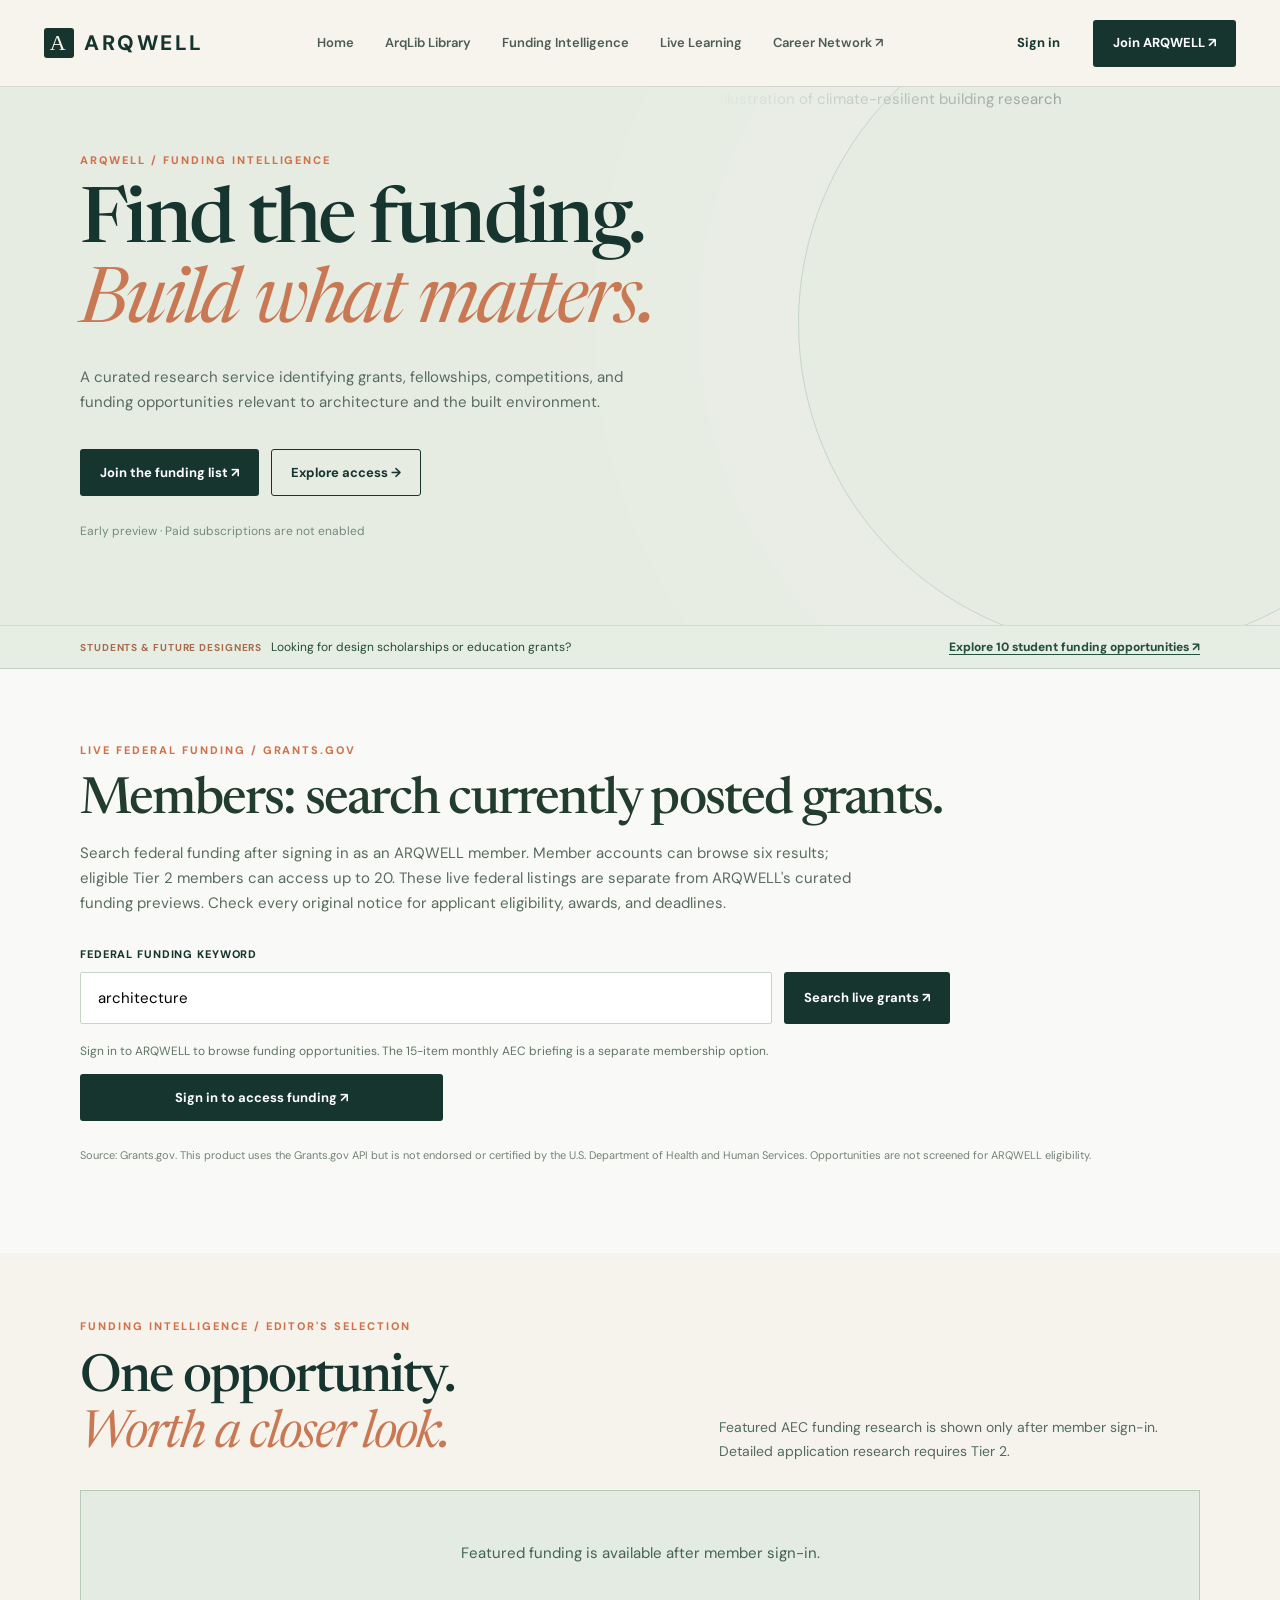
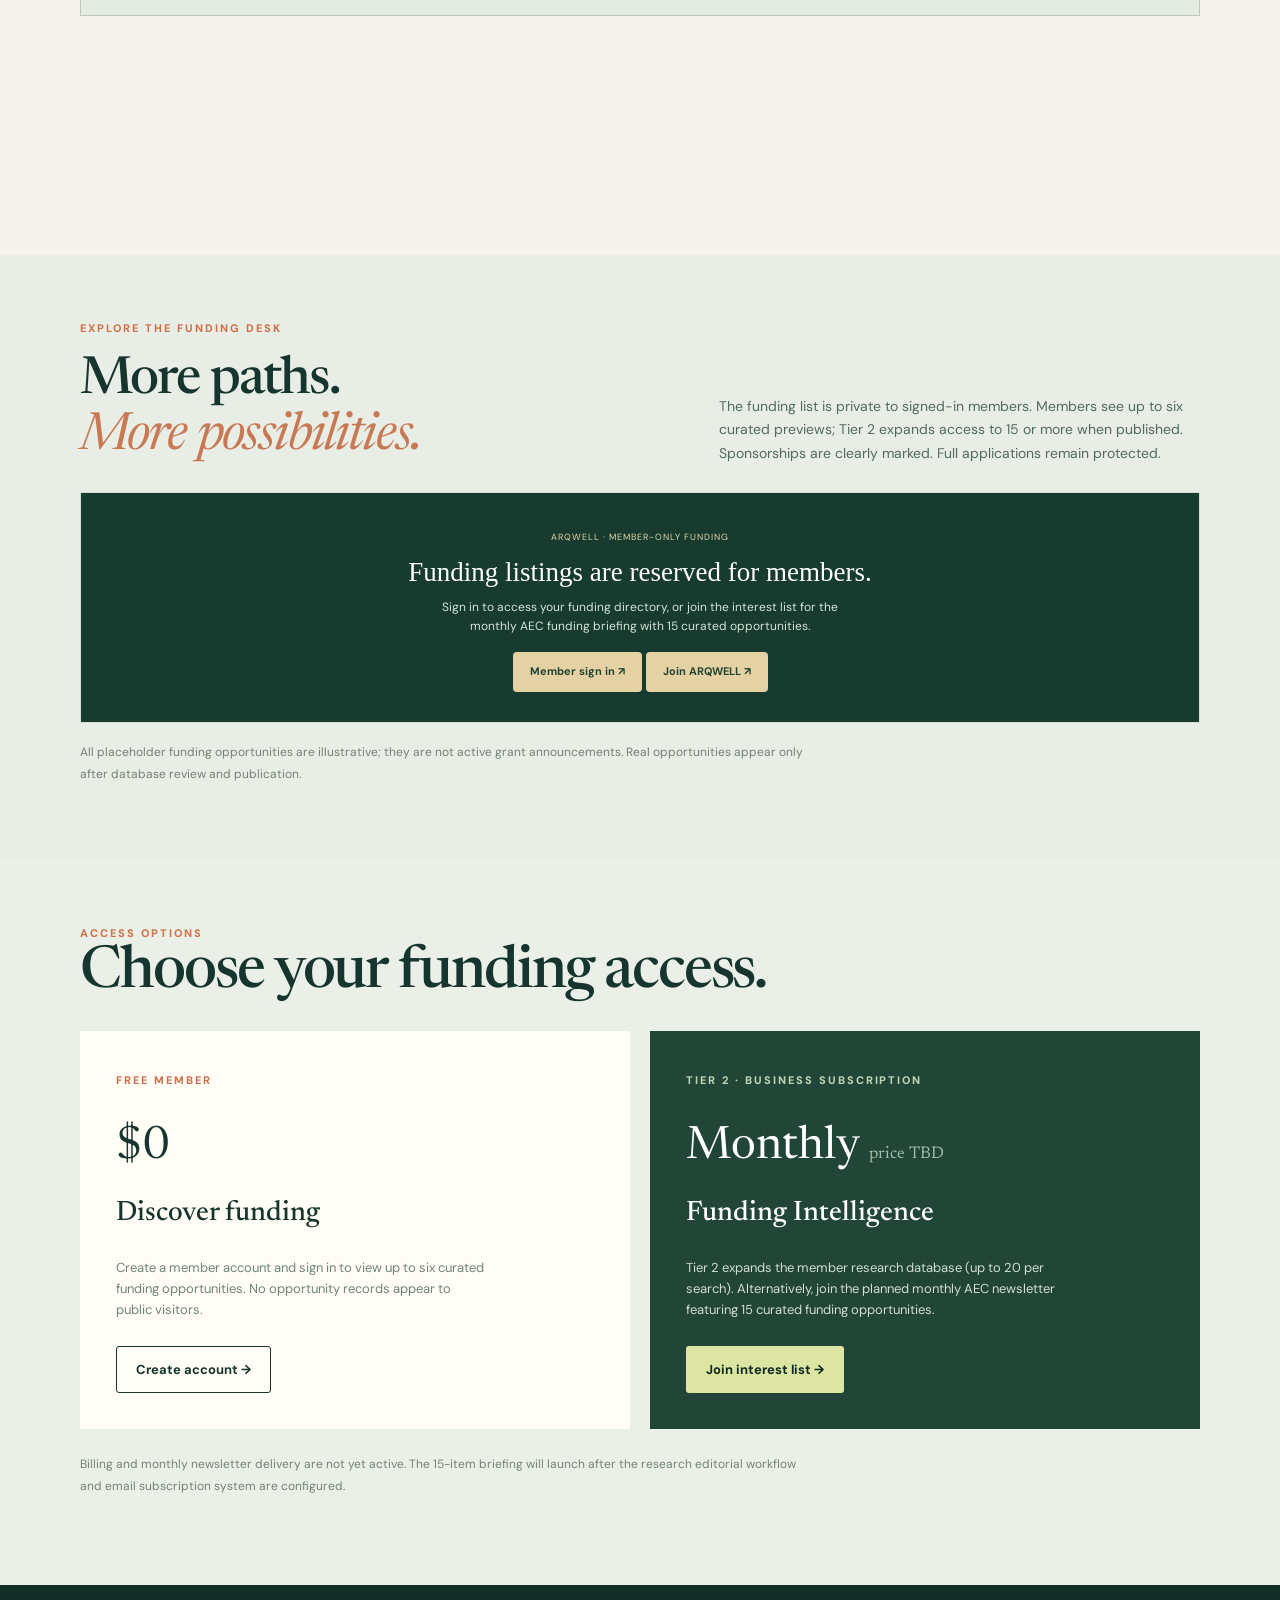
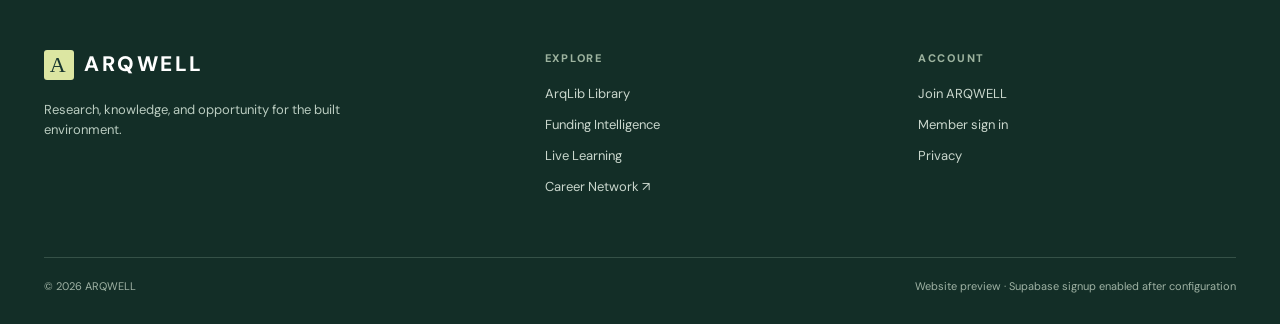
==== commit 748d2b53: "Add slim student scholarships invitation bar below Funding Intelligence hero" ====
--- a/funding.html
+++ b/funding.html
@@ -1,2 +1,2 @@
 <!DOCTYPE html>
-<html lang="en"><head><meta charset="utf-8"/><meta content="width=device-width, initial-scale=1" name="viewport"/><meta content="A curated AEC funding research and newsletter subscription offering." name="description"/><title>Funding Intelligence — ARQWELL</title><link href="assets/styles.css" rel="stylesheet"/><style>.funding-locked-previews{display:grid;grid-template-columns:repeat(3,minmax(0,1fr));gap:12px;margin-top:14px}.funding-locked-card{min-height:120px}.funding-locked-content{filter:blur(5px);user-select:none}.funding-locked-note{font-size:13px;margin:14px 0}.funding-locked-card strong{display:block;color:#2e6043;font-size:12px;margin-top:15px}@media(max-width:720px){.funding-locked-previews{grid-template-columns:1fr}}</style></head><body data-page="funding"><header class="site-header"><div class="container header-inner"><a class="brand" href="index.html"><span class="brand-symbol">A</span> ARQWELL</a><nav aria-label="Primary" class="nav" id="primary-nav"><a href="index.html">Home</a><a href="library.html">ArqLib Library</a><a href="funding.html">Funding Intelligence</a><a href="learning.html">Live Learning</a><a href="https://arqwell.net/" rel="noopener" target="_blank">Career Network ↗</a></nav><div class="header-actions"><a class="button button-plain small-signin" href="signin.html">Sign in</a><a class="button button-primary" href="register.html">Join ARQWELL ↗</a><button aria-controls="primary-nav" aria-expanded="false" aria-label="Toggle navigation" class="menu-toggle" type="button">☰</button></div></div></header><main><section class="funding-hero page-top"><div class="funding-hero-image" data-hero-media="funding"><img alt="Illustration of climate-resilient building research" class="hero-photo" src="assets/media/funding-resilience.svg"/><video autoplay="" class="hero-video" hidden="" loop="" muted="" playsinline="" poster="assets/media/funding-resilience.svg" preload="metadata"><source src="assets/media/arqwell-motion.mp4" type="video/mp4"/></video></div><div class="container"><div class="eyebrow">ARQWELL / FUNDING INTELLIGENCE</div><h1>Find the funding.<br/><em>Build what matters.</em></h1><p class="lead">A curated research service identifying grants, fellowships, competitions, and funding opportunities relevant to architecture and the built environment.</p><div class="cta-row"><a class="button button-primary" href="register.html?interest=funding">Join the funding list ↗</a><a class="button button-outline" href="#plans">Explore access →</a></div><p class="preview-tag">Early preview · Paid subscriptions are not enabled</p></div></section><section class="section live-data-section" id="live-grants"><div class="container"><span class="eyebrow">LIVE FEDERAL FUNDING / GRANTS.GOV</span><h2>Members: search currently posted grants.</h2><p>Search federal funding after signing in as an ARQWELL member. Member accounts can browse six results; eligible Tier 2 members can access up to 20. These live federal listings are separate from ARQWELL's curated funding previews. Check every original notice for applicant eligibility, awards, and deadlines.</p><form id="live-grants-search" class="live-source-search"><label for="live-grants-query">Federal funding keyword</label><div><input id="live-grants-query" type="search" placeholder="Architecture, housing, workforce, research…" value="architecture" required maxlength="70"/><button class="button button-primary" type="submit">Search live grants ↗</button></div></form><p id="live-grants-status" role="status" aria-live="polite">Sign in to explore member funding opportunities.</p><div id="live-grants-list" class="live-results-grid"></div><p class="disclaimer">Source: Grants.gov. This product uses the Grants.gov API but is not endorsed or certified by the U.S. Department of Health and Human Services. Opportunities are not screened for ARQWELL eligibility.</p></div></section><section class="section feature-one-intro" id="opportunities"><div class="container"><div class="eyebrow">FUNDING INTELLIGENCE / EDITOR'S SELECTION</div><div class="funding-showcase-heading"><h2>One opportunity.<br/><em>Worth a closer look.</em></h2><p>Featured AEC funding research is shown only after member sign-in. Detailed application research requires Tier 2.</p></div><div aria-live="polite" class="featured-funding-host" id="arqwell-featured-funding"></div></div></section><section class="section expanded-funding-section" id="funding-expanded"><div class="container"><div class="eyebrow">EXPLORE THE FUNDING DESK</div><div class="funding-showcase-heading"><h2>More paths.<br/><em>More possibilities.</em></h2><p>The funding list is private to signed-in members. Members see up to six curated previews; Tier 2 expands access to 15 or more when published. Sponsorships are clearly marked. Full applications remain protected.</p></div><div aria-live="off" class="funding-full-host" id="arqwell-funding-full"></div><p class="disclaimer funding-demo-disclaimer">All placeholder funding opportunities are illustrative; they are not active grant announcements. Real opportunities appear only after database review and publication.</p></div></section><section class="section plans-section" id="plans"><div class="container"><div class="eyebrow">ACCESS OPTIONS</div><h2>Choose your funding access.</h2><div class="plans-grid"><div class="plan"><span class="eyebrow">FREE MEMBER</span><div class="price">$0</div><h3>Discover funding</h3><p>Create a member account and sign in to view up to six curated funding opportunities. No opportunity records appear to public visitors.</p><a class="button button-outline" href="register.html?interest=funding">Create account →</a></div><div class="plan dark-plan"><span class="eyebrow">TIER 2 · BUSINESS SUBSCRIPTION</span><div class="price">Monthly <small>price TBD</small></div><h3>Funding Intelligence</h3><p>Tier 2 expands the member research database (up to 20 per search). Alternatively, join the planned monthly AEC newsletter featuring 15 curated funding opportunities.</p><a class="button button-light" href="register.html?interest=funding">Join interest list →</a></div></div><p class="disclaimer">Billing and monthly newsletter delivery are not yet active. The 15-item briefing will launch after the research editorial workflow and email subscription system are configured.</p></div></section></main><div aria-labelledby="learning-promo-title" aria-modal="true" class="learning-promo" hidden="" id="learning-promo" role="dialog"><div class="learning-promo-card"><button aria-label="Close learning invitation" class="learning-promo-close" data-learning-close="" type="button">×</button><div class="eyebrow">ARQWELL 101 / NEXT SESSION</div><div class="learning-promo-grid"><div><h2 id="learning-promo-title">Join a live learning session.</h2><span class="learning-fee is-free" id="learning-promo-price">Free</span><p class="learning-date" id="learning-promo-time"></p><p id="learning-promo-summary"></p><p class="learning-example" id="learning-promo-demo">Preview only · this session is not scheduled</p><a class="button button-primary" hidden="" href="#" id="learning-promo-cta">View registration ↗</a><a class="text-inline-link" href="learning.html">All learning sessions →</a></div><div class="learning-promo-illustration"><span>ARQWELL</span><strong>101</strong><small>THE OPEN STUDIO</small></div></div><label class="learning-dismiss-note"><input checked="" id="learning-promo-dontshow" type="checkbox"/> Dismiss this invitation for this browsing session</label></div></div><div aria-labelledby="paywall-title" aria-modal="true" class="funding-paywall-modal" hidden="" id="funding-paywall" role="dialog"><div class="funding-paywall-content"><button aria-label="Close membership window" class="paywall-close" id="paywall-close" type="button">×</button><div class="eyebrow">SUBSCRIBER ACCESS / ARQWELL</div><div aria-hidden="true" class="paywall-lock">↗</div><h2 id="paywall-title">Research, with the details.</h2><p class="paywall-context">You selected <strong id="paywall-opportunity">this opportunity</strong>.</p><p>Full eligibility, the application source, award details, deadlines, and ARQWELL's research notes are reserved for Funding Intelligence subscribers.</p><div class="paywall-divider"></div><p class="paywall-status">Subscriptions are not yet active. Join the interest list for launch updates.</p><a class="button button-primary" href="register.html?interest=funding">Join the funding interest list ↗</a><a class="paywall-secondary-link" href="#plans" id="paywall-plans" onclick="document.getElementById('funding-paywall').hidden=true;document.body.classList.remove('modal-open')">Compare access options →</a></div></div><footer class="site-footer"><div class="container"><div class="footer-grid"><div><a class="brand" href="index.html"><span class="brand-symbol light">A</span> ARQWELL</a><p class="footer-intro">Research, knowledge, and opportunity for the built environment.</p></div><div><div class="footer-title">Explore</div><div class="footer-links"><a href="library.html">ArqLib Library</a><a href="funding.html">Funding Intelligence</a><a href="learning.html">Live Learning</a><a href="https://arqwell.net/" rel="noopener" target="_blank">Career Network ↗</a></div></div><div><div class="footer-title">Account</div><div class="footer-links"><a href="register.html">Join ARQWELL</a><a href="signin.html">Member sign in</a><a href="privacy.html">Privacy</a></div></div></div><div class="footer-bottom"><span>© <span data-year="">2026</span> ARQWELL</span><span>Website preview · Supabase signup enabled after configuration</span></div></div></footer><script src="assets/config.js"></script><script src="assets/live-grants-search.js" defer></script><script src="assets/hero-media-config.js"></script><script defer="" src="https://cdn.jsdelivr.net/npm/@supabase/supabase-js@2/dist/umd/supabase.min.js"></script><script defer="" src="assets/library-seed.js"></script><script defer="" src="assets/site.js"></script><script defer="" src="assets/features.js"></script><script defer="" src="assets/hero-media.js"></script><script defer="" src="assets/member-menu.js"></script><script defer="" src="assets/learning-config.js"></script><script defer="" src="assets/learning.js"></script><script src="assets/funding-widgets-init.js" type="module"></script></body></html>+<html lang="en"><head><meta charset="utf-8"/><meta content="width=device-width, initial-scale=1" name="viewport"/><meta content="A curated AEC funding research and newsletter subscription offering." name="description"/><title>Funding Intelligence — ARQWELL</title><link href="assets/styles.css" rel="stylesheet"/><style>.funding-locked-previews{display:grid;grid-template-columns:repeat(3,minmax(0,1fr));gap:12px;margin-top:14px}.funding-locked-card{min-height:120px}.funding-locked-content{filter:blur(5px);user-select:none}.funding-locked-note{font-size:13px;margin:14px 0}.funding-locked-card strong{display:block;color:#2e6043;font-size:12px;margin-top:15px}@media(max-width:720px){.funding-locked-previews{grid-template-columns:1fr}}</style><style>.student-funding-link-bar{background:#e6ede3;border-top:1px solid #d0ddce;border-bottom:1px solid #c3d5c2;color:#234a35}.student-funding-link-inner{display:flex;align-items:center;justify-content:space-between;gap:15px;padding-top:12px;padding-bottom:12px;font-size:12px;line-height:1.5}.student-funding-link-inner strong{font-size:10px;letter-spacing:.09em;color:#a86a4a}.student-funding-link-inner a{color:#244f3a;font-weight:800;text-decoration:underline;text-underline-offset:3px;white-space:nowrap}@media(max-width:680px){.student-funding-link-inner{flex-wrap:wrap}.student-funding-link-inner a{white-space:normal}}</style></head><body data-page="funding"><header class="site-header"><div class="container header-inner"><a class="brand" href="index.html"><span class="brand-symbol">A</span> ARQWELL</a><nav aria-label="Primary" class="nav" id="primary-nav"><a href="index.html">Home</a><a href="library.html">ArqLib Library</a><a href="funding.html">Funding Intelligence</a><a href="learning.html">Live Learning</a><a href="https://arqwell.net/" rel="noopener" target="_blank">Career Network ↗</a></nav><div class="header-actions"><a class="button button-plain small-signin" href="signin.html">Sign in</a><a class="button button-primary" href="register.html">Join ARQWELL ↗</a><button aria-controls="primary-nav" aria-expanded="false" aria-label="Toggle navigation" class="menu-toggle" type="button">☰</button></div></div></header><main><section class="funding-hero page-top"><div class="funding-hero-image" data-hero-media="funding"><img alt="Illustration of climate-resilient building research" class="hero-photo" src="assets/media/funding-resilience.svg"/><video autoplay="" class="hero-video" hidden="" loop="" muted="" playsinline="" poster="assets/media/funding-resilience.svg" preload="metadata"><source src="assets/media/arqwell-motion.mp4" type="video/mp4"/></video></div><div class="container"><div class="eyebrow">ARQWELL / FUNDING INTELLIGENCE</div><h1>Find the funding.<br/><em>Build what matters.</em></h1><p class="lead">A curated research service identifying grants, fellowships, competitions, and funding opportunities relevant to architecture and the built environment.</p><div class="cta-row"><a class="button button-primary" href="register.html?interest=funding">Join the funding list ↗</a><a class="button button-outline" href="#plans">Explore access →</a></div><p class="preview-tag">Early preview · Paid subscriptions are not enabled</p></div></section><div class="student-funding-link-bar" role="complementary" aria-label="Student scholarship opportunities"><div class="container student-funding-link-inner"><span><strong>STUDENTS &amp; FUTURE DESIGNERS</strong> &nbsp; Looking for design scholarships or education grants?</span><a href="student-funding.html">Explore 10 student funding opportunities <span aria-hidden="true">↗</span></a></div></div><section class="section live-data-section" id="live-grants"><div class="container"><span class="eyebrow">LIVE FEDERAL FUNDING / GRANTS.GOV</span><h2>Members: search currently posted grants.</h2><p>Search federal funding after signing in as an ARQWELL member. Member accounts can browse six results; eligible Tier 2 members can access up to 20. These live federal listings are separate from ARQWELL's curated funding previews. Check every original notice for applicant eligibility, awards, and deadlines.</p><form id="live-grants-search" class="live-source-search"><label for="live-grants-query">Federal funding keyword</label><div><input id="live-grants-query" type="search" placeholder="Architecture, housing, workforce, research…" value="architecture" required maxlength="70"/><button class="button button-primary" type="submit">Search live grants ↗</button></div></form><p id="live-grants-status" role="status" aria-live="polite">Sign in to explore member funding opportunities.</p><div id="live-grants-list" class="live-results-grid"></div><p class="disclaimer">Source: Grants.gov. This product uses the Grants.gov API but is not endorsed or certified by the U.S. Department of Health and Human Services. Opportunities are not screened for ARQWELL eligibility.</p></div></section><section class="section feature-one-intro" id="opportunities"><div class="container"><div class="eyebrow">FUNDING INTELLIGENCE / EDITOR'S SELECTION</div><div class="funding-showcase-heading"><h2>One opportunity.<br/><em>Worth a closer look.</em></h2><p>Featured AEC funding research is shown only after member sign-in. Detailed application research requires Tier 2.</p></div><div aria-live="polite" class="featured-funding-host" id="arqwell-featured-funding"></div></div></section><section class="section expanded-funding-section" id="funding-expanded"><div class="container"><div class="eyebrow">EXPLORE THE FUNDING DESK</div><div class="funding-showcase-heading"><h2>More paths.<br/><em>More possibilities.</em></h2><p>The funding list is private to signed-in members. Members see up to six curated previews; Tier 2 expands access to 15 or more when published. Sponsorships are clearly marked. Full applications remain protected.</p></div><div aria-live="off" class="funding-full-host" id="arqwell-funding-full"></div><p class="disclaimer funding-demo-disclaimer">All placeholder funding opportunities are illustrative; they are not active grant announcements. Real opportunities appear only after database review and publication.</p></div></section><section class="section plans-section" id="plans"><div class="container"><div class="eyebrow">ACCESS OPTIONS</div><h2>Choose your funding access.</h2><div class="plans-grid"><div class="plan"><span class="eyebrow">FREE MEMBER</span><div class="price">$0</div><h3>Discover funding</h3><p>Create a member account and sign in to view up to six curated funding opportunities. No opportunity records appear to public visitors.</p><a class="button button-outline" href="register.html?interest=funding">Create account →</a></div><div class="plan dark-plan"><span class="eyebrow">TIER 2 · BUSINESS SUBSCRIPTION</span><div class="price">Monthly <small>price TBD</small></div><h3>Funding Intelligence</h3><p>Tier 2 expands the member research database (up to 20 per search). Alternatively, join the planned monthly AEC newsletter featuring 15 curated funding opportunities.</p><a class="button button-light" href="register.html?interest=funding">Join interest list →</a></div></div><p class="disclaimer">Billing and monthly newsletter delivery are not yet active. The 15-item briefing will launch after the research editorial workflow and email subscription system are configured.</p></div></section></main><div aria-labelledby="learning-promo-title" aria-modal="true" class="learning-promo" hidden="" id="learning-promo" role="dialog"><div class="learning-promo-card"><button aria-label="Close learning invitation" class="learning-promo-close" data-learning-close="" type="button">×</button><div class="eyebrow">ARQWELL 101 / NEXT SESSION</div><div class="learning-promo-grid"><div><h2 id="learning-promo-title">Join a live learning session.</h2><span class="learning-fee is-free" id="learning-promo-price">Free</span><p class="learning-date" id="learning-promo-time"></p><p id="learning-promo-summary"></p><p class="learning-example" id="learning-promo-demo">Preview only · this session is not scheduled</p><a class="button button-primary" hidden="" href="#" id="learning-promo-cta">View registration ↗</a><a class="text-inline-link" href="learning.html">All learning sessions →</a></div><div class="learning-promo-illustration"><span>ARQWELL</span><strong>101</strong><small>THE OPEN STUDIO</small></div></div><label class="learning-dismiss-note"><input checked="" id="learning-promo-dontshow" type="checkbox"/> Dismiss this invitation for this browsing session</label></div></div><div aria-labelledby="paywall-title" aria-modal="true" class="funding-paywall-modal" hidden="" id="funding-paywall" role="dialog"><div class="funding-paywall-content"><button aria-label="Close membership window" class="paywall-close" id="paywall-close" type="button">×</button><div class="eyebrow">SUBSCRIBER ACCESS / ARQWELL</div><div aria-hidden="true" class="paywall-lock">↗</div><h2 id="paywall-title">Research, with the details.</h2><p class="paywall-context">You selected <strong id="paywall-opportunity">this opportunity</strong>.</p><p>Full eligibility, the application source, award details, deadlines, and ARQWELL's research notes are reserved for Funding Intelligence subscribers.</p><div class="paywall-divider"></div><p class="paywall-status">Subscriptions are not yet active. Join the interest list for launch updates.</p><a class="button button-primary" href="register.html?interest=funding">Join the funding interest list ↗</a><a class="paywall-secondary-link" href="#plans" id="paywall-plans" onclick="document.getElementById('funding-paywall').hidden=true;document.body.classList.remove('modal-open')">Compare access options →</a></div></div><footer class="site-footer"><div class="container"><div class="footer-grid"><div><a class="brand" href="index.html"><span class="brand-symbol light">A</span> ARQWELL</a><p class="footer-intro">Research, knowledge, and opportunity for the built environment.</p></div><div><div class="footer-title">Explore</div><div class="footer-links"><a href="library.html">ArqLib Library</a><a href="funding.html">Funding Intelligence</a><a href="learning.html">Live Learning</a><a href="https://arqwell.net/" rel="noopener" target="_blank">Career Network ↗</a></div></div><div><div class="footer-title">Account</div><div class="footer-links"><a href="register.html">Join ARQWELL</a><a href="signin.html">Member sign in</a><a href="privacy.html">Privacy</a></div></div></div><div class="footer-bottom"><span>© <span data-year="">2026</span> ARQWELL</span><span>Website preview · Supabase signup enabled after configuration</span></div></div></footer><script src="assets/config.js"></script><script src="assets/live-grants-search.js?v=20261101-member-only" defer></script><script src="assets/hero-media-config.js"></script><script defer="" src="https://cdn.jsdelivr.net/npm/@supabase/supabase-js@2/dist/umd/supabase.min.js"></script><script defer="" src="assets/library-seed.js"></script><script defer="" src="assets/site.js"></script><script defer="" src="assets/features.js"></script><script defer="" src="assets/hero-media.js"></script><script defer="" src="assets/member-menu.js"></script><script defer="" src="assets/learning-config.js"></script><script defer="" src="assets/learning.js"></script><script src="assets/funding-widgets-init.js?v=20261101-member-only" type="module"></script></body></html>
